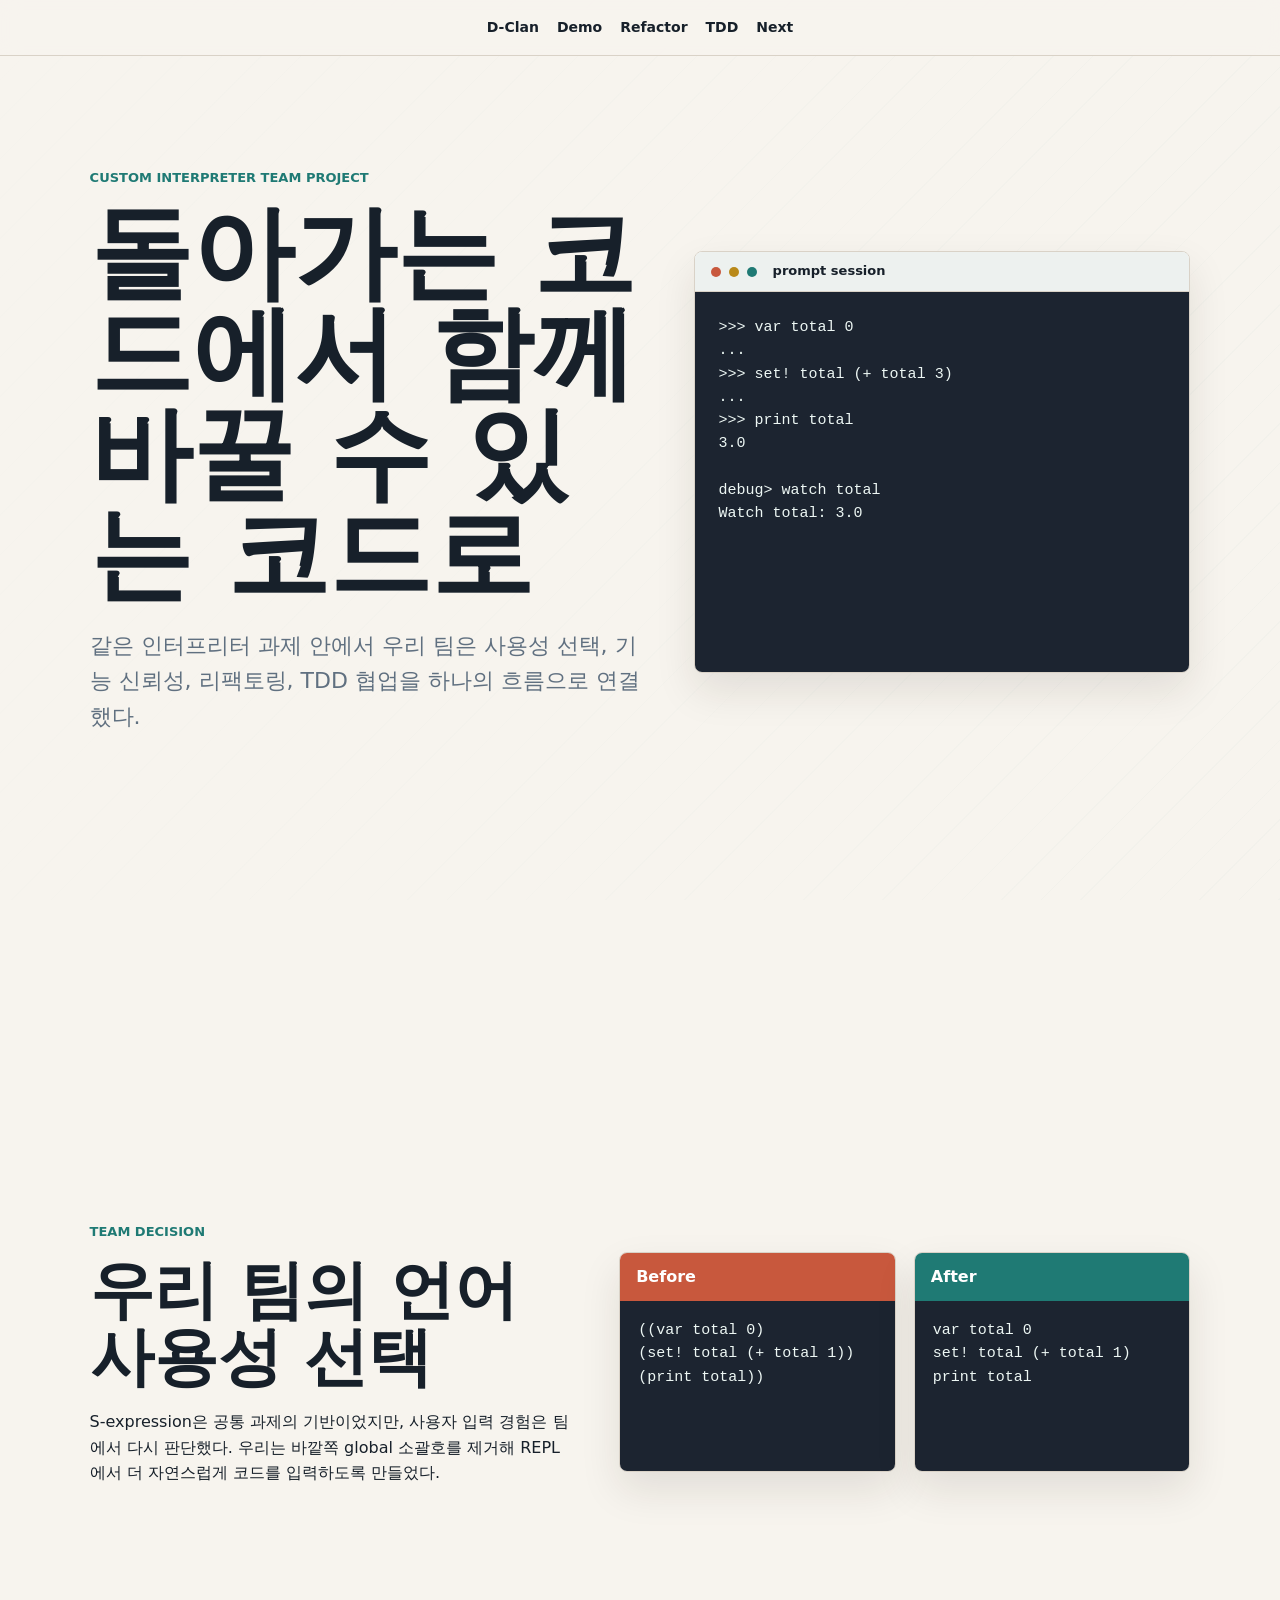
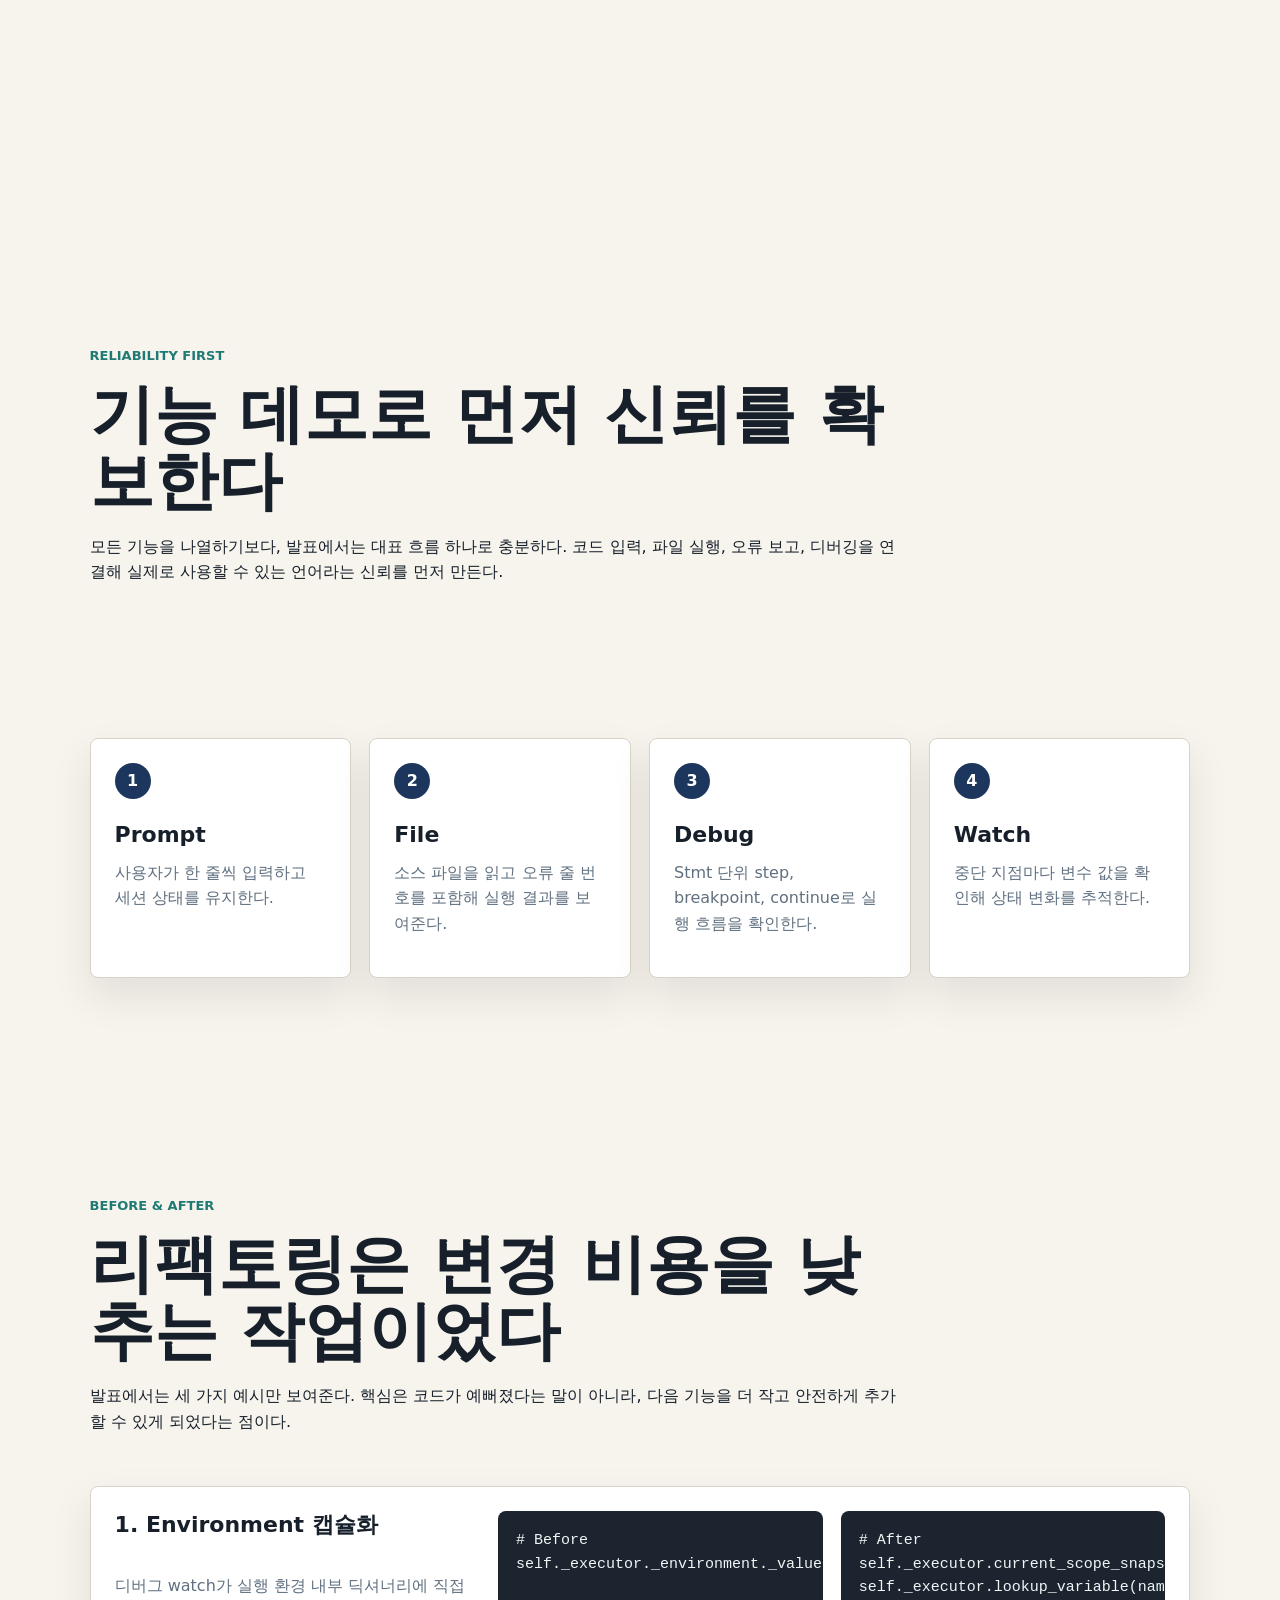
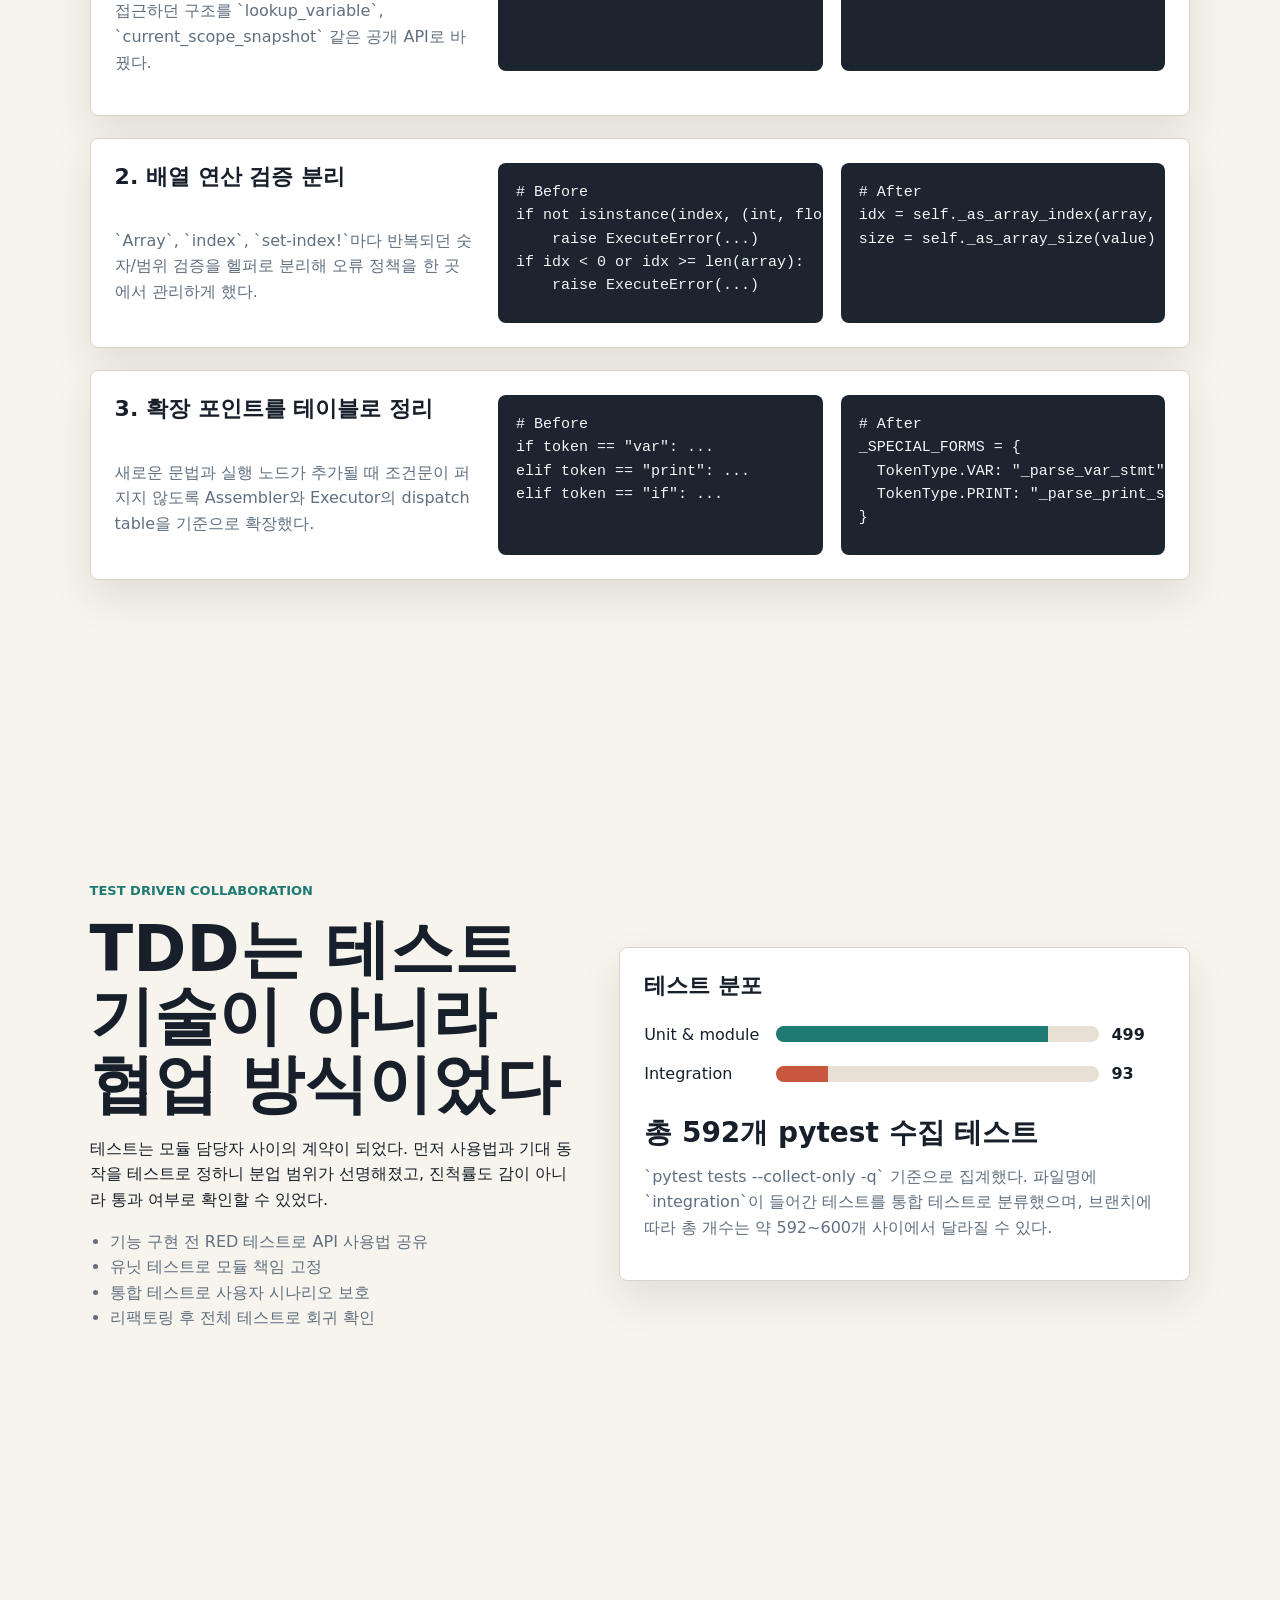
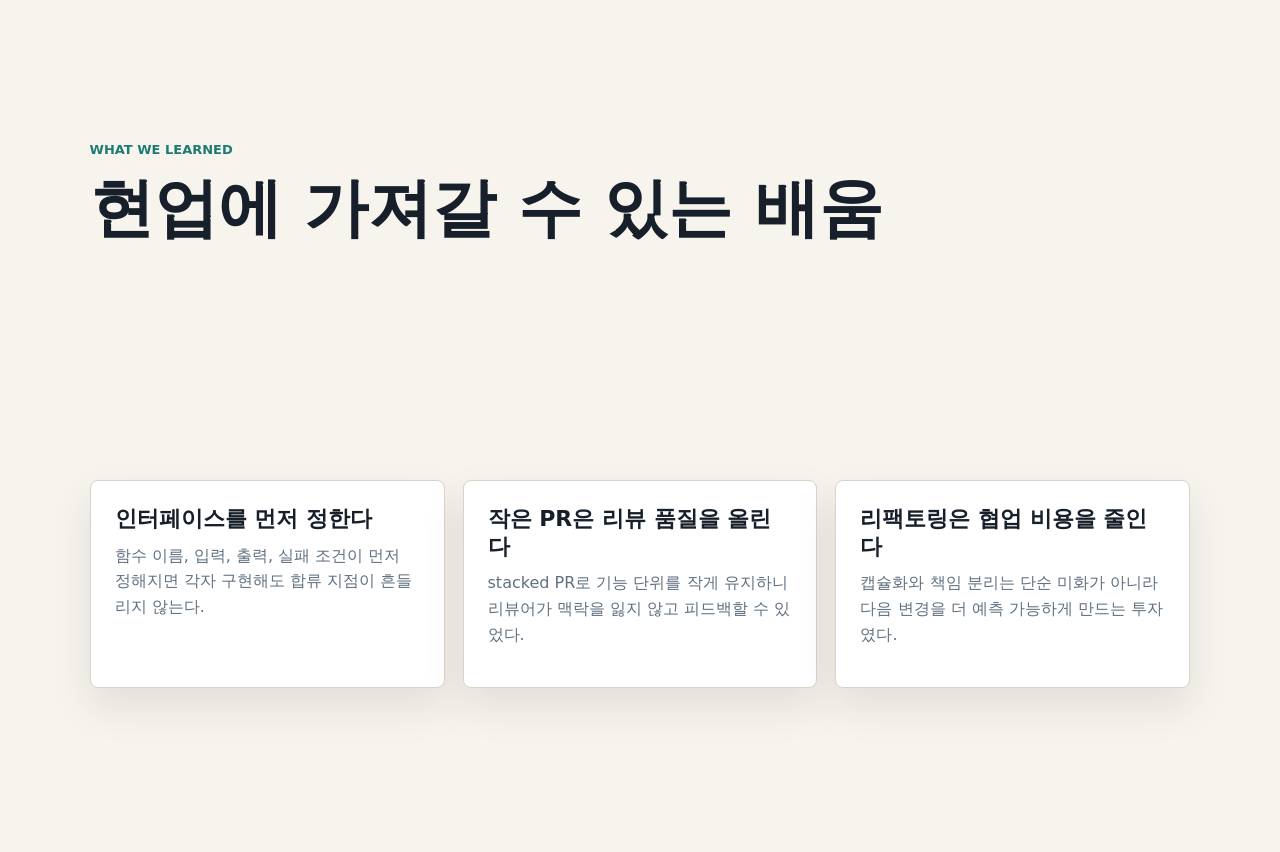
==== docs/presentation/index.html @ 5d94fac9 "프로젝트 발표자료 추가" ====
<!doctype html>
<html lang="ko">
  <head>
    <meta charset="utf-8" />
    <meta name="viewport" content="width=device-width, initial-scale=1" />
    <title>Custom Interpreter D-Clan Presentation</title>
    <link rel="stylesheet" href="./styles.css" />
  </head>
  <body>
    <header class="site-nav" aria-label="presentation navigation">
      <a href="#intro">D-Clan</a>
      <a href="#demo">Demo</a>
      <a href="#refactor">Refactor</a>
      <a href="#tdd">TDD</a>
      <a href="#future">Next</a>
    </header>

    <main>
      <section class="hero section" id="intro">
        <div class="hero-copy">
          <p class="eyebrow">Custom Interpreter Team Project</p>
          <h1>돌아가는 코드에서 함께 바꿀 수 있는 코드로</h1>
          <p class="lead">
            같은 인터프리터 과제 안에서 우리 팀은 사용성 선택, 기능 신뢰성,
            리팩토링, TDD 협업을 하나의 흐름으로 연결했다.
          </p>
        </div>
        <div class="code-stage" aria-label="S-expression code demo">
          <div class="code-window">
            <div class="window-bar">
              <span></span>
              <span></span>
              <span></span>
              <strong>prompt session</strong>
            </div>
            <pre><code>&gt;&gt;&gt; var total 0
... 
&gt;&gt;&gt; set! total (+ total 3)
... 
&gt;&gt;&gt; print total
3.0

debug&gt; watch total
Watch total: 3.0</code></pre>
          </div>
        </div>
      </section>

      <section class="section split" id="choice">
        <div>
          <p class="eyebrow">Team Decision</p>
          <h2>우리 팀의 언어 사용성 선택</h2>
          <p>
            S-expression은 공통 과제의 기반이었지만, 사용자 입력 경험은 팀에서
            다시 판단했다. 우리는 바깥쪽 global 소괄호를 제거해 REPL에서 더
            자연스럽게 코드를 입력하도록 만들었다.
          </p>
        </div>
        <div class="comparison">
          <article class="snippet before">
            <h3>Before</h3>
            <pre><code>((var total 0)
(set! total (+ total 1))
(print total))</code></pre>
          </article>
          <article class="snippet after">
            <h3>After</h3>
            <pre><code>var total 0
set! total (+ total 1)
print total</code></pre>
          </article>
        </div>
      </section>

      <section class="section" id="demo">
        <div class="section-heading">
          <p class="eyebrow">Reliability First</p>
          <h2>기능 데모로 먼저 신뢰를 확보한다</h2>
          <p>
            모든 기능을 나열하기보다, 발표에서는 대표 흐름 하나로 충분하다.
            코드 입력, 파일 실행, 오류 보고, 디버깅을 연결해 실제로 사용할 수
            있는 언어라는 신뢰를 먼저 만든다.
          </p>
        </div>
        <div class="demo-flow" aria-label="feature demo flow">
          <div>
            <span>1</span>
            <strong>Prompt</strong>
            <p>사용자가 한 줄씩 입력하고 세션 상태를 유지한다.</p>
          </div>
          <div>
            <span>2</span>
            <strong>File</strong>
            <p>소스 파일을 읽고 오류 줄 번호를 포함해 실행 결과를 보여준다.</p>
          </div>
          <div>
            <span>3</span>
            <strong>Debug</strong>
            <p>Stmt 단위 step, breakpoint, continue로 실행 흐름을 확인한다.</p>
          </div>
          <div>
            <span>4</span>
            <strong>Watch</strong>
            <p>중단 지점마다 변수 값을 확인해 상태 변화를 추적한다.</p>
          </div>
        </div>
      </section>

      <section class="section" id="refactor">
        <div class="section-heading">
          <p class="eyebrow">Before &amp; After</p>
          <h2>리팩토링은 변경 비용을 낮추는 작업이었다</h2>
          <p>
            발표에서는 세 가지 예시만 보여준다. 핵심은 코드가 예뻐졌다는 말이
            아니라, 다음 기능을 더 작고 안전하게 추가할 수 있게 되었다는 점이다.
          </p>
        </div>

        <div class="refactor-grid">
          <article class="refactor-item">
            <h3>1. Environment 캡슐화</h3>
            <p>
              디버그 watch가 실행 환경 내부 딕셔너리에 직접 접근하던 구조를
              `lookup_variable`, `current_scope_snapshot` 같은 공개 API로 바꿨다.
            </p>
            <div class="comparison compact">
              <pre><code># Before
self._executor._environment._values</code></pre>
              <pre><code># After
self._executor.current_scope_snapshot()
self._executor.lookup_variable(name)</code></pre>
            </div>
          </article>

          <article class="refactor-item">
            <h3>2. 배열 연산 검증 분리</h3>
            <p>
              `Array`, `index`, `set-index!`마다 반복되던 숫자/범위 검증을
              헬퍼로 분리해 오류 정책을 한 곳에서 관리하게 했다.
            </p>
            <div class="comparison compact">
              <pre><code># Before
if not isinstance(index, (int, float)):
    raise ExecuteError(...)
if idx &lt; 0 or idx &gt;= len(array):
    raise ExecuteError(...)</code></pre>
              <pre><code># After
idx = self._as_array_index(array, value)
size = self._as_array_size(value)</code></pre>
            </div>
          </article>

          <article class="refactor-item">
            <h3>3. 확장 포인트를 테이블로 정리</h3>
            <p>
              새로운 문법과 실행 노드가 추가될 때 조건문이 퍼지지 않도록
              Assembler와 Executor의 dispatch table을 기준으로 확장했다.
            </p>
            <div class="comparison compact">
              <pre><code># Before
if token == "var": ...
elif token == "print": ...
elif token == "if": ...</code></pre>
              <pre><code># After
_SPECIAL_FORMS = {
  TokenType.VAR: "_parse_var_stmt",
  TokenType.PRINT: "_parse_print_stmt",
}</code></pre>
            </div>
          </article>
        </div>
      </section>

      <section class="section split" id="tdd">
        <div>
          <p class="eyebrow">Test Driven Collaboration</p>
          <h2>TDD는 테스트 기술이 아니라 협업 방식이었다</h2>
          <p>
            테스트는 모듈 담당자 사이의 계약이 되었다. 먼저 사용법과 기대
            동작을 테스트로 정하니 분업 범위가 선명해졌고, 진척률도 감이 아니라
            통과 여부로 확인할 수 있었다.
          </p>
          <ul class="plain-list">
            <li>기능 구현 전 RED 테스트로 API 사용법 공유</li>
            <li>유닛 테스트로 모듈 책임 고정</li>
            <li>통합 테스트로 사용자 시나리오 보호</li>
            <li>리팩토링 후 전체 테스트로 회귀 확인</li>
          </ul>
        </div>
        <div class="test-panel">
          <h3>테스트 분포</h3>
          <div class="bar-row">
            <span>Unit & module</span>
            <div class="bar"><i style="width: 84%"></i></div>
            <strong>499</strong>
          </div>
          <div class="bar-row">
            <span>Integration</span>
            <div class="bar"><i style="width: 16%"></i></div>
            <strong>93</strong>
          </div>
          <p class="metric">총 592개 pytest 수집 테스트</p>
          <p class="note">
            `pytest tests --collect-only -q` 기준으로 집계했다. 파일명에
            `integration`이 들어간 테스트를 통합 테스트로 분류했으며, 브랜치에
            따라 총 개수는 약 592~600개 사이에서 달라질 수 있다.
          </p>
        </div>
      </section>

      <section class="section" id="future">
        <div class="section-heading">
          <p class="eyebrow">What We Learned</p>
          <h2>현업에 가져갈 수 있는 배움</h2>
        </div>
        <div class="lesson-grid">
          <article>
            <h3>인터페이스를 먼저 정한다</h3>
            <p>함수 이름, 입력, 출력, 실패 조건이 먼저 정해지면 각자 구현해도 합류 지점이 흔들리지 않는다.</p>
          </article>
          <article>
            <h3>작은 PR은 리뷰 품질을 올린다</h3>
            <p>stacked PR로 기능 단위를 작게 유지하니 리뷰어가 맥락을 잃지 않고 피드백할 수 있었다.</p>
          </article>
          <article>
            <h3>리팩토링은 협업 비용을 줄인다</h3>
            <p>캡슐화와 책임 분리는 단순 미화가 아니라 다음 변경을 더 예측 가능하게 만드는 투자였다.</p>
          </article>
        </div>
      </section>
    </main>
  </body>
</html>
---- docs/presentation/styles.css ----
:root {
  color-scheme: light;
  --ink: #17202a;
  --muted: #607080;
  --paper: #f7f4ee;
  --surface: #ffffff;
  --line: #d9d2c7;
  --teal: #1f7a74;
  --coral: #c8583d;
  --gold: #b98919;
  --navy: #1d365d;
  --code: #1c2430;
}

* {
  box-sizing: border-box;
}

html {
  scroll-behavior: smooth;
}

body {
  margin: 0;
  color: var(--ink);
  background: var(--paper);
  font-family: Inter, ui-sans-serif, system-ui, -apple-system, BlinkMacSystemFont, "Segoe UI", sans-serif;
  line-height: 1.6;
}

.site-nav {
  position: fixed;
  top: 0;
  left: 0;
  right: 0;
  z-index: 10;
  display: flex;
  gap: 18px;
  align-items: center;
  justify-content: center;
  min-height: 56px;
  padding: 10px 18px;
  background: rgba(247, 244, 238, 0.92);
  border-bottom: 1px solid var(--line);
  backdrop-filter: blur(10px);
}

.site-nav a {
  color: var(--ink);
  font-size: 14px;
  font-weight: 700;
  text-decoration: none;
}

.section {
  min-height: 100vh;
  padding: 96px max(28px, 7vw) 72px;
  display: grid;
  align-items: center;
}

.hero {
  grid-template-columns: minmax(0, 1fr) minmax(320px, 0.9fr);
  gap: 52px;
  background:
    linear-gradient(90deg, rgba(247, 244, 238, 0.94), rgba(247, 244, 238, 0.82)),
    repeating-linear-gradient(135deg, rgba(31, 122, 116, 0.12) 0 1px, transparent 1px 28px);
}

.hero-copy {
  max-width: 760px;
}

.eyebrow {
  margin: 0 0 14px;
  color: var(--teal);
  font-size: 13px;
  font-weight: 800;
  letter-spacing: 0;
  text-transform: uppercase;
}

h1,
h2,
h3,
p {
  margin-top: 0;
}

h1 {
  max-width: 820px;
  margin-bottom: 24px;
  font-size: clamp(48px, 8vw, 104px);
  line-height: 0.98;
  letter-spacing: 0;
}

h2 {
  margin-bottom: 18px;
  font-size: clamp(34px, 5vw, 64px);
  line-height: 1.05;
  letter-spacing: 0;
}

h3 {
  margin-bottom: 10px;
  font-size: 22px;
  line-height: 1.25;
}

.lead {
  max-width: 720px;
  color: var(--muted);
  font-size: 22px;
}

.code-stage {
  min-width: 0;
}

.code-window,
.snippet,
.refactor-item,
.test-panel,
.lesson-grid article,
.demo-flow div {
  background: var(--surface);
  border: 1px solid var(--line);
  border-radius: 8px;
  box-shadow: 0 18px 40px rgba(41, 33, 24, 0.1);
}

.code-window {
  overflow: hidden;
}

.window-bar {
  display: flex;
  gap: 8px;
  align-items: center;
  min-height: 40px;
  padding: 0 16px;
  background: #edf1ef;
  border-bottom: 1px solid var(--line);
}

.window-bar span {
  width: 10px;
  height: 10px;
  border-radius: 50%;
  background: var(--coral);
}

.window-bar span:nth-child(2) {
  background: var(--gold);
}

.window-bar span:nth-child(3) {
  background: var(--teal);
}

.window-bar strong {
  margin-left: 8px;
  font-size: 13px;
}

pre {
  margin: 0;
  overflow-x: auto;
  background: var(--code);
  color: #edf7f4;
  font-size: 15px;
  line-height: 1.55;
}

code {
  font-family: "SFMono-Regular", Consolas, "Liberation Mono", monospace;
}

.code-window pre {
  min-height: 380px;
  padding: 24px;
}

.split {
  grid-template-columns: minmax(0, 0.85fr) minmax(360px, 1fr);
  gap: 44px;
}

.split > div:first-child,
.section-heading {
  max-width: 820px;
}

.comparison {
  display: grid;
  grid-template-columns: 1fr 1fr;
  gap: 18px;
  min-width: 0;
}

.snippet {
  overflow: hidden;
}

.snippet h3 {
  margin: 0;
  padding: 14px 16px;
  color: #fff;
  font-size: 16px;
}

.snippet.before h3 {
  background: var(--coral);
}

.snippet.after h3 {
  background: var(--teal);
}

.snippet pre {
  min-height: 170px;
  padding: 18px;
}

.section-heading {
  margin-bottom: 36px;
}

.demo-flow,
.lesson-grid {
  display: grid;
  grid-template-columns: repeat(4, minmax(0, 1fr));
  gap: 18px;
}

.demo-flow div,
.lesson-grid article,
.refactor-item,
.test-panel {
  padding: 24px;
}

.demo-flow span {
  display: inline-grid;
  place-items: center;
  width: 36px;
  height: 36px;
  margin-bottom: 18px;
  color: #fff;
  background: var(--navy);
  border-radius: 50%;
  font-weight: 800;
}

.demo-flow strong {
  display: block;
  margin-bottom: 8px;
  font-size: 22px;
}

.refactor-grid {
  display: grid;
  gap: 22px;
}

.refactor-item {
  display: grid;
  grid-template-columns: minmax(260px, 0.7fr) minmax(360px, 1.3fr);
  gap: 24px;
  align-items: start;
}

.refactor-item h3,
.refactor-item p {
  grid-column: 1;
}

.refactor-item .comparison {
  grid-column: 2;
  grid-row: 1 / span 2;
}

.comparison.compact pre {
  min-height: 160px;
  padding: 18px;
  border-radius: 8px;
}

.plain-list {
  padding-left: 20px;
  color: var(--muted);
}

.test-panel h3 {
  margin-bottom: 22px;
}

.bar-row {
  display: grid;
  grid-template-columns: 120px 1fr 54px;
  gap: 12px;
  align-items: center;
  margin-bottom: 14px;
}

.bar {
  height: 16px;
  overflow: hidden;
  background: #e7e0d5;
  border-radius: 999px;
}

.bar i {
  display: block;
  height: 100%;
  background: var(--teal);
}

.bar-row:nth-of-type(2) .bar i {
  background: var(--coral);
}

.metric {
  margin: 24px 0 8px;
  font-size: 28px;
  font-weight: 800;
}

.note,
.demo-flow p,
.lesson-grid p,
.refactor-item p {
  color: var(--muted);
}

.lesson-grid {
  grid-template-columns: repeat(3, minmax(0, 1fr));
}

@media (max-width: 980px) {
  .hero,
  .split,
  .refactor-item {
    grid-template-columns: 1fr;
  }

  .refactor-item h3,
  .refactor-item p,
  .refactor-item .comparison {
    grid-column: auto;
    grid-row: auto;
  }

  .demo-flow,
  .lesson-grid {
    grid-template-columns: repeat(2, minmax(0, 1fr));
  }
}

@media (max-width: 680px) {
  .site-nav {
    justify-content: flex-start;
    overflow-x: auto;
  }

  .section {
    padding: 84px 18px 54px;
  }

  .comparison,
  .demo-flow,
  .lesson-grid {
    grid-template-columns: 1fr;
  }

  .bar-row {
    grid-template-columns: 1fr;
  }
}
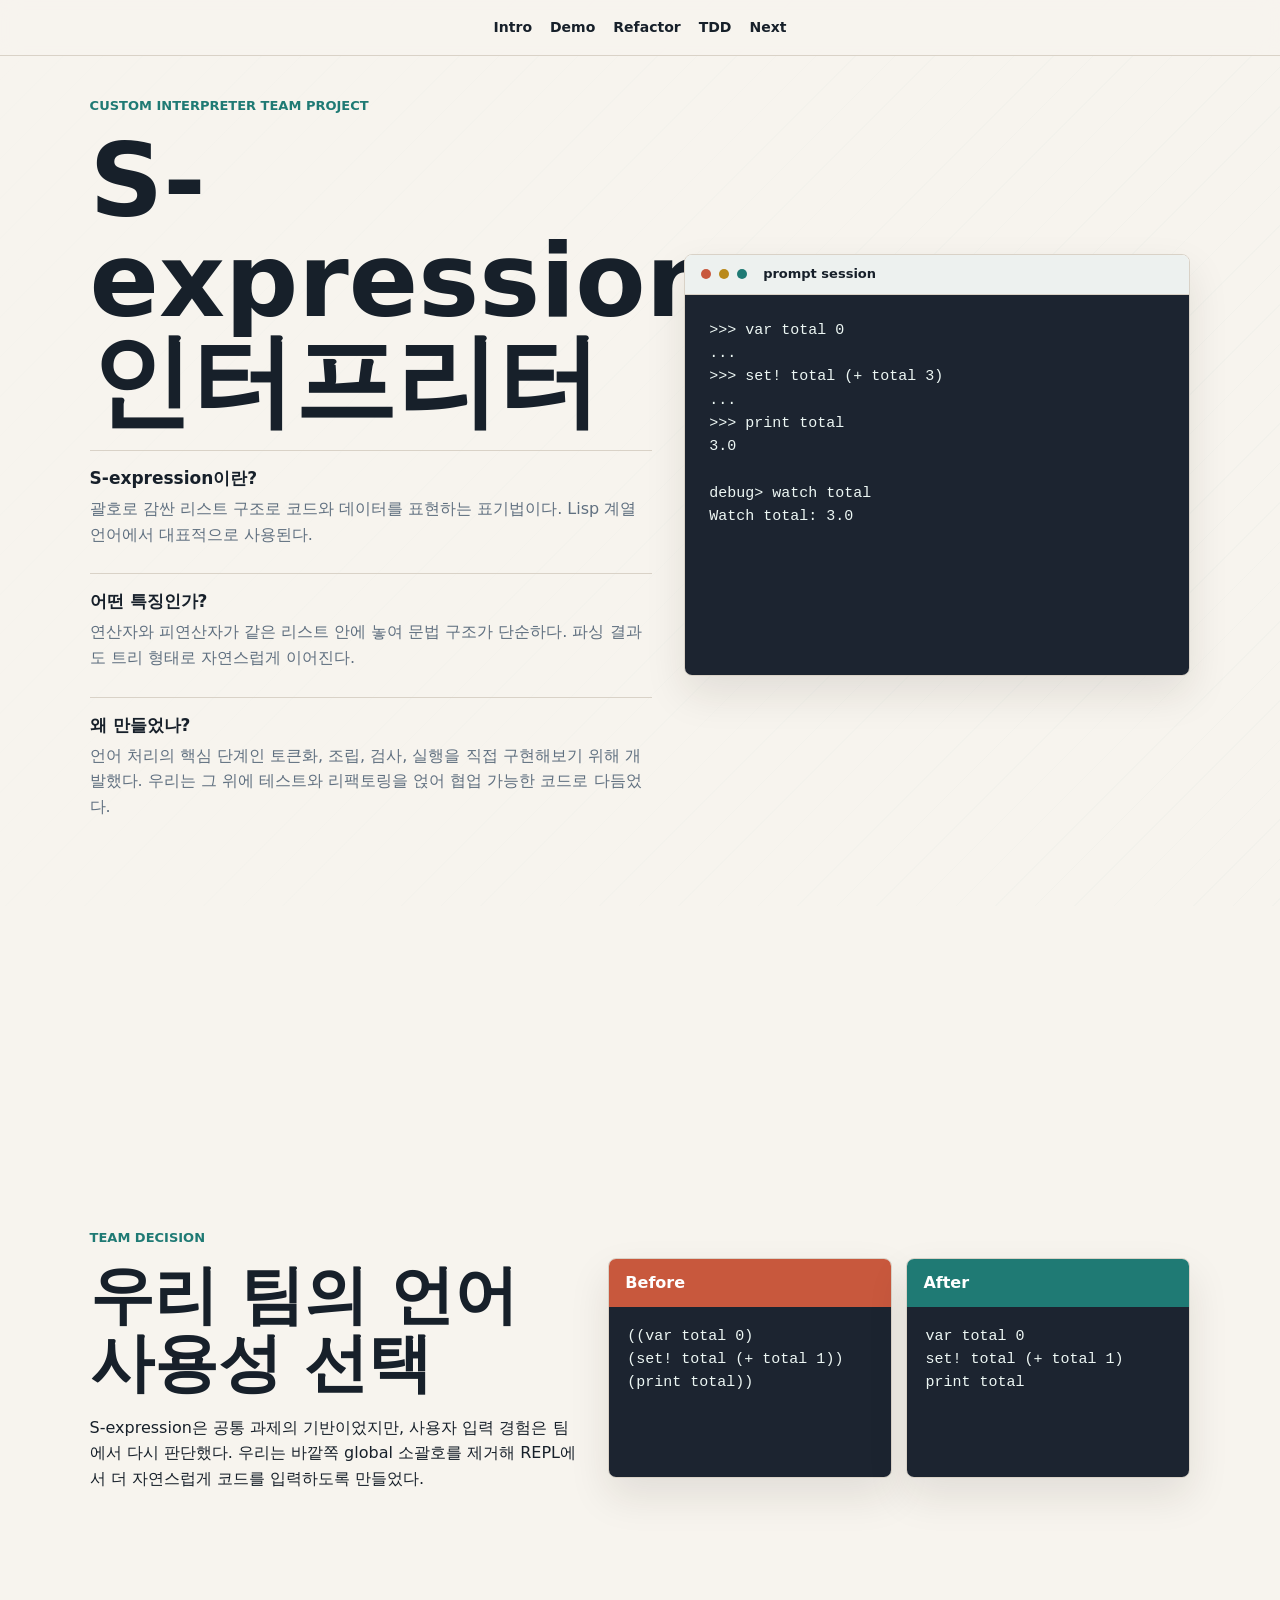
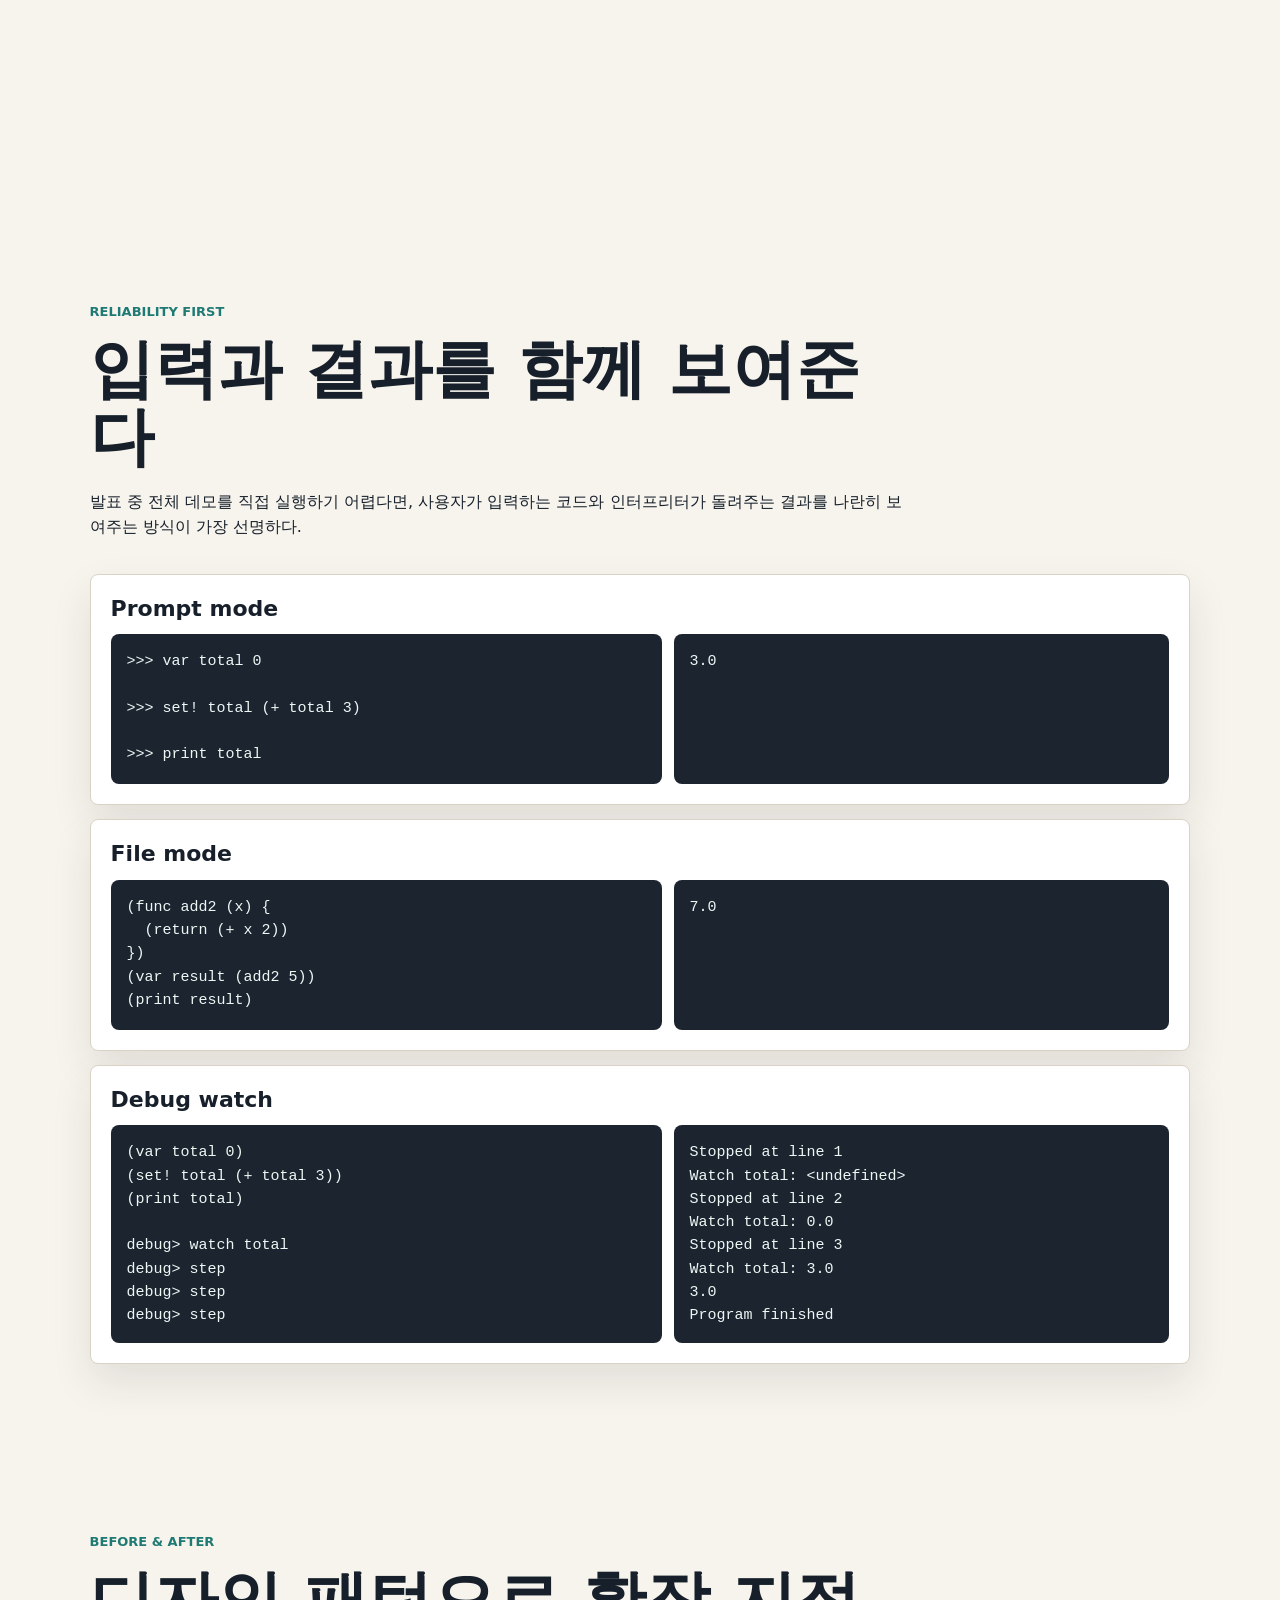
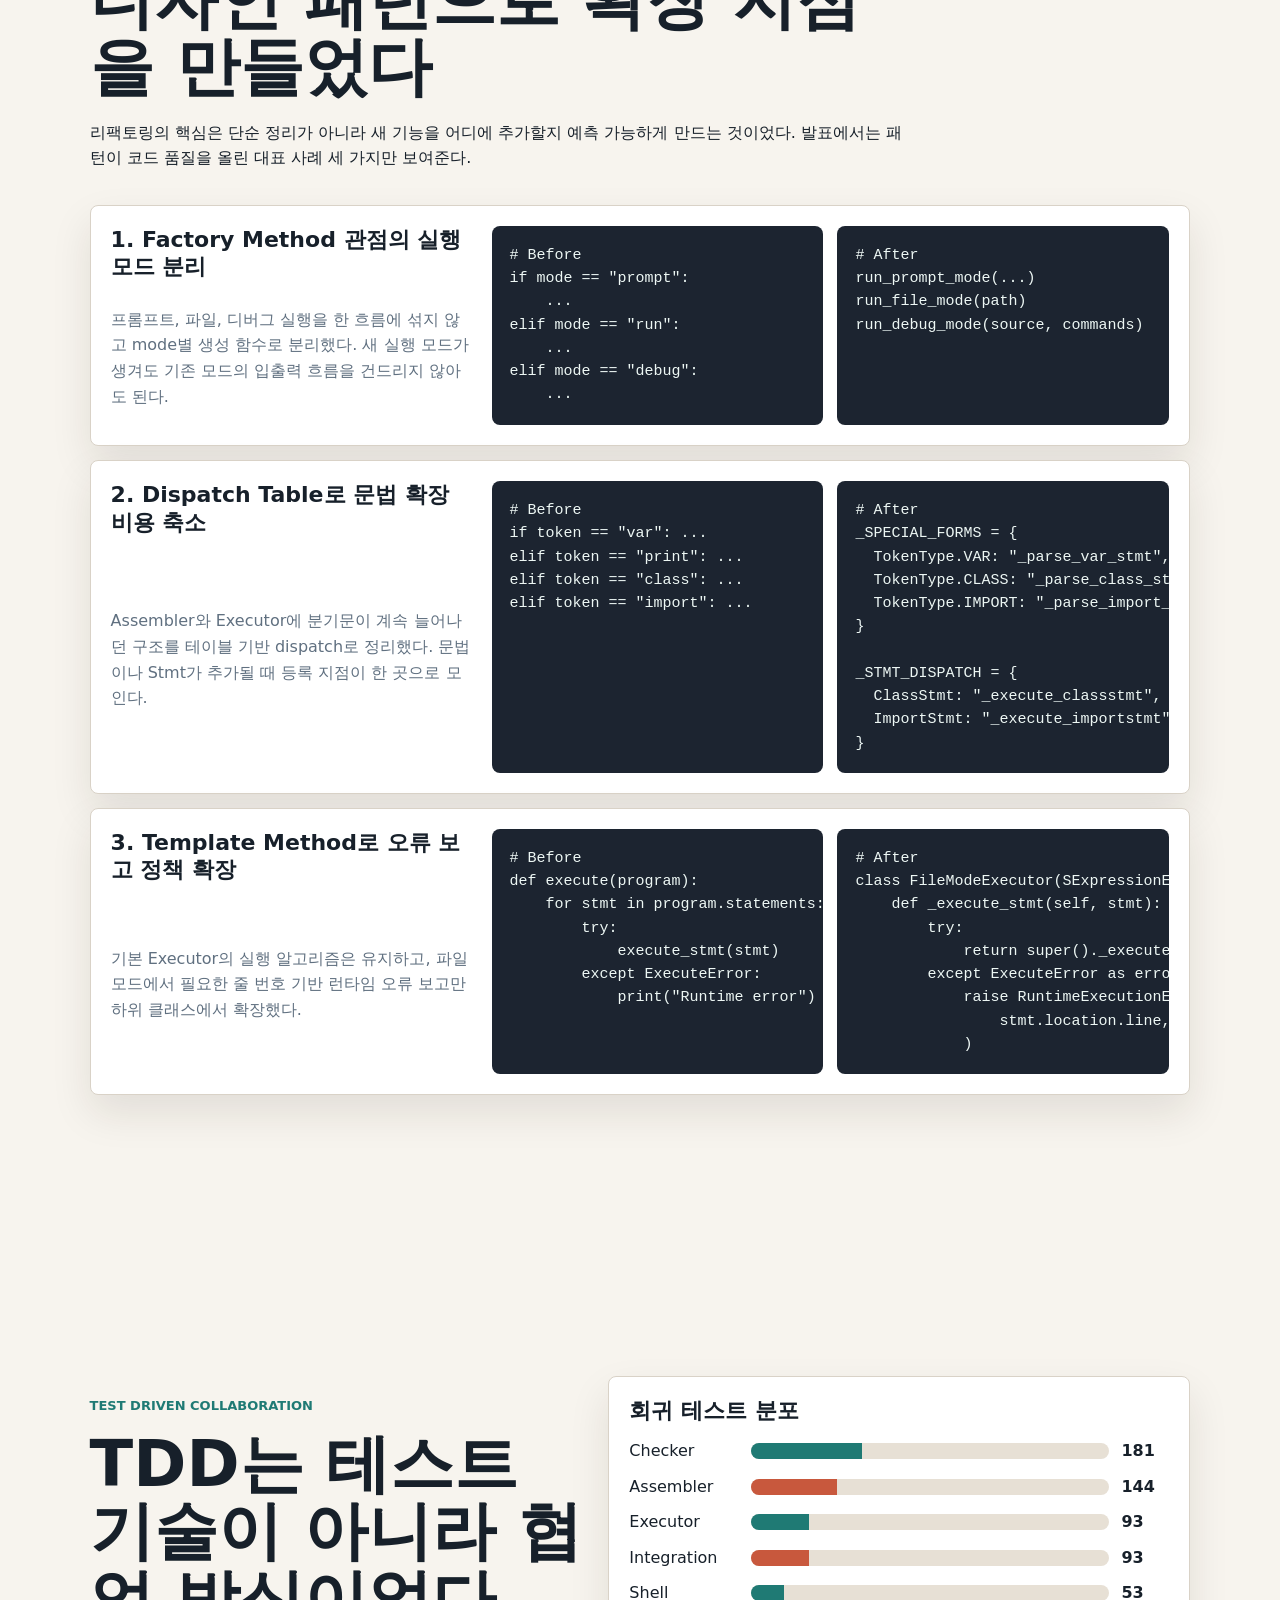
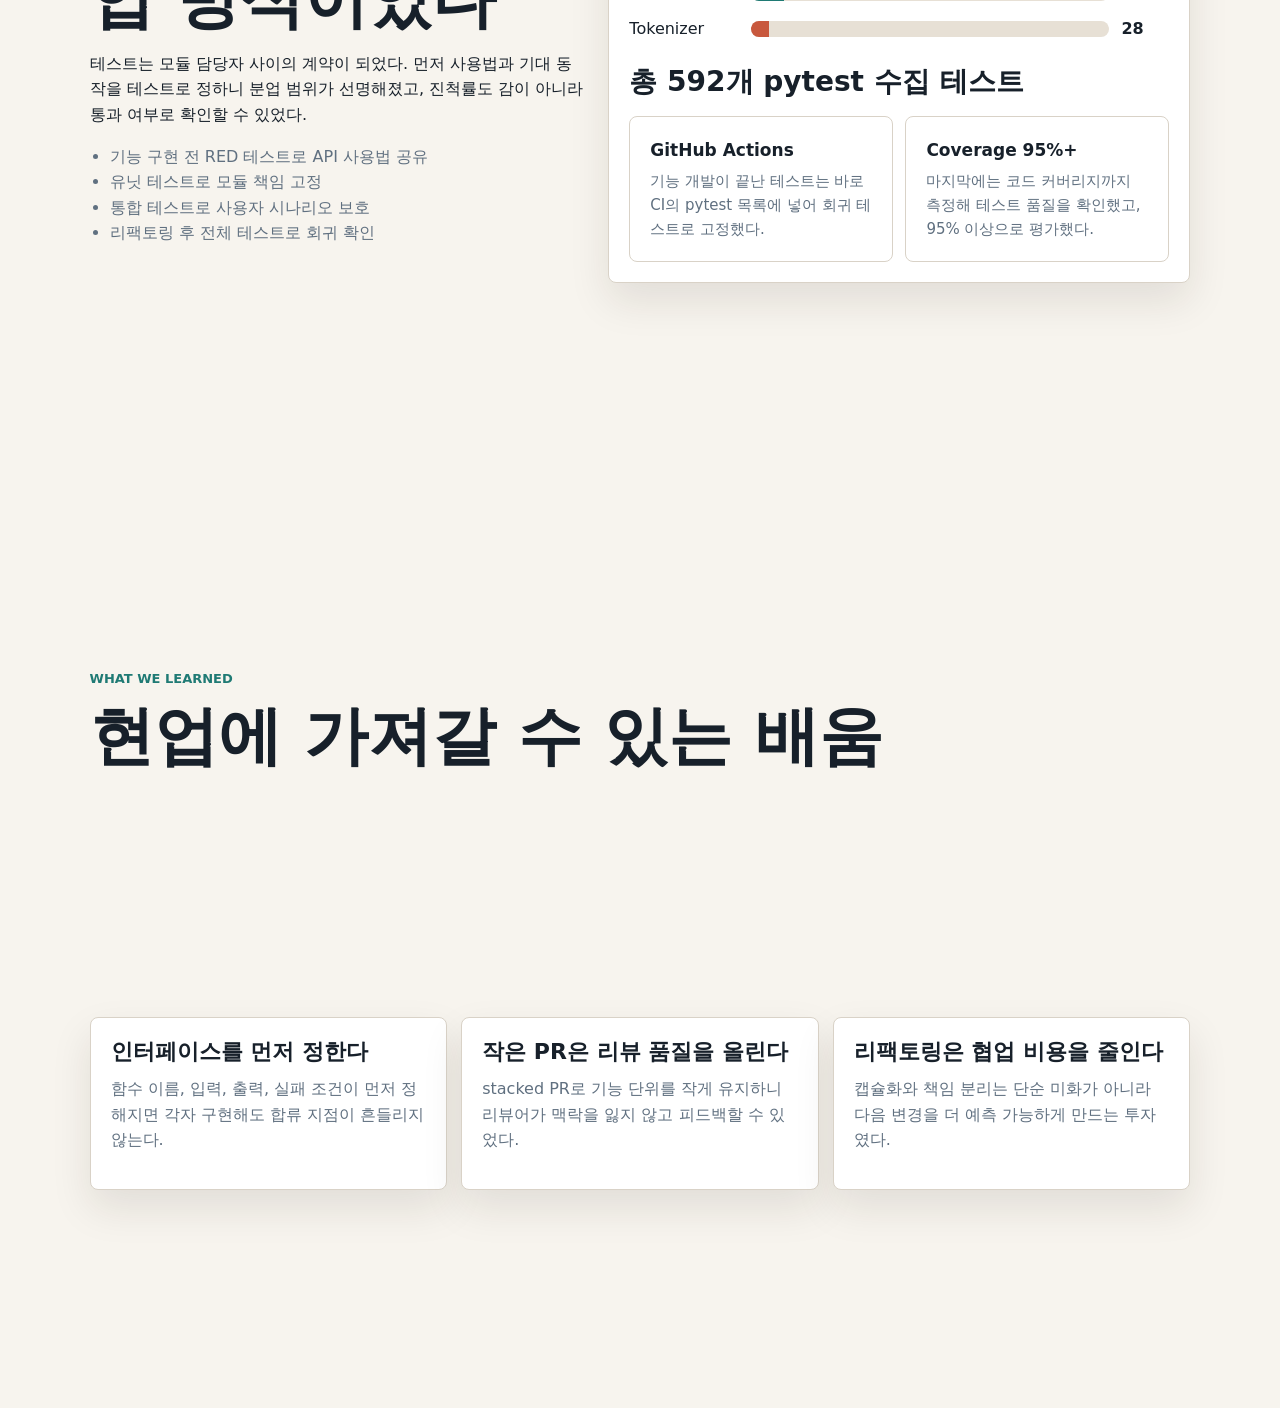
==== commit ab0cc6b2: "내용 버전업" ====
--- a/docs/presentation/index.html
+++ b/docs/presentation/index.html
@@ -3,12 +3,12 @@
   <head>
     <meta charset="utf-8" />
     <meta name="viewport" content="width=device-width, initial-scale=1" />
-    <title>Custom Interpreter D-Clan Presentation</title>
+    <title>S-expression 인터프리터</title>
     <link rel="stylesheet" href="./styles.css" />
   </head>
   <body>
     <header class="site-nav" aria-label="presentation navigation">
-      <a href="#intro">D-Clan</a>
+      <a href="#intro">Intro</a>
       <a href="#demo">Demo</a>
       <a href="#refactor">Refactor</a>
       <a href="#tdd">TDD</a>
@@ -19,11 +19,21 @@
       <section class="hero section" id="intro">
         <div class="hero-copy">
           <p class="eyebrow">Custom Interpreter Team Project</p>
-          <h1>돌아가는 코드에서 함께 바꿀 수 있는 코드로</h1>
-          <p class="lead">
-            같은 인터프리터 과제 안에서 우리 팀은 사용성 선택, 기능 신뢰성,
-            리팩토링, TDD 협업을 하나의 흐름으로 연결했다.
-          </p>
+          <h1>S-expression 인터프리터</h1>
+          <div class="intro-points" aria-label="S-expression introduction">
+            <article>
+              <strong>S-expression이란?</strong>
+              <p>괄호로 감싼 리스트 구조로 코드와 데이터를 표현하는 표기법이다. Lisp 계열 언어에서 대표적으로 사용된다.</p>
+            </article>
+            <article>
+              <strong>어떤 특징인가?</strong>
+              <p>연산자와 피연산자가 같은 리스트 안에 놓여 문법 구조가 단순하다. 파싱 결과도 트리 형태로 자연스럽게 이어진다.</p>
+            </article>
+            <article>
+              <strong>왜 만들었나?</strong>
+              <p>언어 처리의 핵심 단계인 토큰화, 조립, 검사, 실행을 직접 구현해보기 위해 개발했다. 우리는 그 위에 테스트와 리팩토링을 얹어 협업 가능한 코드로 다듬었다.</p>
+            </article>
+          </div>
         </div>
         <div class="code-stage" aria-label="S-expression code demo">
           <div class="code-window">
@@ -75,97 +85,143 @@
       <section class="section" id="demo">
         <div class="section-heading">
           <p class="eyebrow">Reliability First</p>
-          <h2>기능 데모로 먼저 신뢰를 확보한다</h2>
+          <h2>입력과 결과를 함께 보여준다</h2>
           <p>
-            모든 기능을 나열하기보다, 발표에서는 대표 흐름 하나로 충분하다.
-            코드 입력, 파일 실행, 오류 보고, 디버깅을 연결해 실제로 사용할 수
-            있는 언어라는 신뢰를 먼저 만든다.
+            발표 중 전체 데모를 직접 실행하기 어렵다면, 사용자가 입력하는 코드와
+            인터프리터가 돌려주는 결과를 나란히 보여주는 방식이 가장 선명하다.
           </p>
         </div>
-        <div class="demo-flow" aria-label="feature demo flow">
-          <div>
-            <span>1</span>
-            <strong>Prompt</strong>
-            <p>사용자가 한 줄씩 입력하고 세션 상태를 유지한다.</p>
-          </div>
-          <div>
-            <span>2</span>
-            <strong>File</strong>
-            <p>소스 파일을 읽고 오류 줄 번호를 포함해 실행 결과를 보여준다.</p>
-          </div>
-          <div>
-            <span>3</span>
-            <strong>Debug</strong>
-            <p>Stmt 단위 step, breakpoint, continue로 실행 흐름을 확인한다.</p>
-          </div>
-          <div>
-            <span>4</span>
-            <strong>Watch</strong>
-            <p>중단 지점마다 변수 값을 확인해 상태 변화를 추적한다.</p>
-          </div>
+        <div class="demo-pairs" aria-label="demo input and output pairs">
+          <article>
+            <h3>Prompt mode</h3>
+            <div class="io-pair">
+              <pre><code>&gt;&gt;&gt; var total 0
+
+&gt;&gt;&gt; set! total (+ total 3)
+
+&gt;&gt;&gt; print total</code></pre>
+              <pre><code>3.0</code></pre>
+            </div>
+          </article>
+          <article>
+            <h3>File mode</h3>
+            <div class="io-pair">
+              <pre><code>(func add2 (x) {
+  (return (+ x 2))
+})
+(var result (add2 5))
+(print result)</code></pre>
+              <pre><code>7.0</code></pre>
+            </div>
+          </article>
+          <article>
+            <h3>Debug watch</h3>
+            <div class="io-pair">
+              <pre><code>(var total 0)
+(set! total (+ total 3))
+(print total)
+
+debug&gt; watch total
+debug&gt; step
+debug&gt; step
+debug&gt; step</code></pre>
+              <pre><code>Stopped at line 1
+Watch total: &lt;undefined&gt;
+Stopped at line 2
+Watch total: 0.0
+Stopped at line 3
+Watch total: 3.0
+3.0
+Program finished</code></pre>
+            </div>
+          </article>
         </div>
       </section>
 
       <section class="section" id="refactor">
         <div class="section-heading">
           <p class="eyebrow">Before &amp; After</p>
-          <h2>리팩토링은 변경 비용을 낮추는 작업이었다</h2>
+          <h2>디자인 패턴으로 확장 지점을 만들었다</h2>
           <p>
-            발표에서는 세 가지 예시만 보여준다. 핵심은 코드가 예뻐졌다는 말이
-            아니라, 다음 기능을 더 작고 안전하게 추가할 수 있게 되었다는 점이다.
+            리팩토링의 핵심은 단순 정리가 아니라 새 기능을 어디에 추가할지
+            예측 가능하게 만드는 것이었다. 발표에서는 패턴이 코드 품질을 올린
+            대표 사례 세 가지만 보여준다.
           </p>
         </div>
 
         <div class="refactor-grid">
           <article class="refactor-item">
-            <h3>1. Environment 캡슐화</h3>
+            <h3>1. Factory Method 관점의 실행 모드 분리</h3>
             <p>
-              디버그 watch가 실행 환경 내부 딕셔너리에 직접 접근하던 구조를
-              `lookup_variable`, `current_scope_snapshot` 같은 공개 API로 바꿨다.
+              프롬프트, 파일, 디버그 실행을 한 흐름에 섞지 않고 mode별 생성
+              함수로 분리했다. 새 실행 모드가 생겨도 기존 모드의 입출력 흐름을
+              건드리지 않아도 된다.
             </p>
             <div class="comparison compact">
               <pre><code># Before
-self._executor._environment._values</code></pre>
+if mode == "prompt":
+    ...
+elif mode == "run":
+    ...
+elif mode == "debug":
+    ...</code></pre>
               <pre><code># After
-self._executor.current_scope_snapshot()
-self._executor.lookup_variable(name)</code></pre>
+run_prompt_mode(...)
+run_file_mode(path)
+run_debug_mode(source, commands)</code></pre>
             </div>
           </article>
 
           <article class="refactor-item">
-            <h3>2. 배열 연산 검증 분리</h3>
+            <h3>2. Dispatch Table로 문법 확장 비용 축소</h3>
             <p>
-              `Array`, `index`, `set-index!`마다 반복되던 숫자/범위 검증을
-              헬퍼로 분리해 오류 정책을 한 곳에서 관리하게 했다.
-            </p>
-            <div class="comparison compact">
-              <pre><code># Before
-if not isinstance(index, (int, float)):
-    raise ExecuteError(...)
-if idx &lt; 0 or idx &gt;= len(array):
-    raise ExecuteError(...)</code></pre>
-              <pre><code># After
-idx = self._as_array_index(array, value)
-size = self._as_array_size(value)</code></pre>
-            </div>
-          </article>
-
-          <article class="refactor-item">
-            <h3>3. 확장 포인트를 테이블로 정리</h3>
-            <p>
-              새로운 문법과 실행 노드가 추가될 때 조건문이 퍼지지 않도록
-              Assembler와 Executor의 dispatch table을 기준으로 확장했다.
+              Assembler와 Executor에 분기문이 계속 늘어나던 구조를 테이블 기반
+              dispatch로 정리했다. 문법이나 Stmt가 추가될 때 등록 지점이 한 곳으로
+              모인다.
             </p>
             <div class="comparison compact">
               <pre><code># Before
 if token == "var": ...
 elif token == "print": ...
-elif token == "if": ...</code></pre>
+elif token == "class": ...
+elif token == "import": ...</code></pre>
               <pre><code># After
 _SPECIAL_FORMS = {
   TokenType.VAR: "_parse_var_stmt",
-  TokenType.PRINT: "_parse_print_stmt",
+  TokenType.CLASS: "_parse_class_stmt",
+  TokenType.IMPORT: "_parse_import_stmt",
+}
+
+_STMT_DISPATCH = {
+  ClassStmt: "_execute_classstmt",
+  ImportStmt: "_execute_importstmt",
 }</code></pre>
+            </div>
+          </article>
+
+          <article class="refactor-item">
+            <h3>3. Template Method로 오류 보고 정책 확장</h3>
+            <p>
+              기본 Executor의 실행 알고리즘은 유지하고, 파일 모드에서 필요한
+              줄 번호 기반 런타임 오류 보고만 하위 클래스에서 확장했다.
+            </p>
+            <div class="comparison compact">
+              <pre><code># Before
+def execute(program):
+    for stmt in program.statements:
+        try:
+            execute_stmt(stmt)
+        except ExecuteError:
+            print("Runtime error")</code></pre>
+              <pre><code># After
+class FileModeExecutor(SExpressionExecutor):
+    def _execute_stmt(self, stmt):
+        try:
+            return super()._execute_stmt(stmt)
+        except ExecuteError as error:
+            raise RuntimeExecutionError(
+                stmt.location.line, error
+            )</code></pre>
             </div>
           </article>
         </div>
@@ -188,23 +244,48 @@
           </ul>
         </div>
         <div class="test-panel">
-          <h3>테스트 분포</h3>
-          <div class="bar-row">
-            <span>Unit & module</span>
-            <div class="bar"><i style="width: 84%"></i></div>
-            <strong>499</strong>
+          <h3>회귀 테스트 분포</h3>
+          <div class="bar-row">
+            <span>Checker</span>
+            <div class="bar"><i style="width: 31%"></i></div>
+            <strong>181</strong>
+          </div>
+          <div class="bar-row">
+            <span>Assembler</span>
+            <div class="bar"><i style="width: 24%"></i></div>
+            <strong>144</strong>
+          </div>
+          <div class="bar-row">
+            <span>Executor</span>
+            <div class="bar"><i style="width: 16%"></i></div>
+            <strong>93</strong>
           </div>
           <div class="bar-row">
             <span>Integration</span>
             <div class="bar"><i style="width: 16%"></i></div>
             <strong>93</strong>
           </div>
+          <div class="bar-row">
+            <span>Shell</span>
+            <div class="bar"><i style="width: 9%"></i></div>
+            <strong>53</strong>
+          </div>
+          <div class="bar-row">
+            <span>Tokenizer</span>
+            <div class="bar"><i style="width: 5%"></i></div>
+            <strong>28</strong>
+          </div>
           <p class="metric">총 592개 pytest 수집 테스트</p>
-          <p class="note">
-            `pytest tests --collect-only -q` 기준으로 집계했다. 파일명에
-            `integration`이 들어간 테스트를 통합 테스트로 분류했으며, 브랜치에
-            따라 총 개수는 약 592~600개 사이에서 달라질 수 있다.
-          </p>
+          <div class="quality-grid">
+            <article>
+              <strong>GitHub Actions</strong>
+              <p>기능 개발이 끝난 테스트는 바로 CI의 pytest 목록에 넣어 회귀 테스트로 고정했다.</p>
+            </article>
+            <article>
+              <strong>Coverage 95%+</strong>
+              <p>마지막에는 코드 커버리지까지 측정해 테스트 품질을 확인했고, 95% 이상으로 평가했다.</p>
+            </article>
+          </div>
         </div>
       </section>
 
--- a/docs/presentation/styles.css
+++ b/docs/presentation/styles.css
@@ -61,7 +61,7 @@
 
 .hero {
   grid-template-columns: minmax(0, 1fr) minmax(320px, 0.9fr);
-  gap: 52px;
+  gap: 32px;
   background:
     linear-gradient(90deg, rgba(247, 244, 238, 0.94), rgba(247, 244, 238, 0.82)),
     repeating-linear-gradient(135deg, rgba(31, 122, 116, 0.12) 0 1px, transparent 1px 28px);
@@ -89,7 +89,7 @@
 
 h1 {
   max-width: 820px;
-  margin-bottom: 24px;
+  margin-bottom: 18px;
   font-size: clamp(48px, 8vw, 104px);
   line-height: 0.98;
   letter-spacing: 0;
@@ -114,6 +114,28 @@
   font-size: 22px;
 }
 
+.intro-points {
+  display: grid;
+  gap: 12px;
+}
+
+.intro-points article {
+  padding: 14px 0;
+  border-top: 1px solid var(--line);
+}
+
+.intro-points strong,
+.quality-grid strong {
+  display: block;
+  margin-bottom: 4px;
+  font-size: 17px;
+}
+
+.intro-points p {
+  margin-bottom: 0;
+  color: var(--muted);
+}
+
 .code-stage {
   min-width: 0;
 }
@@ -123,7 +145,9 @@
 .refactor-item,
 .test-panel,
 .lesson-grid article,
-.demo-flow div {
+.demo-flow div,
+.demo-pairs article,
+.quality-grid article {
   background: var(--surface);
   border: 1px solid var(--line);
   border-radius: 8px;
@@ -184,7 +208,7 @@
 
 .split {
   grid-template-columns: minmax(0, 0.85fr) minmax(360px, 1fr);
-  gap: 44px;
+  gap: 24px;
 }
 
 .split > div:first-child,
@@ -195,7 +219,7 @@
 .comparison {
   display: grid;
   grid-template-columns: 1fr 1fr;
-  gap: 18px;
+  gap: 14px;
   min-width: 0;
 }
 
@@ -224,21 +248,23 @@
 }
 
 .section-heading {
-  margin-bottom: 36px;
+  margin-bottom: 18px;
 }
 
 .demo-flow,
 .lesson-grid {
   display: grid;
   grid-template-columns: repeat(4, minmax(0, 1fr));
-  gap: 18px;
+  gap: 14px;
 }
 
 .demo-flow div,
 .lesson-grid article,
 .refactor-item,
-.test-panel {
-  padding: 24px;
+.test-panel,
+.demo-pairs article,
+.quality-grid article {
+  padding: 20px;
 }
 
 .demo-flow span {
@@ -259,15 +285,36 @@
   font-size: 22px;
 }
 
+.demo-pairs {
+  display: grid;
+  gap: 14px;
+}
+
+.demo-pairs h3 {
+  margin-bottom: 12px;
+}
+
+.io-pair {
+  display: grid;
+  grid-template-columns: minmax(0, 1fr) minmax(0, 0.9fr);
+  gap: 12px;
+}
+
+.io-pair pre {
+  min-height: 150px;
+  padding: 16px;
+  border-radius: 8px;
+}
+
 .refactor-grid {
   display: grid;
-  gap: 22px;
+  gap: 14px;
 }
 
 .refactor-item {
   display: grid;
   grid-template-columns: minmax(260px, 0.7fr) minmax(360px, 1.3fr);
-  gap: 24px;
+  gap: 16px;
   align-items: start;
 }
 
@@ -293,15 +340,15 @@
 }
 
 .test-panel h3 {
-  margin-bottom: 22px;
+  margin-bottom: 14px;
 }
 
 .bar-row {
   display: grid;
-  grid-template-columns: 120px 1fr 54px;
+  grid-template-columns: 110px 1fr 48px;
   gap: 12px;
   align-items: center;
-  margin-bottom: 14px;
+  margin-bottom: 10px;
 }
 
 .bar {
@@ -317,12 +364,12 @@
   background: var(--teal);
 }
 
-.bar-row:nth-of-type(2) .bar i {
+.bar-row:nth-of-type(2n) .bar i {
   background: var(--coral);
 }
 
 .metric {
-  margin: 24px 0 8px;
+  margin: 18px 0 12px;
   font-size: 28px;
   font-weight: 800;
 }
@@ -330,8 +377,24 @@
 .note,
 .demo-flow p,
 .lesson-grid p,
-.refactor-item p {
+.refactor-item p,
+.quality-grid p {
   color: var(--muted);
+}
+
+.quality-grid {
+  display: grid;
+  grid-template-columns: 1fr 1fr;
+  gap: 12px;
+}
+
+.quality-grid article {
+  box-shadow: none;
+}
+
+.quality-grid p {
+  margin-bottom: 0;
+  font-size: 15px;
 }
 
 .lesson-grid {
@@ -353,7 +416,8 @@
   }
 
   .demo-flow,
-  .lesson-grid {
+  .lesson-grid,
+  .quality-grid {
     grid-template-columns: repeat(2, minmax(0, 1fr));
   }
 }
@@ -370,7 +434,9 @@
 
   .comparison,
   .demo-flow,
-  .lesson-grid {
+  .lesson-grid,
+  .io-pair,
+  .quality-grid {
     grid-template-columns: 1fr;
   }
 
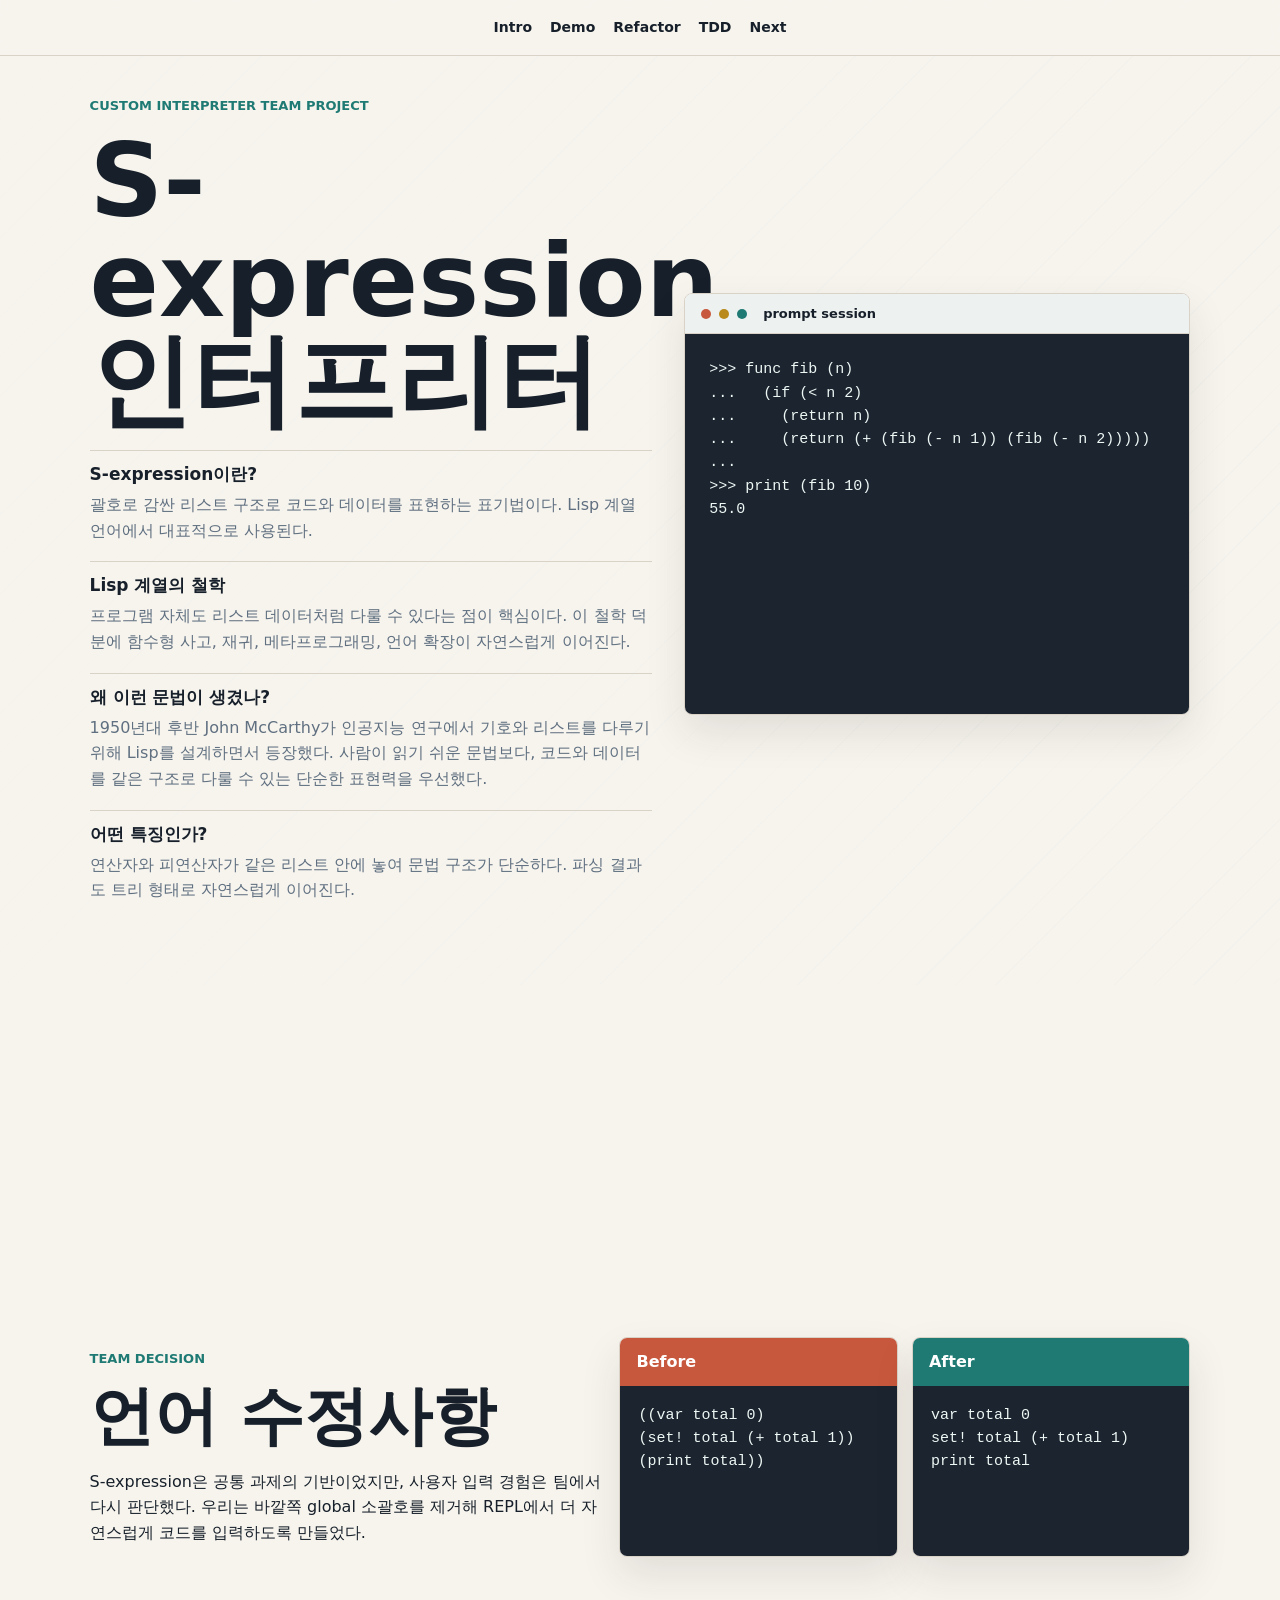
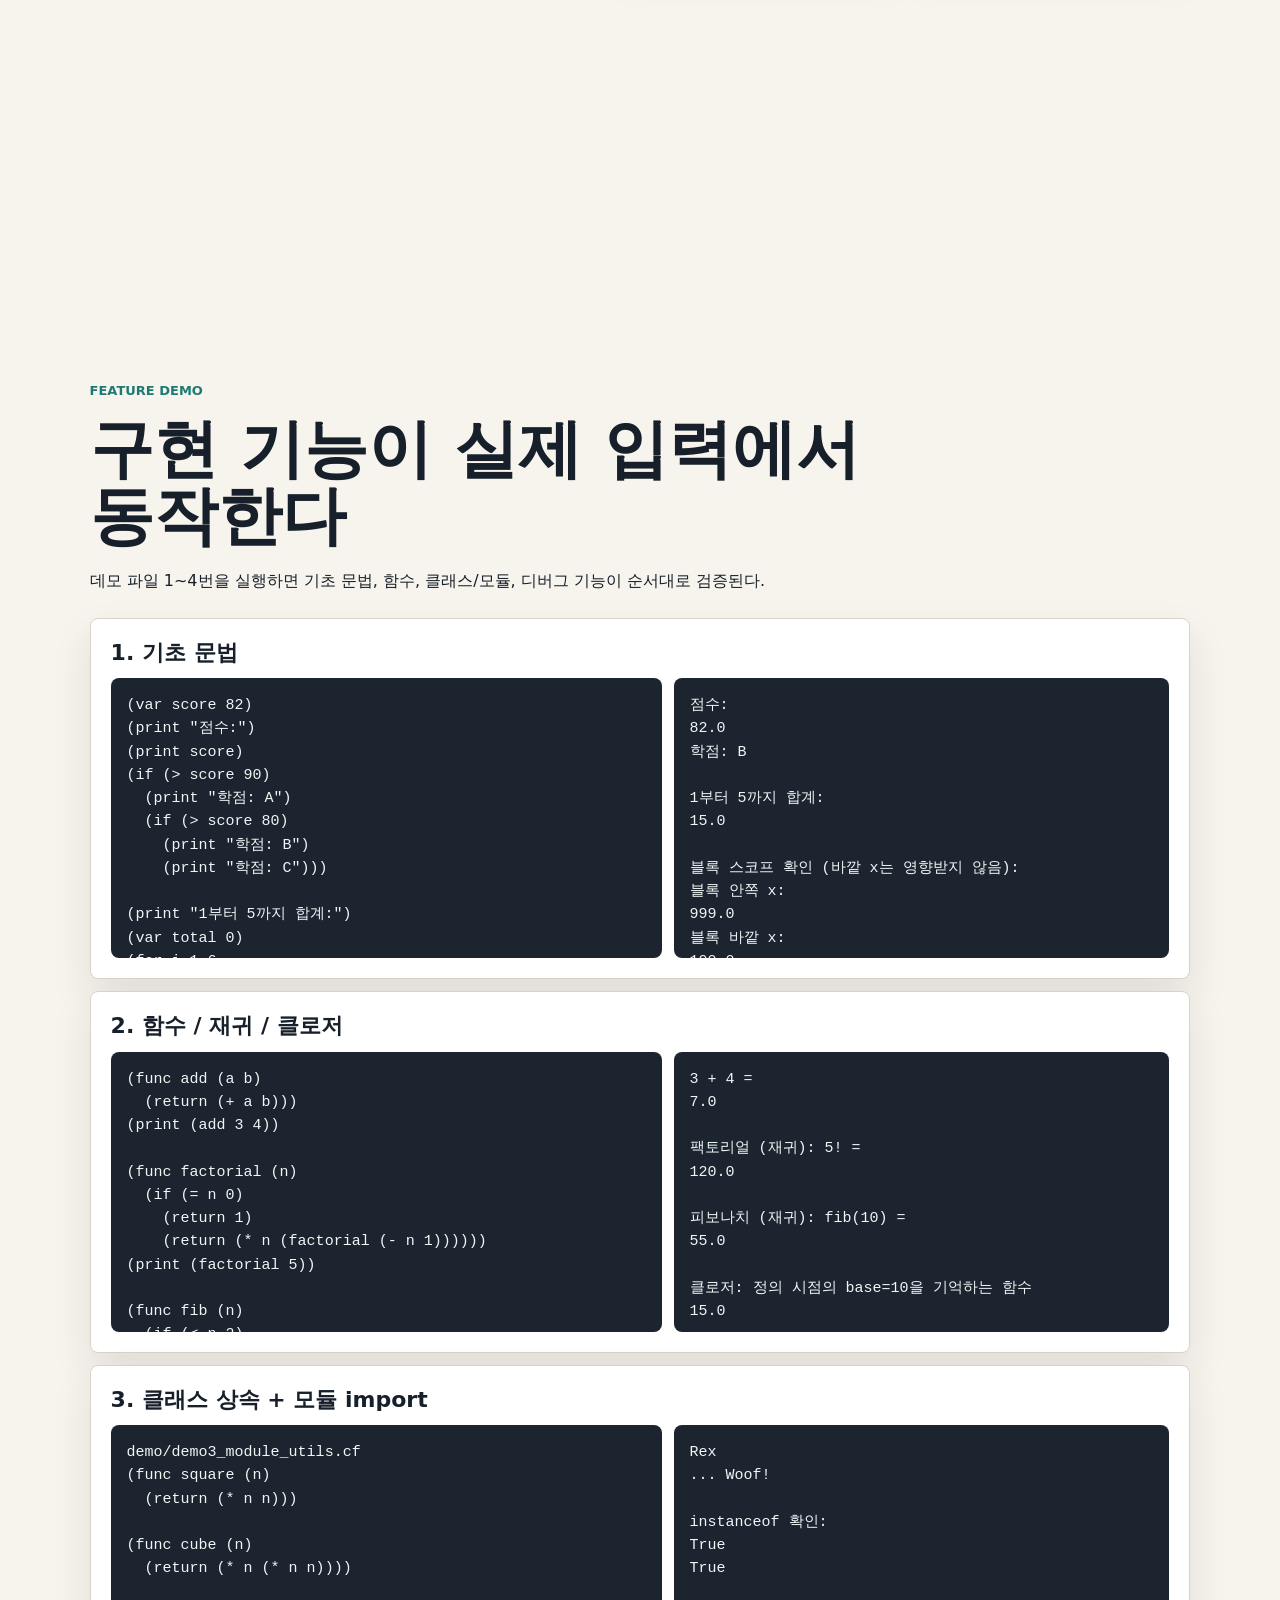
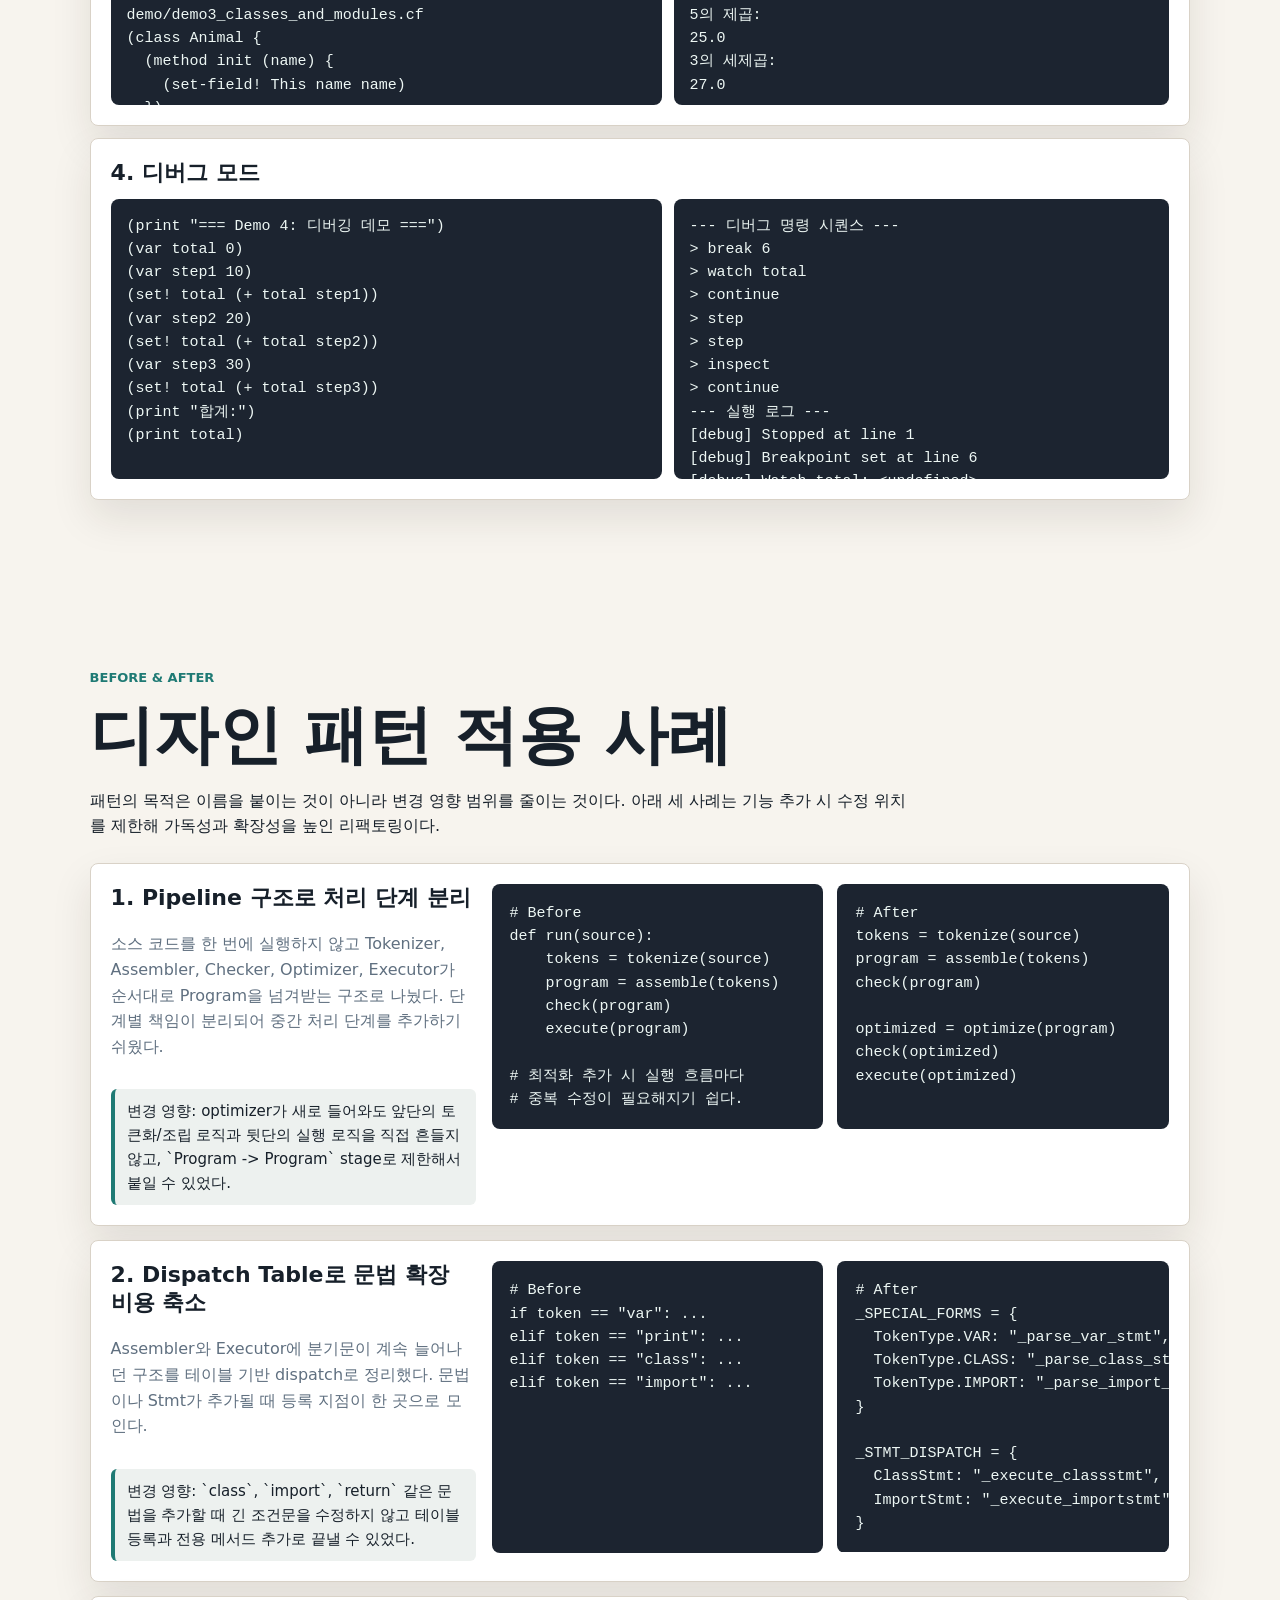
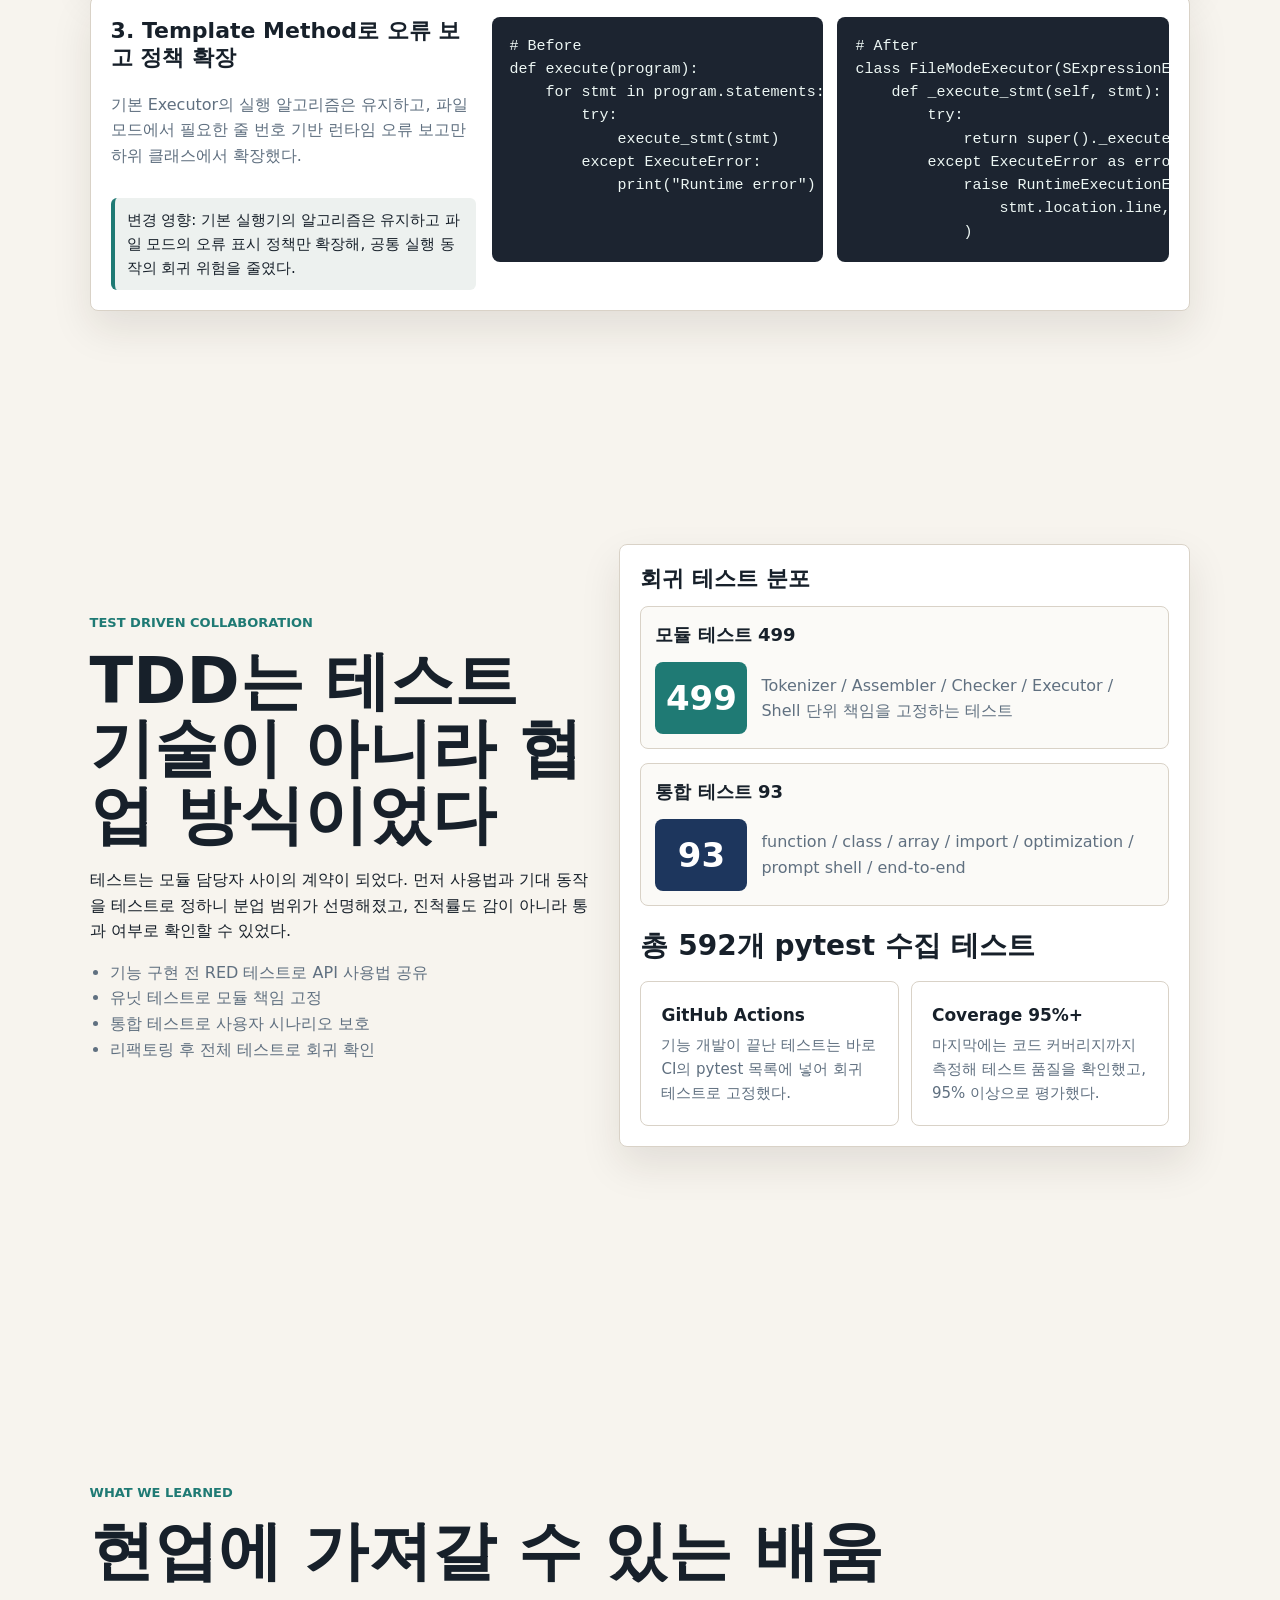
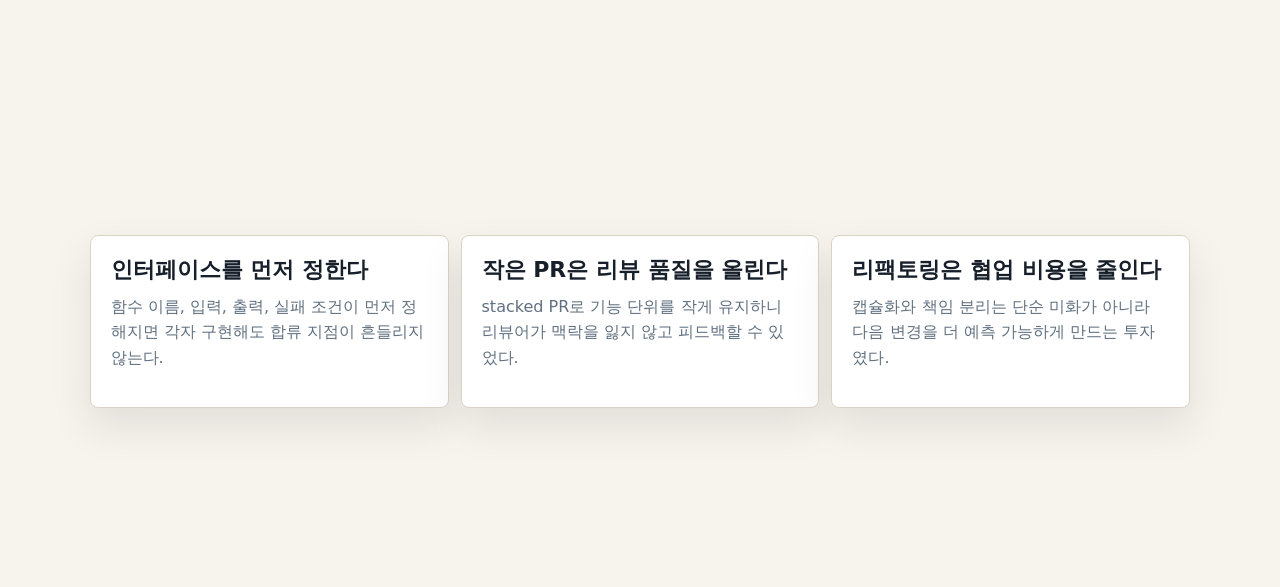
==== commit 5674d89a: "내용 업데이트" ====
--- a/docs/presentation/index.html
+++ b/docs/presentation/index.html
@@ -26,12 +26,16 @@
               <p>괄호로 감싼 리스트 구조로 코드와 데이터를 표현하는 표기법이다. Lisp 계열 언어에서 대표적으로 사용된다.</p>
             </article>
             <article>
+              <strong>Lisp 계열의 철학</strong>
+              <p>프로그램 자체도 리스트 데이터처럼 다룰 수 있다는 점이 핵심이다. 이 철학 덕분에 함수형 사고, 재귀, 메타프로그래밍, 언어 확장이 자연스럽게 이어진다.</p>
+            </article>
+            <article>
+              <strong>왜 이런 문법이 생겼나?</strong>
+              <p>1950년대 후반 John McCarthy가 인공지능 연구에서 기호와 리스트를 다루기 위해 Lisp를 설계하면서 등장했다. 사람이 읽기 쉬운 문법보다, 코드와 데이터를 같은 구조로 다룰 수 있는 단순한 표현력을 우선했다.</p>
+            </article>
+            <article>
               <strong>어떤 특징인가?</strong>
               <p>연산자와 피연산자가 같은 리스트 안에 놓여 문법 구조가 단순하다. 파싱 결과도 트리 형태로 자연스럽게 이어진다.</p>
-            </article>
-            <article>
-              <strong>왜 만들었나?</strong>
-              <p>언어 처리의 핵심 단계인 토큰화, 조립, 검사, 실행을 직접 구현해보기 위해 개발했다. 우리는 그 위에 테스트와 리팩토링을 얹어 협업 가능한 코드로 다듬었다.</p>
             </article>
           </div>
         </div>
@@ -43,15 +47,13 @@
               <span></span>
               <strong>prompt session</strong>
             </div>
-            <pre><code>&gt;&gt;&gt; var total 0
-... 
-&gt;&gt;&gt; set! total (+ total 3)
-... 
-&gt;&gt;&gt; print total
-3.0
-
-debug&gt; watch total
-Watch total: 3.0</code></pre>
+            <pre><code>&gt;&gt;&gt; func fib (n)
+...   (if (&lt; n 2)
+...     (return n)
+...     (return (+ (fib (- n 1)) (fib (- n 2)))))
+...
+&gt;&gt;&gt; print (fib 10)
+55.0</code></pre>
           </div>
         </div>
       </section>
@@ -59,7 +61,7 @@
       <section class="section split" id="choice">
         <div>
           <p class="eyebrow">Team Decision</p>
-          <h2>우리 팀의 언어 사용성 선택</h2>
+          <h2>언어 수정사항</h2>
           <p>
             S-expression은 공통 과제의 기반이었지만, 사용자 입력 경험은 팀에서
             다시 판단했다. 우리는 바깥쪽 global 소괄호를 제거해 REPL에서 더
@@ -84,55 +86,194 @@
 
       <section class="section" id="demo">
         <div class="section-heading">
-          <p class="eyebrow">Reliability First</p>
-          <h2>입력과 결과를 함께 보여준다</h2>
-          <p>
-            발표 중 전체 데모를 직접 실행하기 어렵다면, 사용자가 입력하는 코드와
-            인터프리터가 돌려주는 결과를 나란히 보여주는 방식이 가장 선명하다.
-          </p>
+          <p class="eyebrow">Feature Demo</p>
+          <h2>구현 기능이 실제 입력에서 동작한다</h2>
+          <p>데모 파일 1~4번을 실행하면 기초 문법, 함수, 클래스/모듈, 디버그 기능이 순서대로 검증된다.</p>
         </div>
         <div class="demo-pairs" aria-label="demo input and output pairs">
           <article>
-            <h3>Prompt mode</h3>
+            <h3>1. 기초 문법</h3>
             <div class="io-pair">
-              <pre><code>&gt;&gt;&gt; var total 0
-
-&gt;&gt;&gt; set! total (+ total 3)
-
-&gt;&gt;&gt; print total</code></pre>
-              <pre><code>3.0</code></pre>
-            </div>
-          </article>
-          <article>
-            <h3>File mode</h3>
+              <pre><code>(var score 82)
+(print "점수:")
+(print score)
+(if (&gt; score 90)
+  (print "학점: A")
+  (if (&gt; score 80)
+    (print "학점: B")
+    (print "학점: C")))
+
+(print "1부터 5까지 합계:")
+(var total 0)
+(for i 1 6
+  (set! total (+ total i)))
+(print total)
+
+(var x 100)
+{
+  (var x 999)
+  (print "블록 안쪽 x:")
+  (print x)
+}
+(print "블록 바깥 x:")
+(print x)
+
+(var scores [5])
+(set-index! scores 0 90)
+(set-index! scores 1 85)
+(set-index! scores 2 78)
+(set-index! scores 3 92)
+(set-index! scores 4 88)
+
+(var sum 0)
+(for i 0 5
+  (set! sum (+ sum scores[i])))
+(print (/ sum 5))</code></pre>
+              <pre><code>점수:
+82.0
+학점: B
+
+1부터 5까지 합계:
+15.0
+
+블록 스코프 확인 (바깥 x는 영향받지 않음):
+블록 안쪽 x:
+999.0
+블록 바깥 x:
+100.0
+
+배열: 점수 5개의 평균
+86.6</code></pre>
+            </div>
+          </article>
+          <article>
+            <h3>2. 함수 / 재귀 / 클로저</h3>
             <div class="io-pair">
-              <pre><code>(func add2 (x) {
-  (return (+ x 2))
+              <pre><code>(func add (a b)
+  (return (+ a b)))
+(print (add 3 4))
+
+(func factorial (n)
+  (if (= n 0)
+    (return 1)
+    (return (* n (factorial (- n 1))))))
+(print (factorial 5))
+
+(func fib (n)
+  (if (&lt; n 2)
+    (return n)
+    (return (+ (fib (- n 1)) (fib (- n 2))))))
+(print (fib 10))
+
+(var base 10)
+(func addBase (x)
+  (return (+ base x)))
+(print (addBase 5))</code></pre>
+              <pre><code>3 + 4 =
+7.0
+
+팩토리얼 (재귀): 5! =
+120.0
+
+피보나치 (재귀): fib(10) =
+55.0
+
+클로저: 정의 시점의 base=10을 기억하는 함수
+15.0</code></pre>
+            </div>
+          </article>
+          <article>
+            <h3>3. 클래스 상속 + 모듈 import</h3>
+            <div class="io-pair">
+              <pre><code>demo/demo3_module_utils.cf
+(func square (n)
+  (return (* n n)))
+
+(func cube (n)
+  (return (* n (* n n))))
+
+demo/demo3_classes_and_modules.cf
+(class Animal {
+  (method init (name) {
+    (set-field! This name name)
+  })
+  (method speak () {
+    (return "...")
+  })
+  (method describe () {
+    (print (get-field This name))
+    (print (This.speak))
+  })
 })
-(var result (add2 5))
-(print result)</code></pre>
-              <pre><code>7.0</code></pre>
-            </div>
-          </article>
-          <article>
-            <h3>Debug watch</h3>
+
+(class Dog : Animal {
+  (method speak () {
+    (return (+ (Super.speak) " Woof!"))
+  })
+})
+
+(var d (Dog "Rex"))
+(d.describe)
+
+(print (instanceof d Dog))
+(print (instanceof d Animal))
+
+(import "demo/demo3_module_utils.cf" alias util)
+(print (util.square 5))
+(print (util.cube 3))</code></pre>
+              <pre><code>Rex
+... Woof!
+
+instanceof 확인:
+True
+True
+
+5의 제곱:
+25.0
+3의 세제곱:
+27.0</code></pre>
+            </div>
+          </article>
+          <article>
+            <h3>4. 디버그 모드</h3>
             <div class="io-pair">
-              <pre><code>(var total 0)
-(set! total (+ total 3))
-(print total)
-
-debug&gt; watch total
-debug&gt; step
-debug&gt; step
-debug&gt; step</code></pre>
-              <pre><code>Stopped at line 1
-Watch total: &lt;undefined&gt;
-Stopped at line 2
-Watch total: 0.0
-Stopped at line 3
-Watch total: 3.0
-3.0
-Program finished</code></pre>
+              <pre><code>(print "=== Demo 4: 디버깅 데모 ===")
+(var total 0)
+(var step1 10)
+(set! total (+ total step1))
+(var step2 20)
+(set! total (+ total step2))
+(var step3 30)
+(set! total (+ total step3))
+(print "합계:")
+(print total)</code></pre>
+              <pre><code>--- 디버그 명령 시퀀스 ---
+&gt; break 6
+&gt; watch total
+&gt; continue
+&gt; step
+&gt; step
+&gt; inspect
+&gt; continue
+--- 실행 로그 ---
+[debug] Stopped at line 1
+[debug] Breakpoint set at line 6
+[debug] Watch total: &lt;undefined&gt;
+[debug] === Demo 4: 디버깅 데모 ===
+[debug] Stopped at line 7
+[debug] Watch total: 30.0
+[debug] Stopped at line 8
+[debug] Watch total: 30.0
+[debug] Stopped at line 9
+[debug] Watch total: 60.0
+[debug] step1 = 10.0
+[debug] step2 = 20.0
+[debug] step3 = 30.0
+[debug] total = 60.0
+[debug] 합계:
+[debug] 60.0
+[debug] Program finished
+[debug] Watch total: 60.0</code></pre>
             </div>
           </article>
         </div>
@@ -141,35 +282,42 @@
       <section class="section" id="refactor">
         <div class="section-heading">
           <p class="eyebrow">Before &amp; After</p>
-          <h2>디자인 패턴으로 확장 지점을 만들었다</h2>
+          <h2>디자인 패턴 적용 사례</h2>
           <p>
-            리팩토링의 핵심은 단순 정리가 아니라 새 기능을 어디에 추가할지
-            예측 가능하게 만드는 것이었다. 발표에서는 패턴이 코드 품질을 올린
-            대표 사례 세 가지만 보여준다.
+            패턴의 목적은 이름을 붙이는 것이 아니라 변경 영향 범위를 줄이는
+            것이다. 아래 세 사례는 기능 추가 시 수정 위치를 제한해 가독성과
+            확장성을 높인 리팩토링이다.
           </p>
         </div>
 
         <div class="refactor-grid">
           <article class="refactor-item">
-            <h3>1. Factory Method 관점의 실행 모드 분리</h3>
+            <h3>1. Pipeline 구조로 처리 단계 분리</h3>
             <p>
-              프롬프트, 파일, 디버그 실행을 한 흐름에 섞지 않고 mode별 생성
-              함수로 분리했다. 새 실행 모드가 생겨도 기존 모드의 입출력 흐름을
-              건드리지 않아도 된다.
+              소스 코드를 한 번에 실행하지 않고 Tokenizer, Assembler, Checker,
+              Optimizer, Executor가 순서대로 Program을 넘겨받는 구조로 나눴다.
+              단계별 책임이 분리되어 중간 처리 단계를 추가하기 쉬웠다.
             </p>
             <div class="comparison compact">
               <pre><code># Before
-if mode == "prompt":
-    ...
-elif mode == "run":
-    ...
-elif mode == "debug":
-    ...</code></pre>
+def run(source):
+    tokens = tokenize(source)
+    program = assemble(tokens)
+    check(program)
+    execute(program)
+
+# 최적화 추가 시 실행 흐름마다
+# 중복 수정이 필요해지기 쉽다.</code></pre>
               <pre><code># After
-run_prompt_mode(...)
-run_file_mode(path)
-run_debug_mode(source, commands)</code></pre>
-            </div>
+tokens = tokenize(source)
+program = assemble(tokens)
+check(program)
+
+optimized = optimize(program)
+check(optimized)
+execute(optimized)</code></pre>
+            </div>
+            <p class="impact">변경 영향: optimizer가 새로 들어와도 앞단의 토큰화/조립 로직과 뒷단의 실행 로직을 직접 흔들지 않고, `Program -> Program` stage로 제한해서 붙일 수 있었다.</p>
           </article>
 
           <article class="refactor-item">
@@ -197,6 +345,7 @@
   ImportStmt: "_execute_importstmt",
 }</code></pre>
             </div>
+            <p class="impact">변경 영향: `class`, `import`, `return` 같은 문법을 추가할 때 긴 조건문을 수정하지 않고 테이블 등록과 전용 메서드 추가로 끝낼 수 있었다.</p>
           </article>
 
           <article class="refactor-item">
@@ -223,6 +372,7 @@
                 stmt.location.line, error
             )</code></pre>
             </div>
+            <p class="impact">변경 영향: 기본 실행기의 알고리즘은 유지하고 파일 모드의 오류 표시 정책만 확장해, 공통 실행 동작의 회귀 위험을 줄였다.</p>
           </article>
         </div>
       </section>
@@ -245,35 +395,21 @@
         </div>
         <div class="test-panel">
           <h3>회귀 테스트 분포</h3>
-          <div class="bar-row">
-            <span>Checker</span>
-            <div class="bar"><i style="width: 31%"></i></div>
-            <strong>181</strong>
-          </div>
-          <div class="bar-row">
-            <span>Assembler</span>
-            <div class="bar"><i style="width: 24%"></i></div>
-            <strong>144</strong>
-          </div>
-          <div class="bar-row">
-            <span>Executor</span>
-            <div class="bar"><i style="width: 16%"></i></div>
-            <strong>93</strong>
-          </div>
-          <div class="bar-row">
-            <span>Integration</span>
-            <div class="bar"><i style="width: 16%"></i></div>
-            <strong>93</strong>
-          </div>
-          <div class="bar-row">
-            <span>Shell</span>
-            <div class="bar"><i style="width: 9%"></i></div>
-            <strong>53</strong>
-          </div>
-          <div class="bar-row">
-            <span>Tokenizer</span>
-            <div class="bar"><i style="width: 5%"></i></div>
-            <strong>28</strong>
+          <div class="test-groups">
+            <section>
+              <h4>모듈 테스트 499</h4>
+              <div class="summary-total module-total">
+                <strong>499</strong>
+                <span>Tokenizer / Assembler / Checker / Executor / Shell 단위 책임을 고정하는 테스트</span>
+              </div>
+            </section>
+            <section>
+              <h4>통합 테스트 93</h4>
+              <div class="summary-total integration-total">
+                <strong>93</strong>
+                <span>function / class / array / import / optimization / prompt shell / end-to-end</span>
+              </div>
+            </section>
           </div>
           <p class="metric">총 592개 pytest 수집 테스트</p>
           <div class="quality-grid">
--- a/docs/presentation/styles.css
+++ b/docs/presentation/styles.css
@@ -57,6 +57,7 @@
   padding: 96px max(28px, 7vw) 72px;
   display: grid;
   align-items: center;
+  row-gap: 14px;
 }
 
 .hero {
@@ -116,11 +117,11 @@
 
 .intro-points {
   display: grid;
-  gap: 12px;
+  gap: 8px;
 }
 
 .intro-points article {
-  padding: 14px 0;
+  padding: 10px 0;
   border-top: 1px solid var(--line);
 }
 
@@ -207,13 +208,18 @@
 }
 
 .split {
-  grid-template-columns: minmax(0, 0.85fr) minmax(360px, 1fr);
-  gap: 24px;
+  grid-template-columns: minmax(0, 0.9fr) minmax(360px, 1fr);
+  gap: 16px;
 }
 
 .split > div:first-child,
 .section-heading {
   max-width: 820px;
+}
+
+.split > div:first-child p:last-child,
+.section-heading p:last-child {
+  margin-bottom: 0;
 }
 
 .comparison {
@@ -248,7 +254,7 @@
 }
 
 .section-heading {
-  margin-bottom: 18px;
+  margin-bottom: 10px;
 }
 
 .demo-flow,
@@ -287,7 +293,7 @@
 
 .demo-pairs {
   display: grid;
-  gap: 14px;
+  gap: 12px;
 }
 
 .demo-pairs h3 {
@@ -301,7 +307,8 @@
 }
 
 .io-pair pre {
-  min-height: 150px;
+  min-height: 168px;
+  max-height: 280px;
   padding: 16px;
   border-radius: 8px;
 }
@@ -314,18 +321,29 @@
 .refactor-item {
   display: grid;
   grid-template-columns: minmax(260px, 0.7fr) minmax(360px, 1.3fr);
-  gap: 16px;
+  gap: 10px 16px;
   align-items: start;
 }
 
 .refactor-item h3,
-.refactor-item p {
+.refactor-item p:not(.impact) {
   grid-column: 1;
 }
 
 .refactor-item .comparison {
   grid-column: 2;
-  grid-row: 1 / span 2;
+  grid-row: 1 / span 3;
+}
+
+.impact {
+  grid-column: 1;
+  margin: 4px 0 0;
+  padding: 10px 12px;
+  color: var(--ink);
+  background: #edf1ef;
+  border-left: 4px solid var(--teal);
+  border-radius: 6px;
+  font-size: 15px;
 }
 
 .comparison.compact pre {
@@ -341,6 +359,23 @@
 
 .test-panel h3 {
   margin-bottom: 14px;
+}
+
+.test-groups {
+  display: grid;
+  gap: 14px;
+}
+
+.test-groups section {
+  padding: 14px;
+  background: #fbfaf7;
+  border: 1px solid var(--line);
+  border-radius: 8px;
+}
+
+.test-groups h4 {
+  margin: 0 0 12px;
+  font-size: 18px;
 }
 
 .bar-row {
@@ -368,6 +403,34 @@
   background: var(--coral);
 }
 
+.summary-total {
+  display: grid;
+  grid-template-columns: 92px 1fr;
+  gap: 14px;
+  align-items: center;
+}
+
+.summary-total strong {
+  display: grid;
+  place-items: center;
+  min-height: 72px;
+  color: #fff;
+  border-radius: 8px;
+  font-size: 34px;
+}
+
+.module-total strong {
+  background: var(--teal);
+}
+
+.integration-total strong {
+  background: var(--navy);
+}
+
+.summary-total span {
+  color: var(--muted);
+}
+
 .metric {
   margin: 18px 0 12px;
   font-size: 28px;
@@ -377,7 +440,7 @@
 .note,
 .demo-flow p,
 .lesson-grid p,
-.refactor-item p,
+.refactor-item p:not(.impact),
 .quality-grid p {
   color: var(--muted);
 }
@@ -399,6 +462,7 @@
 
 .lesson-grid {
   grid-template-columns: repeat(3, minmax(0, 1fr));
+  gap: 12px;
 }
 
 @media (max-width: 980px) {
@@ -443,4 +507,8 @@
   .bar-row {
     grid-template-columns: 1fr;
   }
-}
+
+  .summary-total {
+    grid-template-columns: 1fr;
+  }
+}
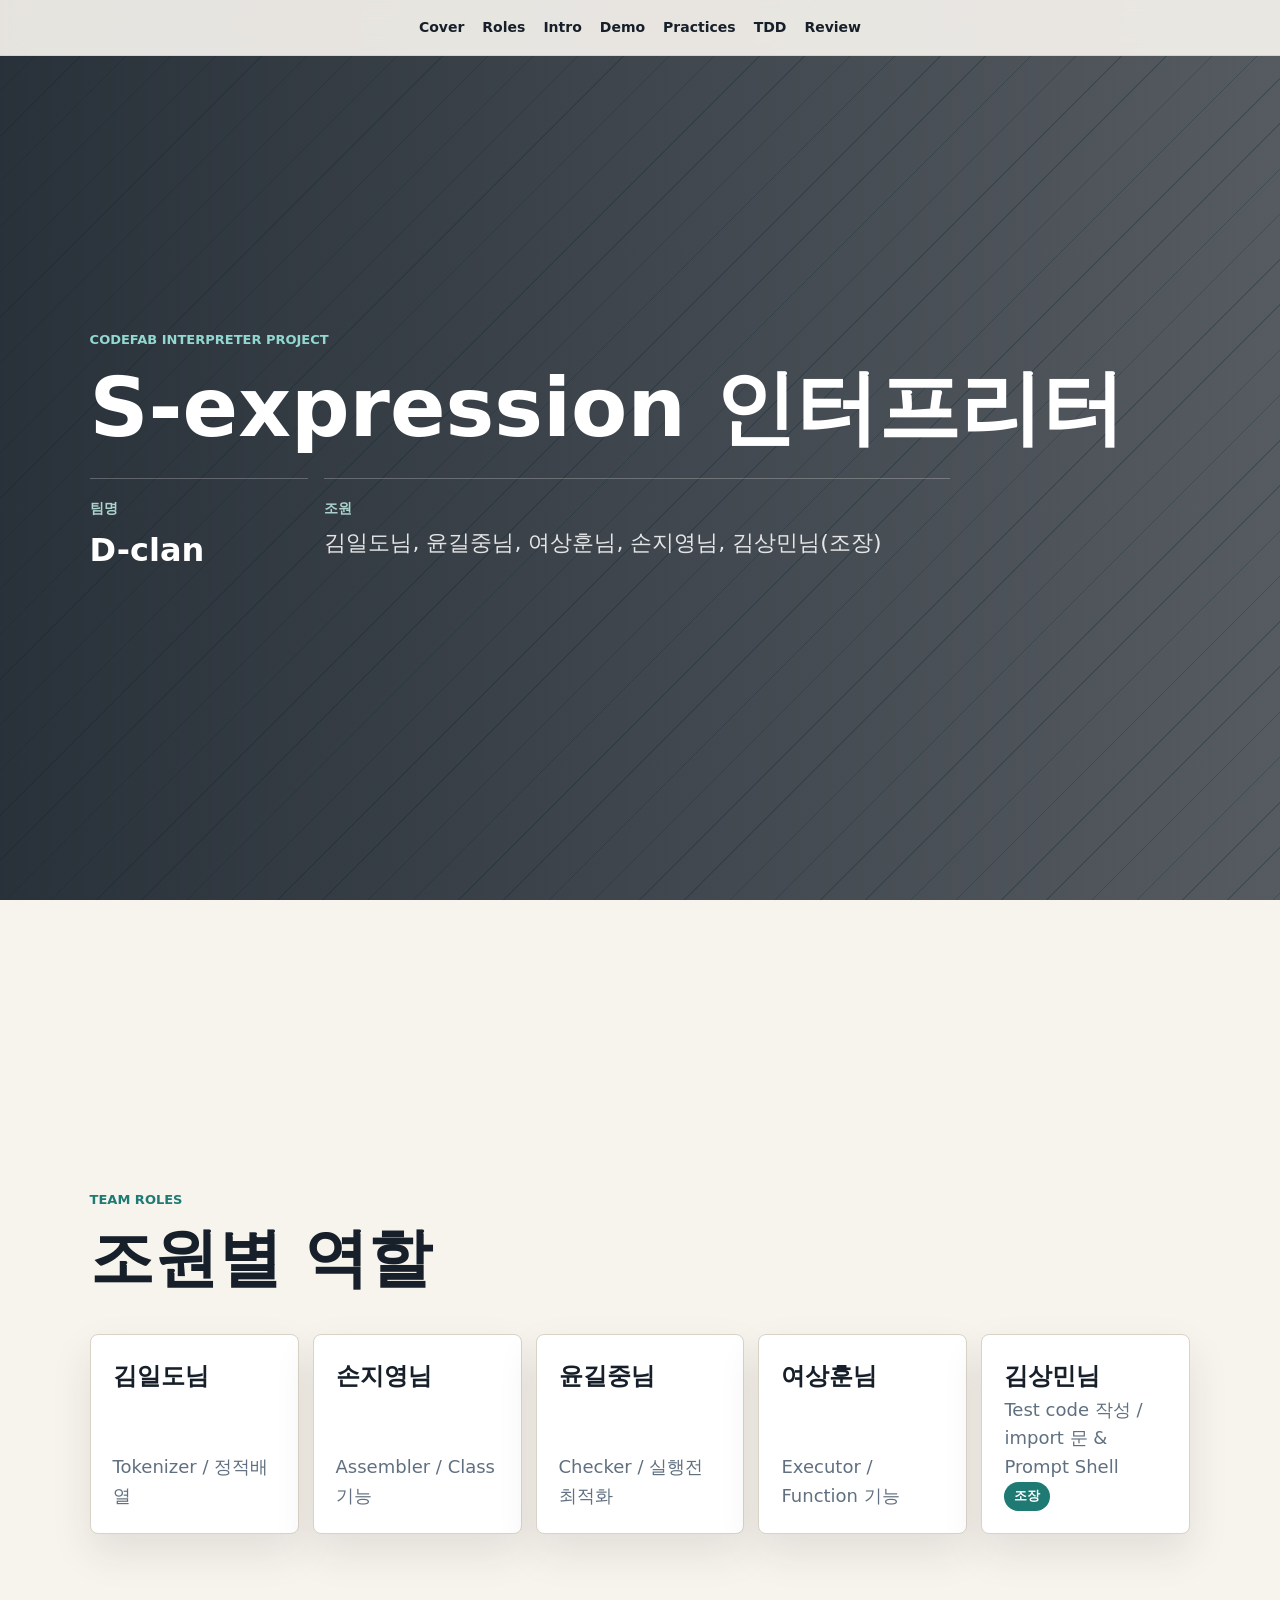
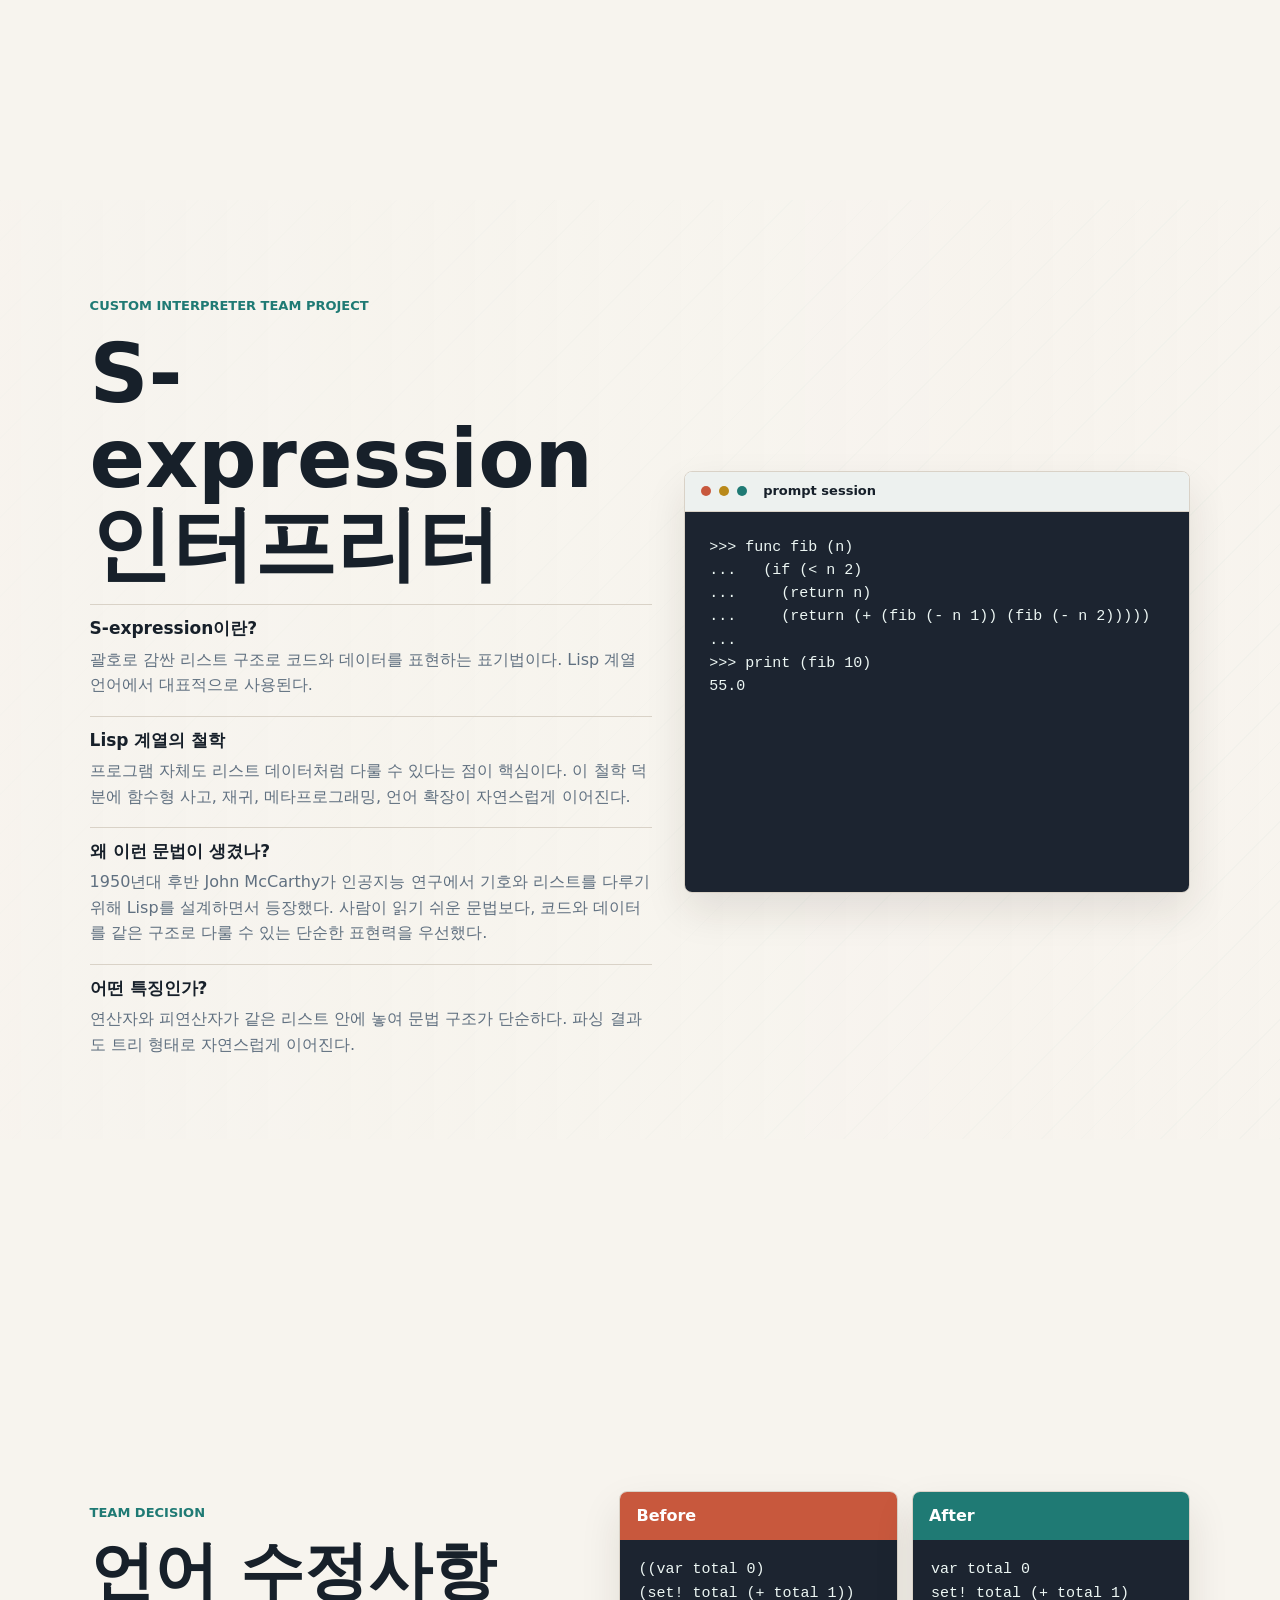
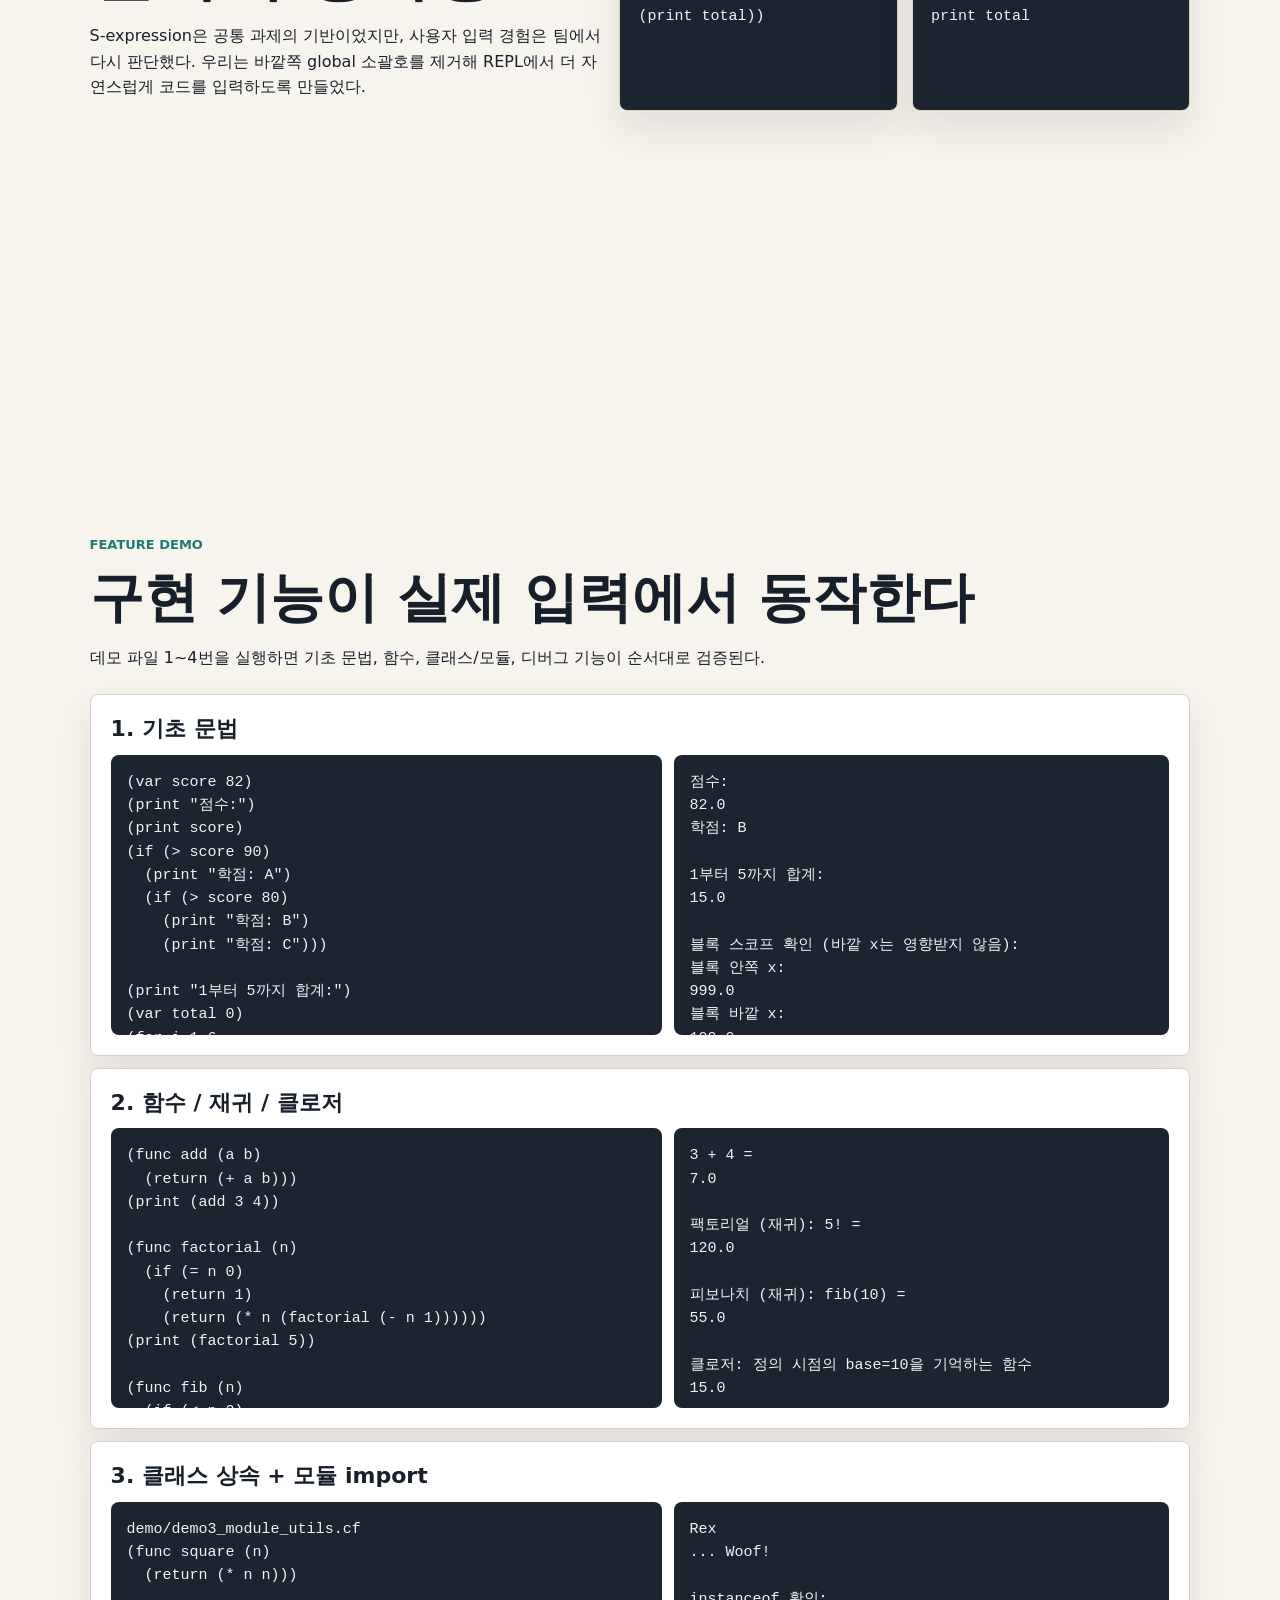
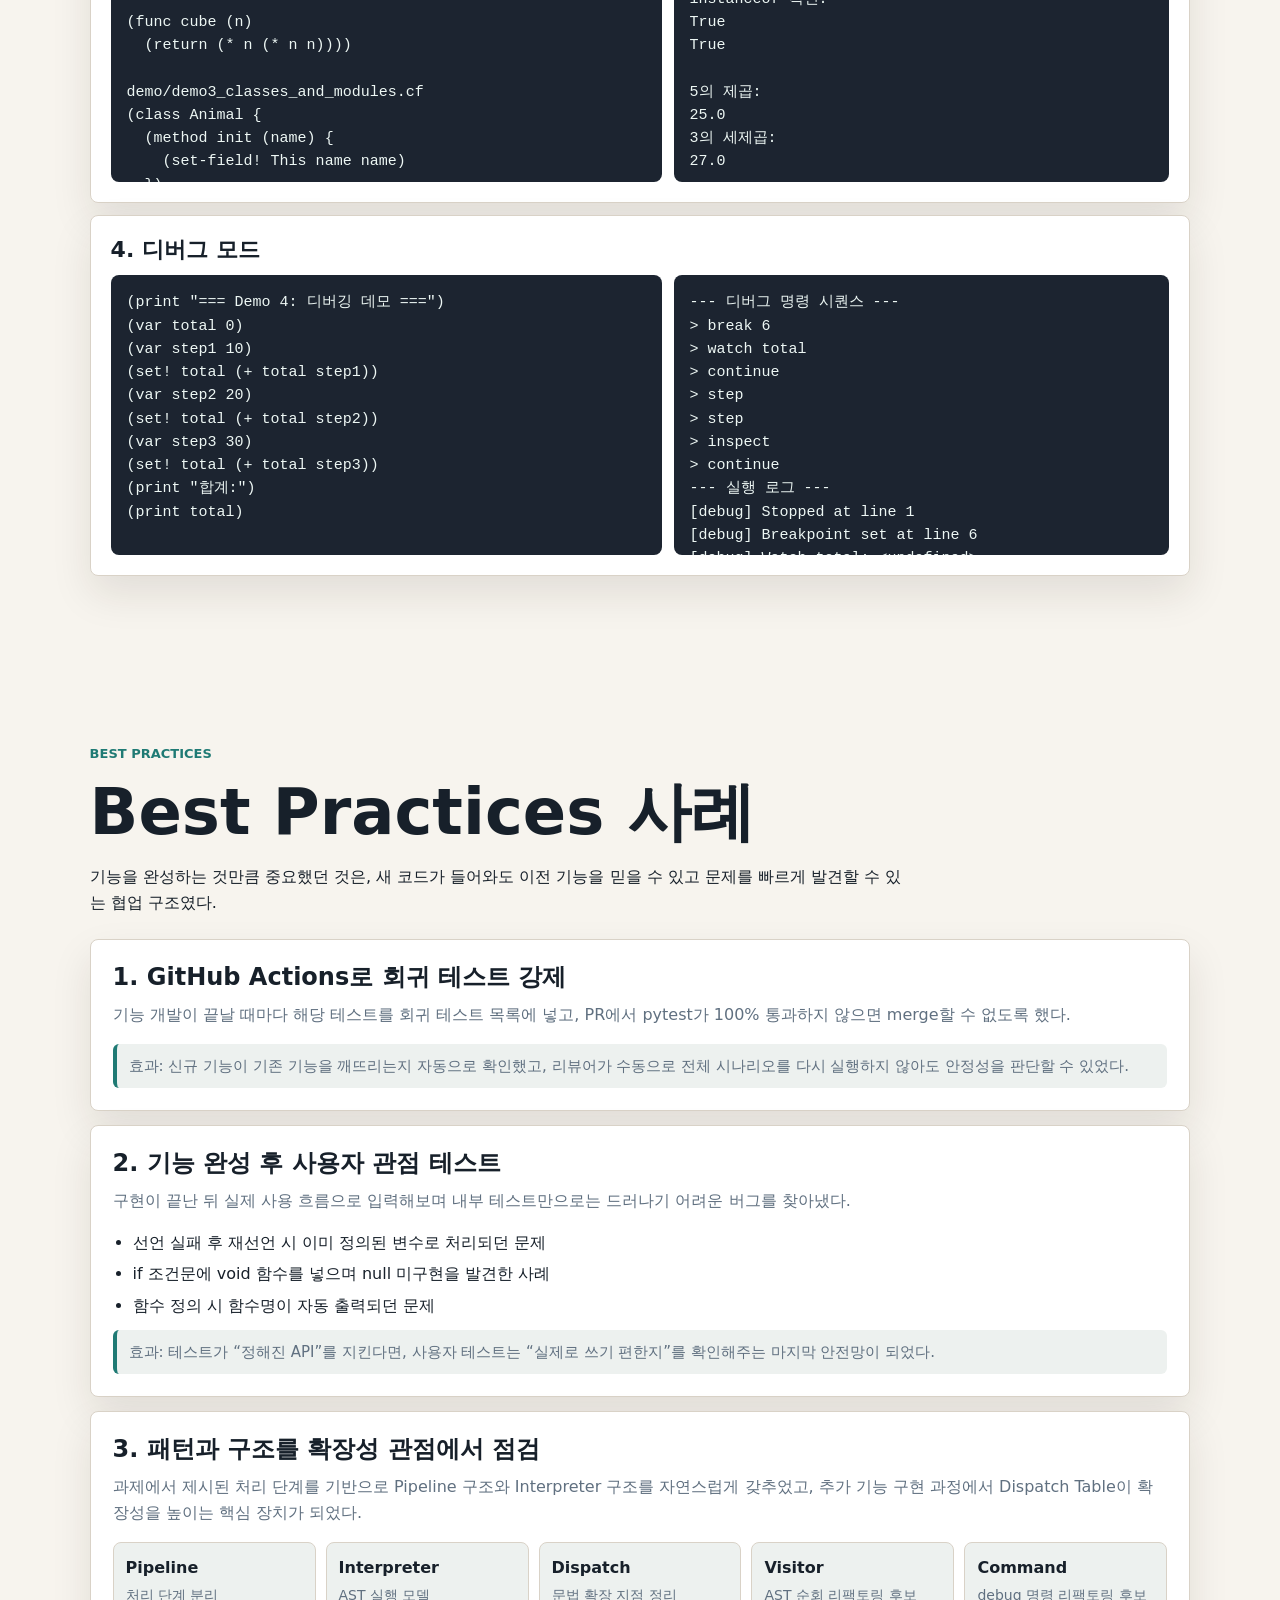
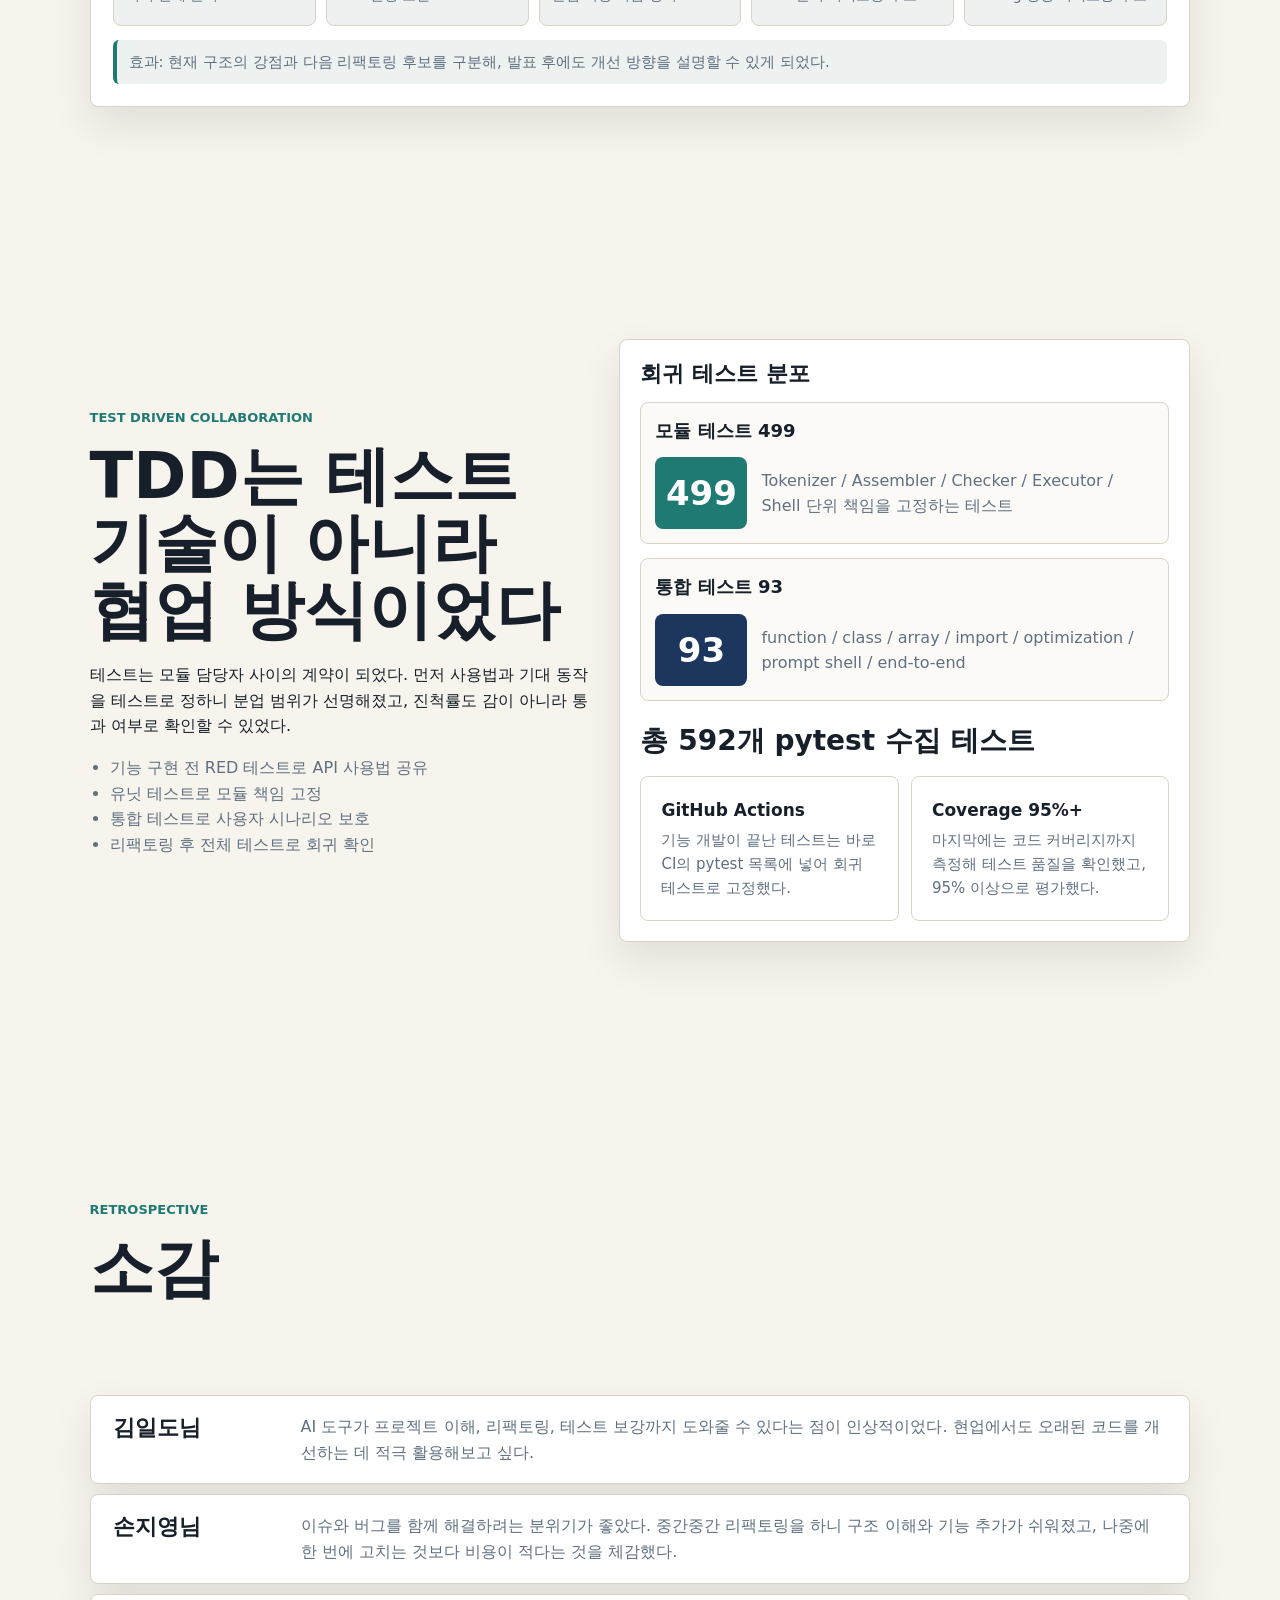
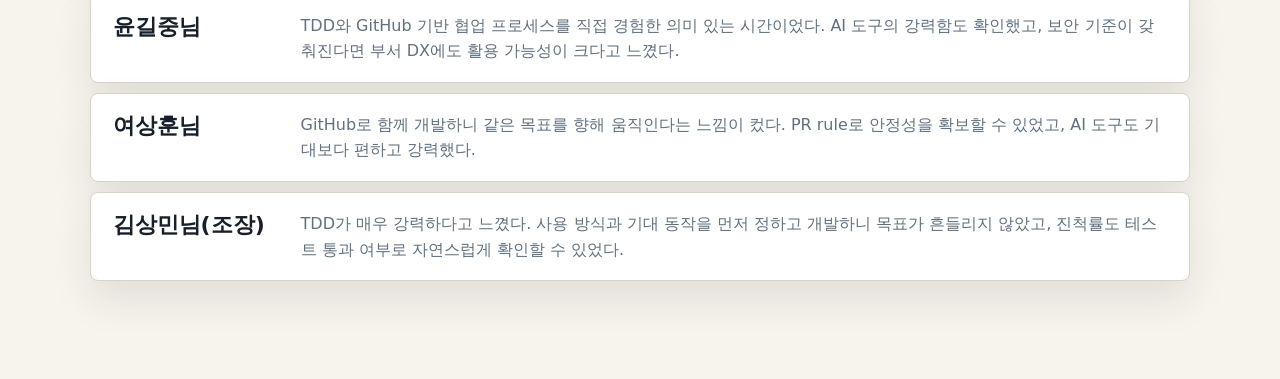
==== commit 3b4b9c22: "버전 업" ====
--- a/docs/presentation/index.html
+++ b/docs/presentation/index.html
@@ -8,14 +8,63 @@
   </head>
   <body>
     <header class="site-nav" aria-label="presentation navigation">
+      <a href="#cover">Cover</a>
+      <a href="#roles">Roles</a>
       <a href="#intro">Intro</a>
       <a href="#demo">Demo</a>
-      <a href="#refactor">Refactor</a>
+      <a href="#refactor">Practices</a>
       <a href="#tdd">TDD</a>
-      <a href="#future">Next</a>
+      <a href="#future">Review</a>
     </header>
 
     <main>
+      <section class="cover section" id="cover">
+        <div class="cover-copy">
+          <p class="eyebrow">CodeFab Interpreter Project</p>
+          <h1>S-expression 인터프리터</h1>
+          <div class="cover-meta" aria-label="team information">
+            <div>
+              <span>팀명</span>
+              <strong>D-clan</strong>
+            </div>
+            <div>
+              <span>조원</span>
+              <p>김일도님, 윤길중님, 여상훈님, 손지영님, 김상민님(조장)</p>
+            </div>
+          </div>
+        </div>
+      </section>
+
+      <section class="section roles-section" id="roles">
+        <div class="section-heading">
+          <p class="eyebrow">Team Roles</p>
+          <h2>조원별 역할</h2>
+        </div>
+        <div class="role-grid" aria-label="team member roles">
+          <article>
+            <strong>김일도님</strong>
+            <p>Tokenizer / 정적배열</p>
+          </article>
+          <article>
+            <strong>손지영님</strong>
+            <p>Assembler / Class 기능</p>
+          </article>
+          <article>
+            <strong>윤길중님</strong>
+            <p>Checker / 실행전 최적화</p>
+          </article>
+          <article>
+            <strong>여상훈님</strong>
+            <p>Executor / Function 기능</p>
+          </article>
+          <article>
+            <strong>김상민님</strong>
+            <p>Test code 작성 / import 문 &amp; Prompt Shell</p>
+            <span>조장</span>
+          </article>
+        </div>
+      </section>
+
       <section class="hero section" id="intro">
         <div class="hero-copy">
           <p class="eyebrow">Custom Interpreter Team Project</p>
@@ -281,98 +330,53 @@
 
       <section class="section" id="refactor">
         <div class="section-heading">
-          <p class="eyebrow">Before &amp; After</p>
-          <h2>디자인 패턴 적용 사례</h2>
+          <p class="eyebrow">Best Practices</p>
+          <h2>Best Practices 사례</h2>
           <p>
-            패턴의 목적은 이름을 붙이는 것이 아니라 변경 영향 범위를 줄이는
-            것이다. 아래 세 사례는 기능 추가 시 수정 위치를 제한해 가독성과
-            확장성을 높인 리팩토링이다.
+            기능을 완성하는 것만큼 중요했던 것은, 새 코드가 들어와도 이전
+            기능을 믿을 수 있고 문제를 빠르게 발견할 수 있는 협업 구조였다.
           </p>
         </div>
 
-        <div class="refactor-grid">
-          <article class="refactor-item">
-            <h3>1. Pipeline 구조로 처리 단계 분리</h3>
+        <div class="practice-grid">
+          <article class="practice-item">
+            <h3>1. GitHub Actions로 회귀 테스트 강제</h3>
             <p>
-              소스 코드를 한 번에 실행하지 않고 Tokenizer, Assembler, Checker,
-              Optimizer, Executor가 순서대로 Program을 넘겨받는 구조로 나눴다.
-              단계별 책임이 분리되어 중간 처리 단계를 추가하기 쉬웠다.
+              기능 개발이 끝날 때마다 해당 테스트를 회귀 테스트 목록에 넣고,
+              PR에서 pytest가 100% 통과하지 않으면 merge할 수 없도록 했다.
             </p>
-            <div class="comparison compact">
-              <pre><code># Before
-def run(source):
-    tokens = tokenize(source)
-    program = assemble(tokens)
-    check(program)
-    execute(program)
-
-# 최적화 추가 시 실행 흐름마다
-# 중복 수정이 필요해지기 쉽다.</code></pre>
-              <pre><code># After
-tokens = tokenize(source)
-program = assemble(tokens)
-check(program)
-
-optimized = optimize(program)
-check(optimized)
-execute(optimized)</code></pre>
-            </div>
-            <p class="impact">변경 영향: optimizer가 새로 들어와도 앞단의 토큰화/조립 로직과 뒷단의 실행 로직을 직접 흔들지 않고, `Program -> Program` stage로 제한해서 붙일 수 있었다.</p>
-          </article>
-
-          <article class="refactor-item">
-            <h3>2. Dispatch Table로 문법 확장 비용 축소</h3>
+            <p class="impact">효과: 신규 기능이 기존 기능을 깨뜨리는지 자동으로 확인했고, 리뷰어가 수동으로 전체 시나리오를 다시 실행하지 않아도 안정성을 판단할 수 있었다.</p>
+          </article>
+
+          <article class="practice-item">
+            <h3>2. 기능 완성 후 사용자 관점 테스트</h3>
             <p>
-              Assembler와 Executor에 분기문이 계속 늘어나던 구조를 테이블 기반
-              dispatch로 정리했다. 문법이나 Stmt가 추가될 때 등록 지점이 한 곳으로
-              모인다.
+              구현이 끝난 뒤 실제 사용 흐름으로 입력해보며 내부 테스트만으로는
+              드러나기 어려운 버그를 찾아냈다.
             </p>
-            <div class="comparison compact">
-              <pre><code># Before
-if token == "var": ...
-elif token == "print": ...
-elif token == "class": ...
-elif token == "import": ...</code></pre>
-              <pre><code># After
-_SPECIAL_FORMS = {
-  TokenType.VAR: "_parse_var_stmt",
-  TokenType.CLASS: "_parse_class_stmt",
-  TokenType.IMPORT: "_parse_import_stmt",
-}
-
-_STMT_DISPATCH = {
-  ClassStmt: "_execute_classstmt",
-  ImportStmt: "_execute_importstmt",
-}</code></pre>
-            </div>
-            <p class="impact">변경 영향: `class`, `import`, `return` 같은 문법을 추가할 때 긴 조건문을 수정하지 않고 테이블 등록과 전용 메서드 추가로 끝낼 수 있었다.</p>
-          </article>
-
-          <article class="refactor-item">
-            <h3>3. Template Method로 오류 보고 정책 확장</h3>
+            <ul class="practice-list">
+              <li>선언 실패 후 재선언 시 이미 정의된 변수로 처리되던 문제</li>
+              <li>if 조건문에 void 함수를 넣으며 null 미구현을 발견한 사례</li>
+              <li>함수 정의 시 함수명이 자동 출력되던 문제</li>
+            </ul>
+            <p class="impact">효과: 테스트가 “정해진 API”를 지킨다면, 사용자 테스트는 “실제로 쓰기 편한지”를 확인해주는 마지막 안전망이 되었다.</p>
+          </article>
+
+          <article class="practice-item">
+            <h3>3. 패턴과 구조를 확장성 관점에서 점검</h3>
             <p>
-              기본 Executor의 실행 알고리즘은 유지하고, 파일 모드에서 필요한
-              줄 번호 기반 런타임 오류 보고만 하위 클래스에서 확장했다.
+              과제에서 제시된 처리 단계를 기반으로 Pipeline 구조와 Interpreter
+              구조를 자연스럽게 갖추었고, 추가 기능 구현 과정에서 Dispatch Table이
+              확장성을 높이는 핵심 장치가 되었다.
             </p>
-            <div class="comparison compact">
-              <pre><code># Before
-def execute(program):
-    for stmt in program.statements:
-        try:
-            execute_stmt(stmt)
-        except ExecuteError:
-            print("Runtime error")</code></pre>
-              <pre><code># After
-class FileModeExecutor(SExpressionExecutor):
-    def _execute_stmt(self, stmt):
-        try:
-            return super()._execute_stmt(stmt)
-        except ExecuteError as error:
-            raise RuntimeExecutionError(
-                stmt.location.line, error
-            )</code></pre>
-            </div>
-            <p class="impact">변경 영향: 기본 실행기의 알고리즘은 유지하고 파일 모드의 오류 표시 정책만 확장해, 공통 실행 동작의 회귀 위험을 줄였다.</p>
+            <div class="pattern-summary">
+              <span><strong>Pipeline</strong> 처리 단계 분리</span>
+              <span><strong>Interpreter</strong> AST 실행 모델</span>
+              <span><strong>Dispatch</strong> 문법 확장 지점 정리</span>
+              <span><strong>Visitor</strong> AST 순회 리팩토링 후보</span>
+              <span><strong>Command</strong> debug 명령 리팩토링 후보</span>
+            </div>
+            <p class="impact">효과: 현재 구조의 강점과 다음 리팩토링 후보를 구분해, 발표 후에도 개선 방향을 설명할 수 있게 되었다.</p>
           </article>
         </div>
       </section>
@@ -427,21 +431,29 @@
 
       <section class="section" id="future">
         <div class="section-heading">
-          <p class="eyebrow">What We Learned</p>
-          <h2>현업에 가져갈 수 있는 배움</h2>
-        </div>
-        <div class="lesson-grid">
-          <article>
-            <h3>인터페이스를 먼저 정한다</h3>
-            <p>함수 이름, 입력, 출력, 실패 조건이 먼저 정해지면 각자 구현해도 합류 지점이 흔들리지 않는다.</p>
-          </article>
-          <article>
-            <h3>작은 PR은 리뷰 품질을 올린다</h3>
-            <p>stacked PR로 기능 단위를 작게 유지하니 리뷰어가 맥락을 잃지 않고 피드백할 수 있었다.</p>
-          </article>
-          <article>
-            <h3>리팩토링은 협업 비용을 줄인다</h3>
-            <p>캡슐화와 책임 분리는 단순 미화가 아니라 다음 변경을 더 예측 가능하게 만드는 투자였다.</p>
+          <p class="eyebrow">Retrospective</p>
+          <h2>소감</h2>
+        </div>
+        <div class="reflection-grid">
+          <article>
+            <h3>김일도님</h3>
+            <p>AI 도구가 프로젝트 이해, 리팩토링, 테스트 보강까지 도와줄 수 있다는 점이 인상적이었다. 현업에서도 오래된 코드를 개선하는 데 적극 활용해보고 싶다.</p>
+          </article>
+          <article>
+            <h3>손지영님</h3>
+            <p>이슈와 버그를 함께 해결하려는 분위기가 좋았다. 중간중간 리팩토링을 하니 구조 이해와 기능 추가가 쉬워졌고, 나중에 한 번에 고치는 것보다 비용이 적다는 것을 체감했다.</p>
+          </article>
+          <article>
+            <h3>윤길중님</h3>
+            <p>TDD와 GitHub 기반 협업 프로세스를 직접 경험한 의미 있는 시간이었다. AI 도구의 강력함도 확인했고, 보안 기준이 갖춰진다면 부서 DX에도 활용 가능성이 크다고 느꼈다.</p>
+          </article>
+          <article>
+            <h3>여상훈님</h3>
+            <p>GitHub로 함께 개발하니 같은 목표를 향해 움직인다는 느낌이 컸다. PR rule로 안정성을 확보할 수 있었고, AI 도구도 기대보다 편하고 강력했다.</p>
+          </article>
+          <article class="lead-reflection">
+            <h3>김상민님(조장)</h3>
+            <p>TDD가 매우 강력하다고 느꼈다. 사용 방식과 기대 동작을 먼저 정하고 개발하니 목표가 흔들리지 않았고, 진척률도 테스트 통과 여부로 자연스럽게 확인할 수 있었다.</p>
           </article>
         </div>
       </section>
--- a/docs/presentation/styles.css
+++ b/docs/presentation/styles.css
@@ -60,6 +60,56 @@
   row-gap: 14px;
 }
 
+.cover {
+  background:
+    linear-gradient(90deg, rgba(23, 32, 42, 0.92), rgba(23, 32, 42, 0.72)),
+    repeating-linear-gradient(135deg, rgba(31, 122, 116, 0.35) 0 1px, transparent 1px 32px);
+  color: #fff;
+}
+
+.cover .eyebrow {
+  color: #92d8d0;
+}
+
+.cover-copy {
+  max-width: 1120px;
+}
+
+.cover h1 {
+  max-width: 1120px;
+  margin-bottom: 28px;
+}
+
+.cover-meta {
+  display: grid;
+  grid-template-columns: minmax(180px, 0.35fr) minmax(320px, 1fr);
+  gap: 16px;
+  max-width: 860px;
+}
+
+.cover-meta div {
+  padding: 18px 0;
+  border-top: 1px solid rgba(255, 255, 255, 0.24);
+}
+
+.cover-meta span {
+  display: block;
+  margin-bottom: 6px;
+  color: #acd4cd;
+  font-size: 14px;
+  font-weight: 800;
+}
+
+.cover-meta strong {
+  font-size: 32px;
+}
+
+.cover-meta p {
+  margin-bottom: 0;
+  color: rgba(255, 255, 255, 0.86);
+  font-size: 22px;
+}
+
 .hero {
   grid-template-columns: minmax(0, 1fr) minmax(320px, 0.9fr);
   gap: 32px;
@@ -91,9 +141,11 @@
 h1 {
   max-width: 820px;
   margin-bottom: 18px;
-  font-size: clamp(48px, 8vw, 104px);
-  line-height: 0.98;
+  font-size: clamp(44px, 6.4vw, 88px);
+  line-height: 1.04;
   letter-spacing: 0;
+  word-break: keep-all;
+  overflow-wrap: normal;
 }
 
 h2 {
@@ -101,6 +153,8 @@
   font-size: clamp(34px, 5vw, 64px);
   line-height: 1.05;
   letter-spacing: 0;
+  word-break: keep-all;
+  overflow-wrap: normal;
 }
 
 h3 {
@@ -146,6 +200,9 @@
 .refactor-item,
 .test-panel,
 .lesson-grid article,
+.practice-item,
+.reflection-grid article,
+.role-grid article,
 .demo-flow div,
 .demo-pairs article,
 .quality-grid article {
@@ -255,6 +312,54 @@
 
 .section-heading {
   margin-bottom: 10px;
+}
+
+#demo .section-heading {
+  max-width: none;
+}
+
+#demo h2 {
+  white-space: nowrap;
+  font-size: clamp(34px, 4.2vw, 58px);
+}
+
+.roles-section {
+  align-content: center;
+}
+
+.role-grid {
+  display: grid;
+  grid-template-columns: repeat(5, minmax(0, 1fr));
+  gap: 14px;
+}
+
+.role-grid article {
+  min-height: 190px;
+  padding: 22px;
+  display: flex;
+  flex-direction: column;
+  justify-content: space-between;
+}
+
+.role-grid strong {
+  display: block;
+  font-size: 24px;
+}
+
+.role-grid p {
+  margin-bottom: 0;
+  color: var(--muted);
+  font-size: 18px;
+}
+
+.role-grid span {
+  align-self: flex-start;
+  padding: 4px 10px;
+  color: #fff;
+  background: var(--teal);
+  border-radius: 999px;
+  font-size: 13px;
+  font-weight: 800;
 }
 
 .demo-flow,
@@ -318,6 +423,57 @@
   gap: 14px;
 }
 
+.practice-grid {
+  display: grid;
+  gap: 14px;
+}
+
+.practice-item {
+  padding: 22px;
+}
+
+.practice-item h3 {
+  font-size: 24px;
+}
+
+.practice-item p {
+  color: var(--muted);
+}
+
+.practice-list {
+  margin: 12px 0;
+  padding-left: 20px;
+  color: var(--ink);
+}
+
+.practice-list li {
+  margin-bottom: 6px;
+}
+
+.pattern-summary {
+  display: grid;
+  grid-template-columns: repeat(5, minmax(0, 1fr));
+  gap: 10px;
+  margin: 14px 0;
+}
+
+.pattern-summary span {
+  min-height: 84px;
+  padding: 12px;
+  background: #edf1ef;
+  border: 1px solid var(--line);
+  border-radius: 8px;
+  color: var(--muted);
+  font-size: 14px;
+}
+
+.pattern-summary strong {
+  display: block;
+  margin-bottom: 4px;
+  color: var(--ink);
+  font-size: 16px;
+}
+
 .refactor-item {
   display: grid;
   grid-template-columns: minmax(260px, 0.7fr) minmax(360px, 1.3fr);
@@ -465,6 +621,40 @@
   gap: 12px;
 }
 
+.reflection-grid {
+  display: grid;
+  grid-template-columns: 1fr;
+  gap: 10px;
+}
+
+.reflection-grid article {
+  min-height: 0;
+  padding: 18px 22px;
+  display: grid;
+  grid-template-columns: 170px 1fr;
+  gap: 18px;
+  align-items: start;
+}
+
+.reflection-grid h3 {
+  margin-bottom: 0;
+}
+
+.reflection-grid p {
+  margin-bottom: 0;
+  color: var(--muted);
+}
+
+.reflection-placeholder {
+  min-height: 120px;
+  border-top: 1px solid var(--line);
+  padding-top: 16px;
+}
+
+.lead-reflection {
+  border-color: rgba(31, 122, 116, 0.55);
+}
+
 @media (max-width: 980px) {
   .hero,
   .split,
@@ -480,8 +670,13 @@
   }
 
   .demo-flow,
+  .role-grid,
   .lesson-grid,
   .quality-grid {
+    grid-template-columns: repeat(2, minmax(0, 1fr));
+  }
+
+  .pattern-summary {
     grid-template-columns: repeat(2, minmax(0, 1fr));
   }
 }
@@ -498,12 +693,23 @@
 
   .comparison,
   .demo-flow,
+  .cover-meta,
+  .role-grid,
   .lesson-grid,
+  .reflection-grid,
   .io-pair,
   .quality-grid {
     grid-template-columns: 1fr;
   }
 
+  #demo h2 {
+    white-space: normal;
+  }
+
+  .pattern-summary {
+    grid-template-columns: 1fr;
+  }
+
   .bar-row {
     grid-template-columns: 1fr;
   }
@@ -511,4 +717,8 @@
   .summary-total {
     grid-template-columns: 1fr;
   }
-}
+
+  .reflection-grid article {
+    grid-template-columns: 1fr;
+  }
+}
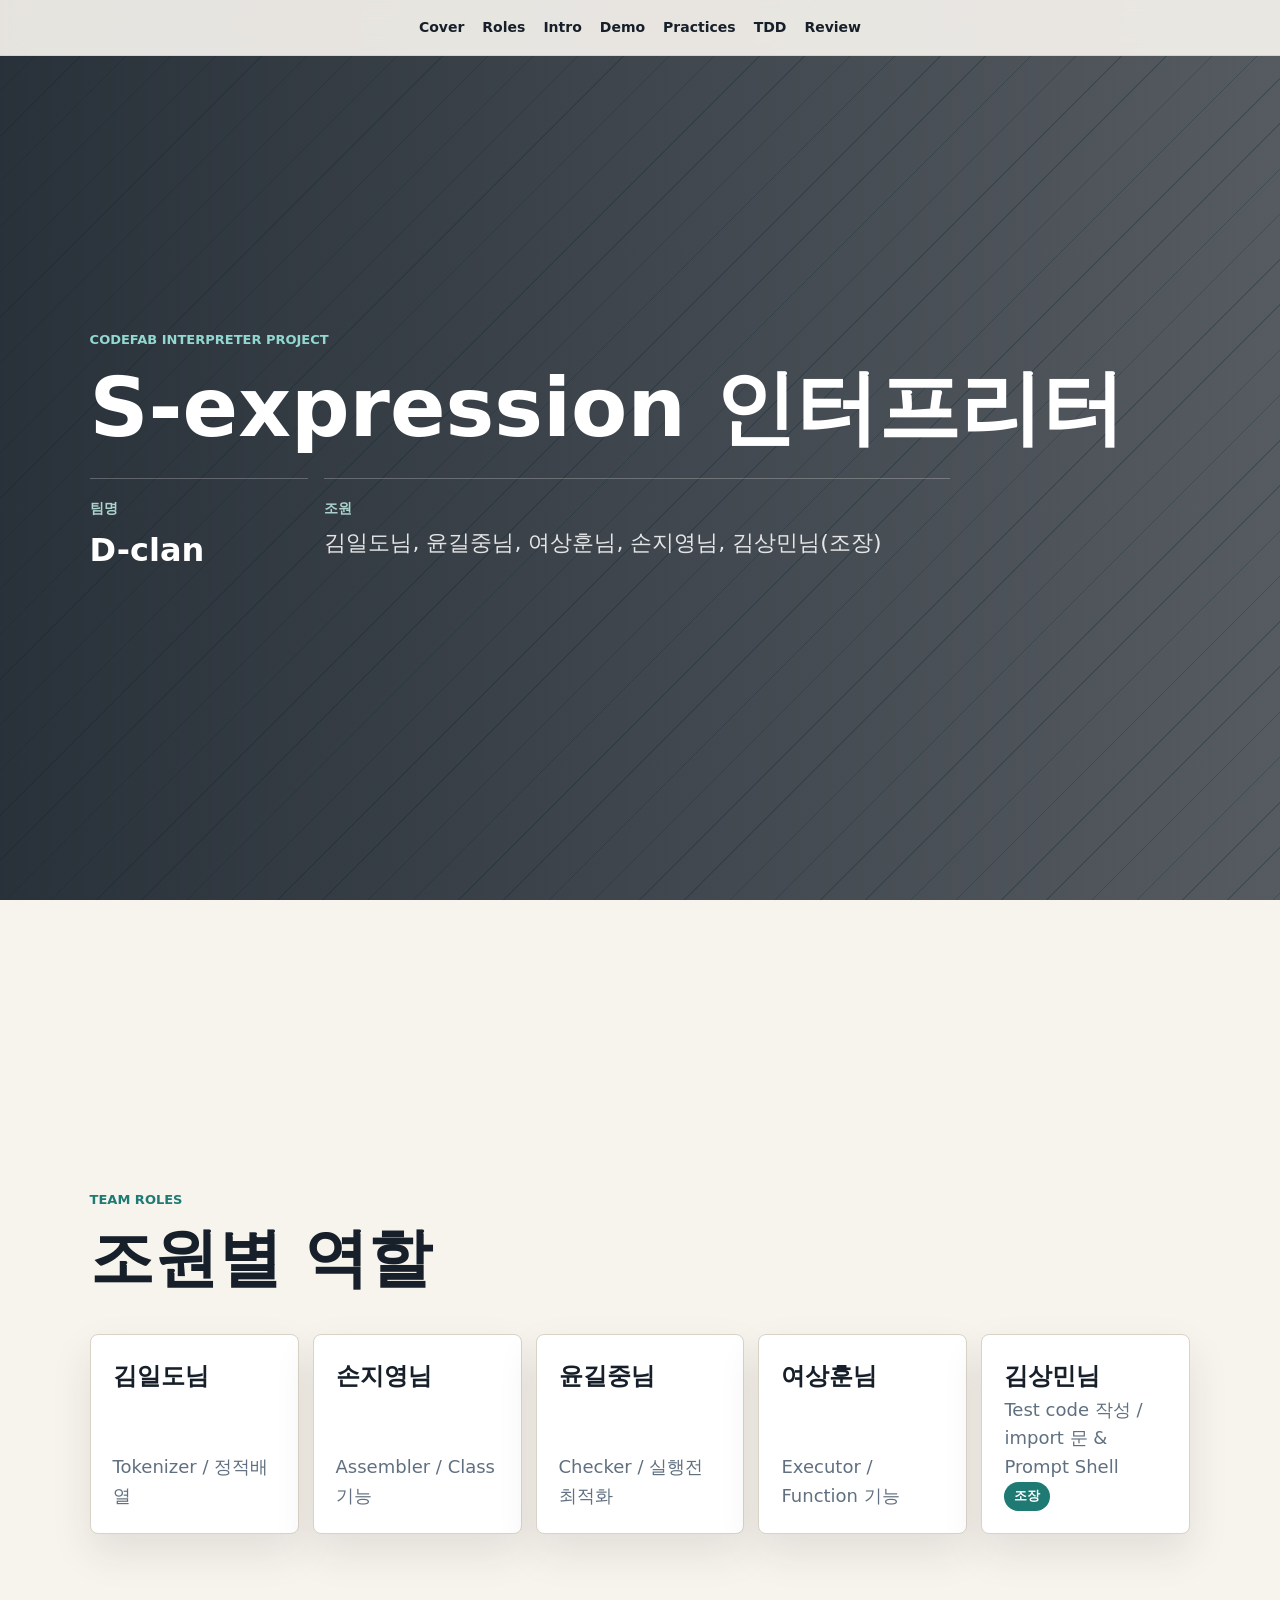
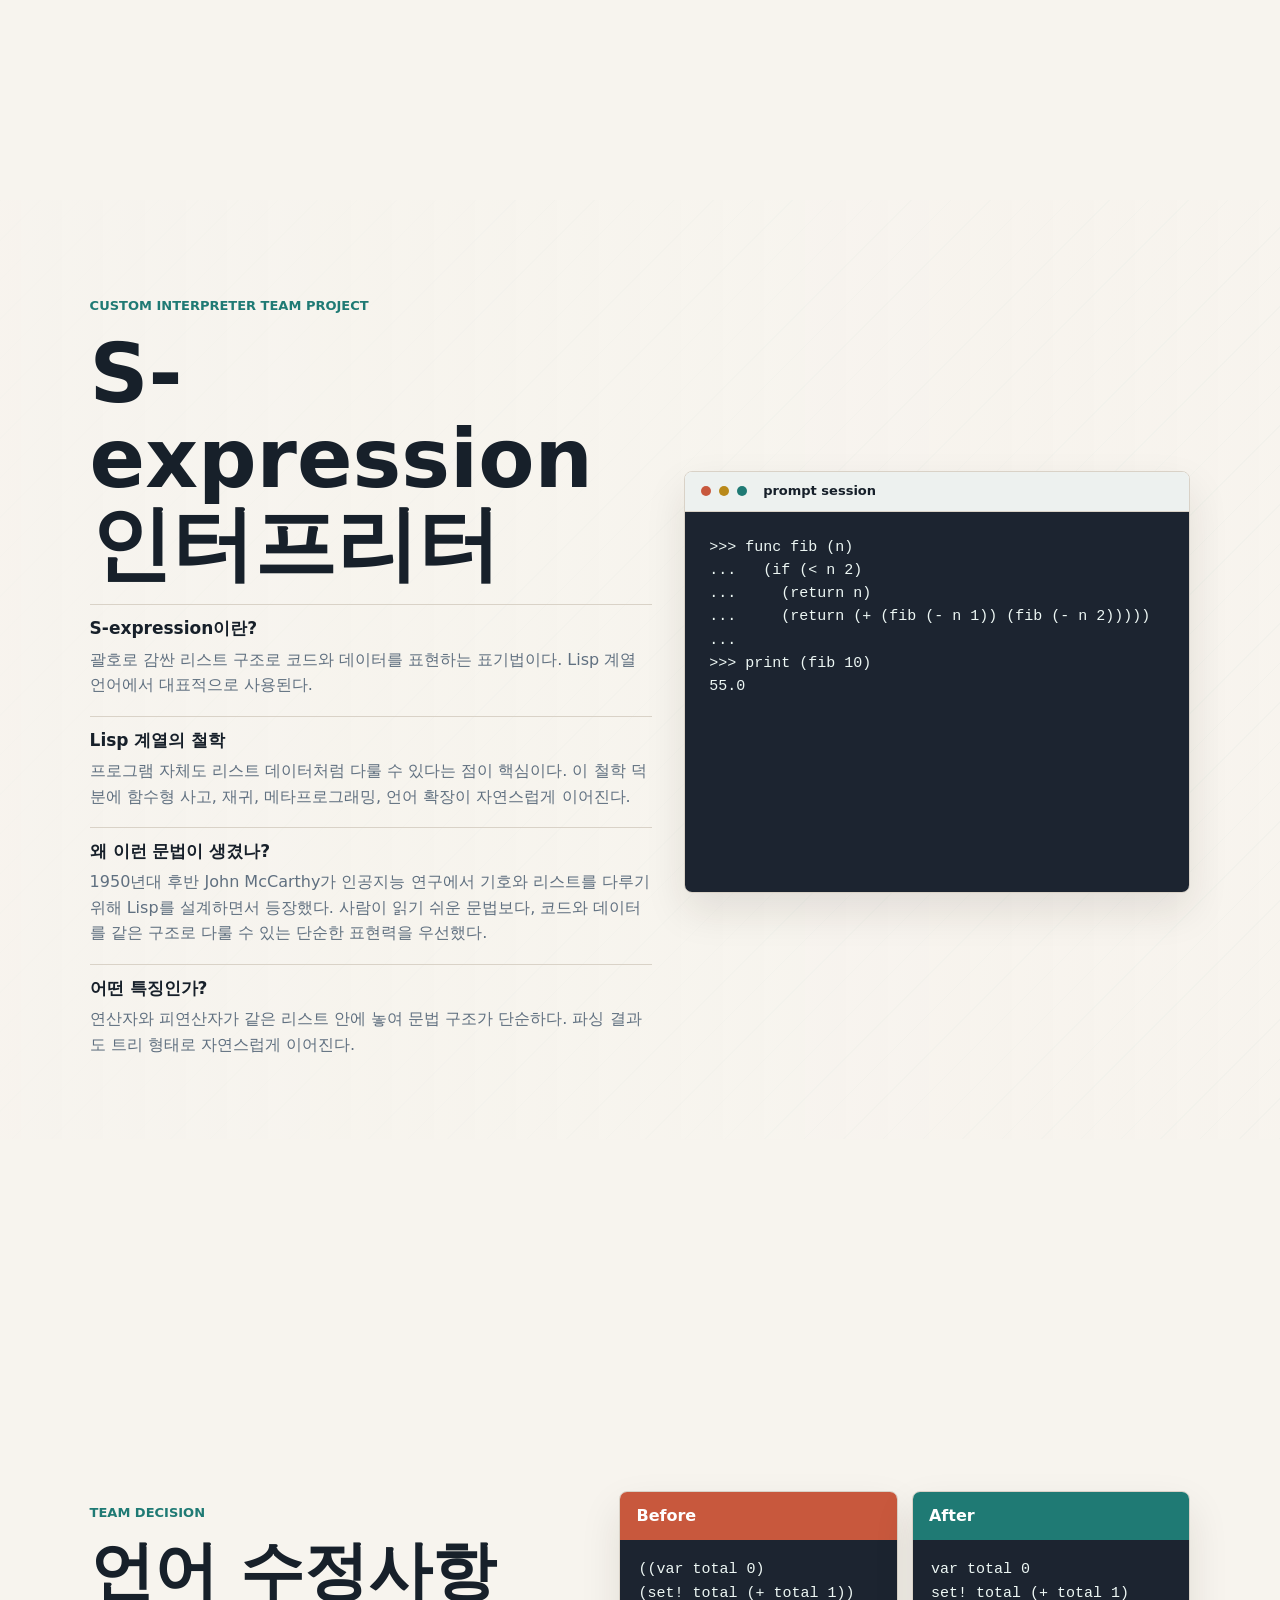
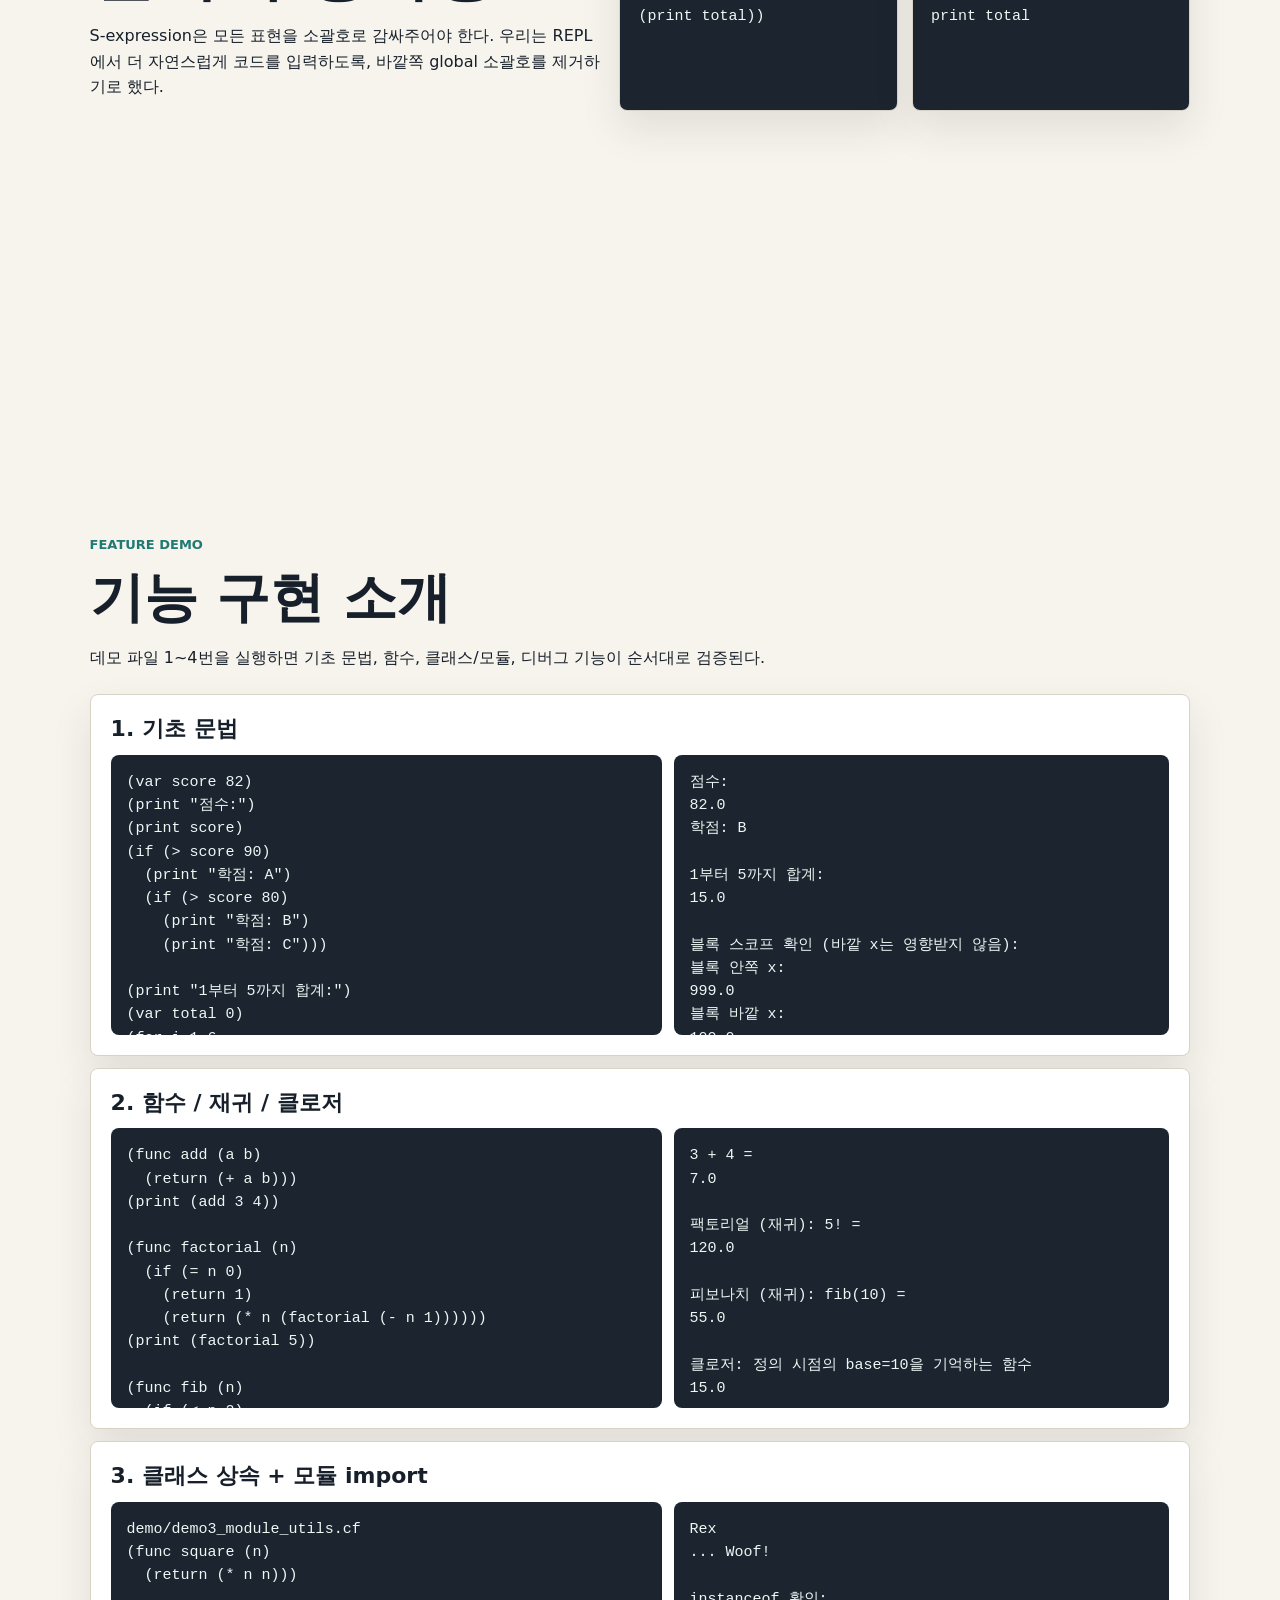
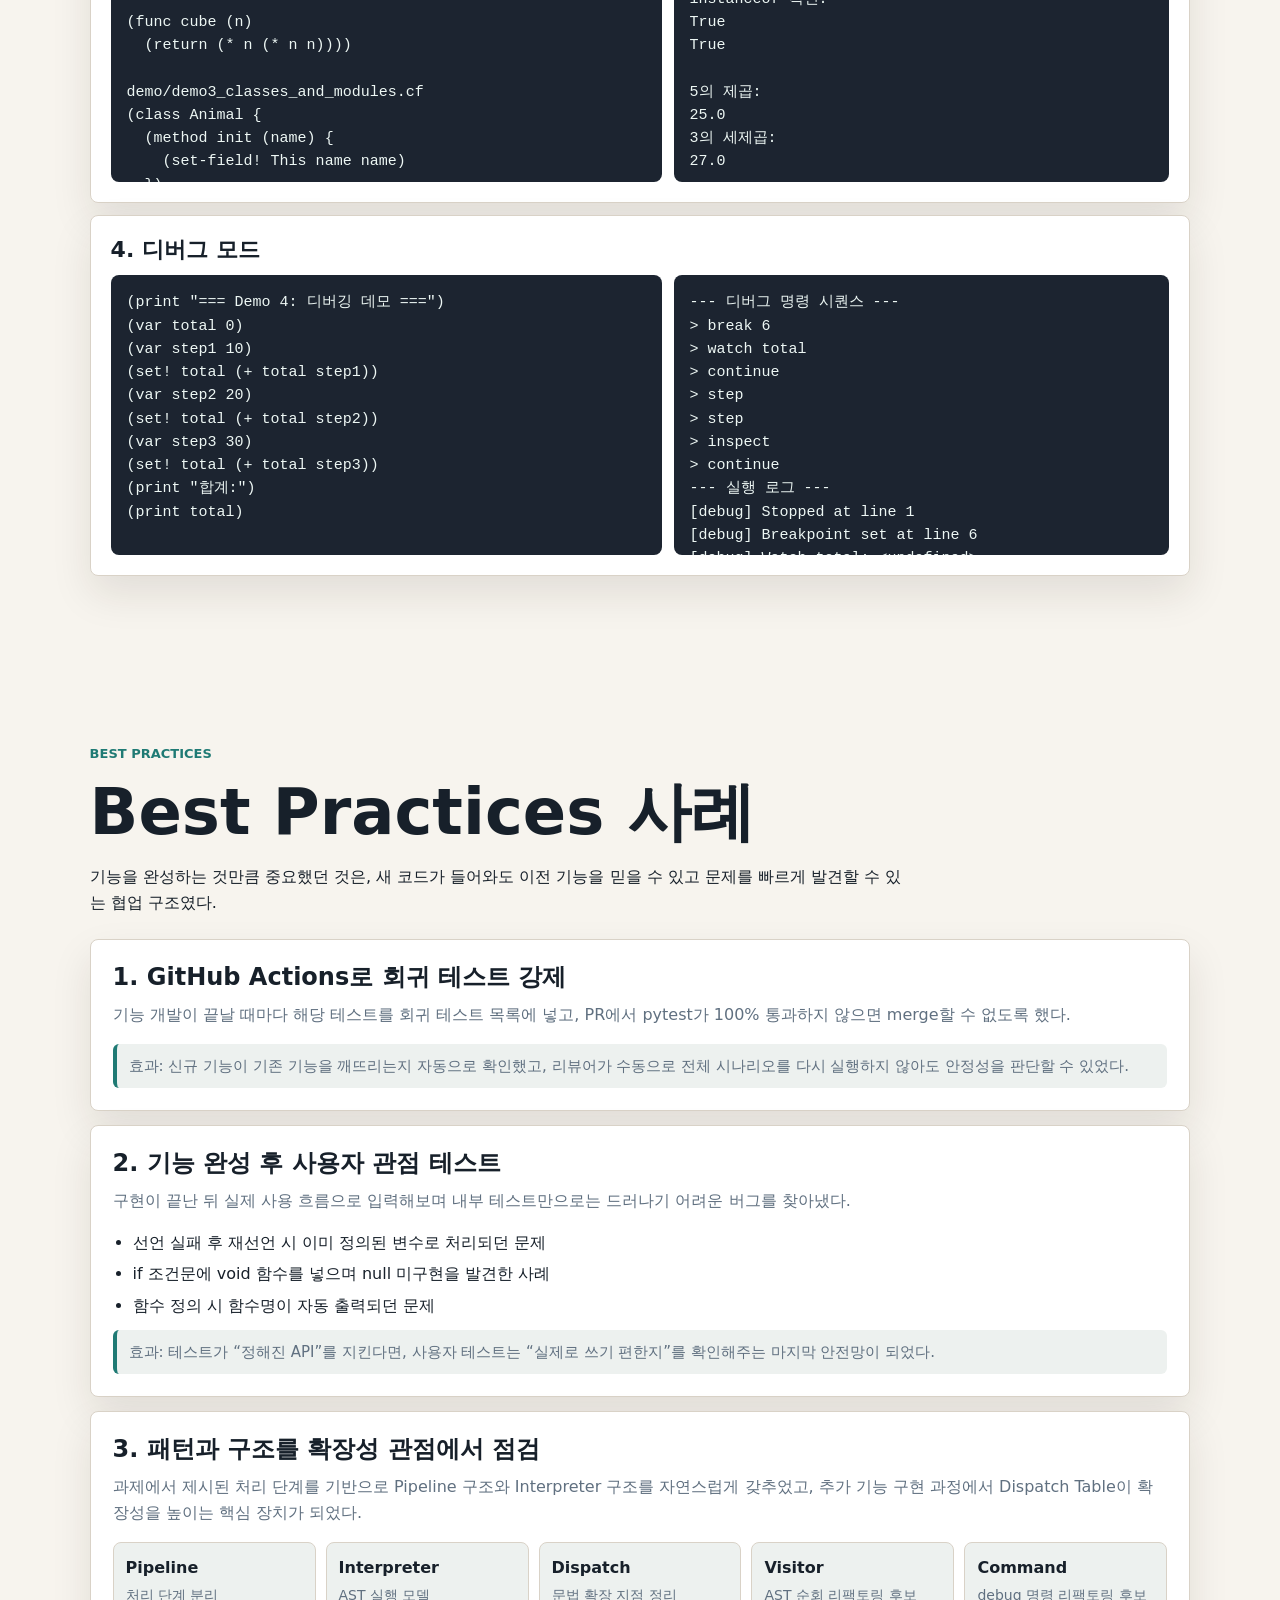
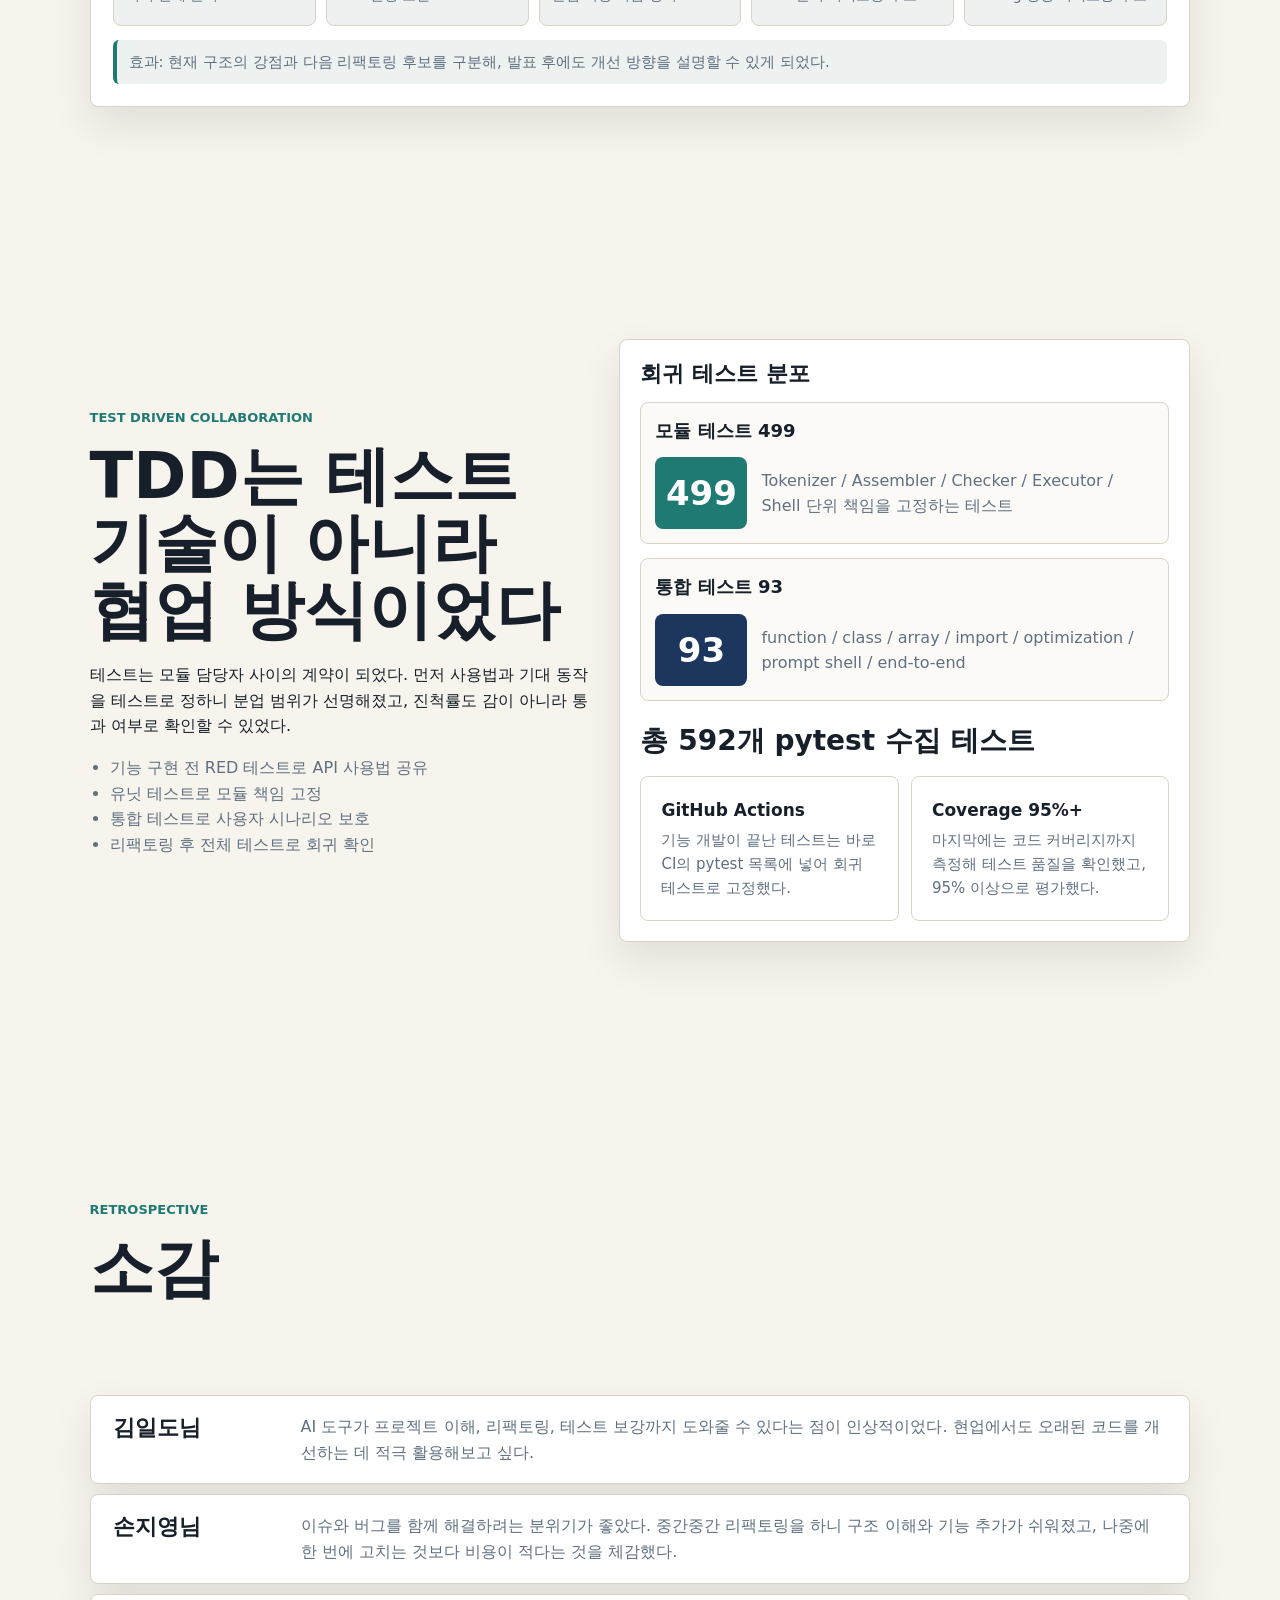
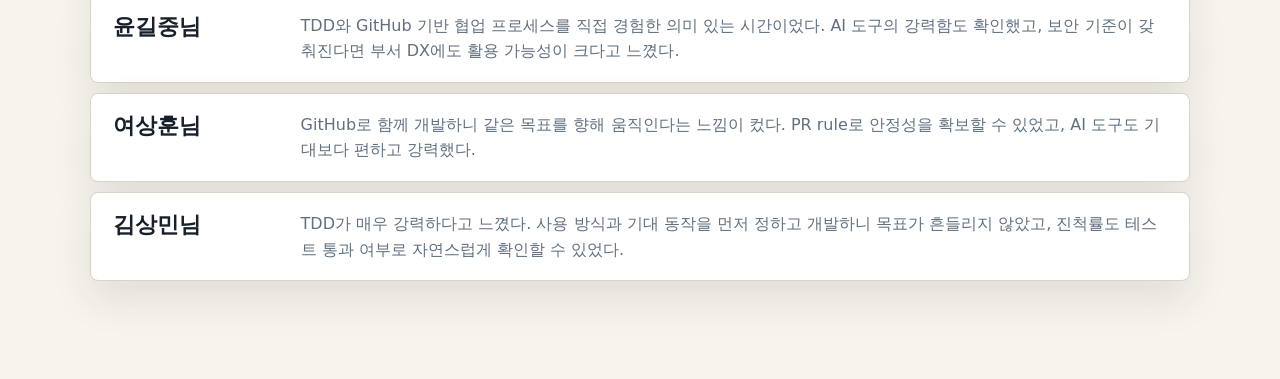
==== commit b8d21d4d: "버전 업. 남은 일: BP 사례 구체적으로 작성, 말 다듬기" ====
--- a/docs/presentation/index.html
+++ b/docs/presentation/index.html
@@ -112,9 +112,8 @@
           <p class="eyebrow">Team Decision</p>
           <h2>언어 수정사항</h2>
           <p>
-            S-expression은 공통 과제의 기반이었지만, 사용자 입력 경험은 팀에서
-            다시 판단했다. 우리는 바깥쪽 global 소괄호를 제거해 REPL에서 더
-            자연스럽게 코드를 입력하도록 만들었다.
+            S-expression은 모든 표현을 소괄호로 감싸주어야 한다.
+            우리는 REPL에서 더 자연스럽게 코드를 입력하도록, 바깥쪽 global 소괄호를 제거하기로 했다.
           </p>
         </div>
         <div class="comparison">
@@ -136,7 +135,7 @@
       <section class="section" id="demo">
         <div class="section-heading">
           <p class="eyebrow">Feature Demo</p>
-          <h2>구현 기능이 실제 입력에서 동작한다</h2>
+          <h2>기능 구현 소개</h2>
           <p>데모 파일 1~4번을 실행하면 기초 문법, 함수, 클래스/모듈, 디버그 기능이 순서대로 검증된다.</p>
         </div>
         <div class="demo-pairs" aria-label="demo input and output pairs">
@@ -452,7 +451,7 @@
             <p>GitHub로 함께 개발하니 같은 목표를 향해 움직인다는 느낌이 컸다. PR rule로 안정성을 확보할 수 있었고, AI 도구도 기대보다 편하고 강력했다.</p>
           </article>
           <article class="lead-reflection">
-            <h3>김상민님(조장)</h3>
+            <h3>김상민님</h3>
             <p>TDD가 매우 강력하다고 느꼈다. 사용 방식과 기대 동작을 먼저 정하고 개발하니 목표가 흔들리지 않았고, 진척률도 테스트 통과 여부로 자연스럽게 확인할 수 있었다.</p>
           </article>
         </div>
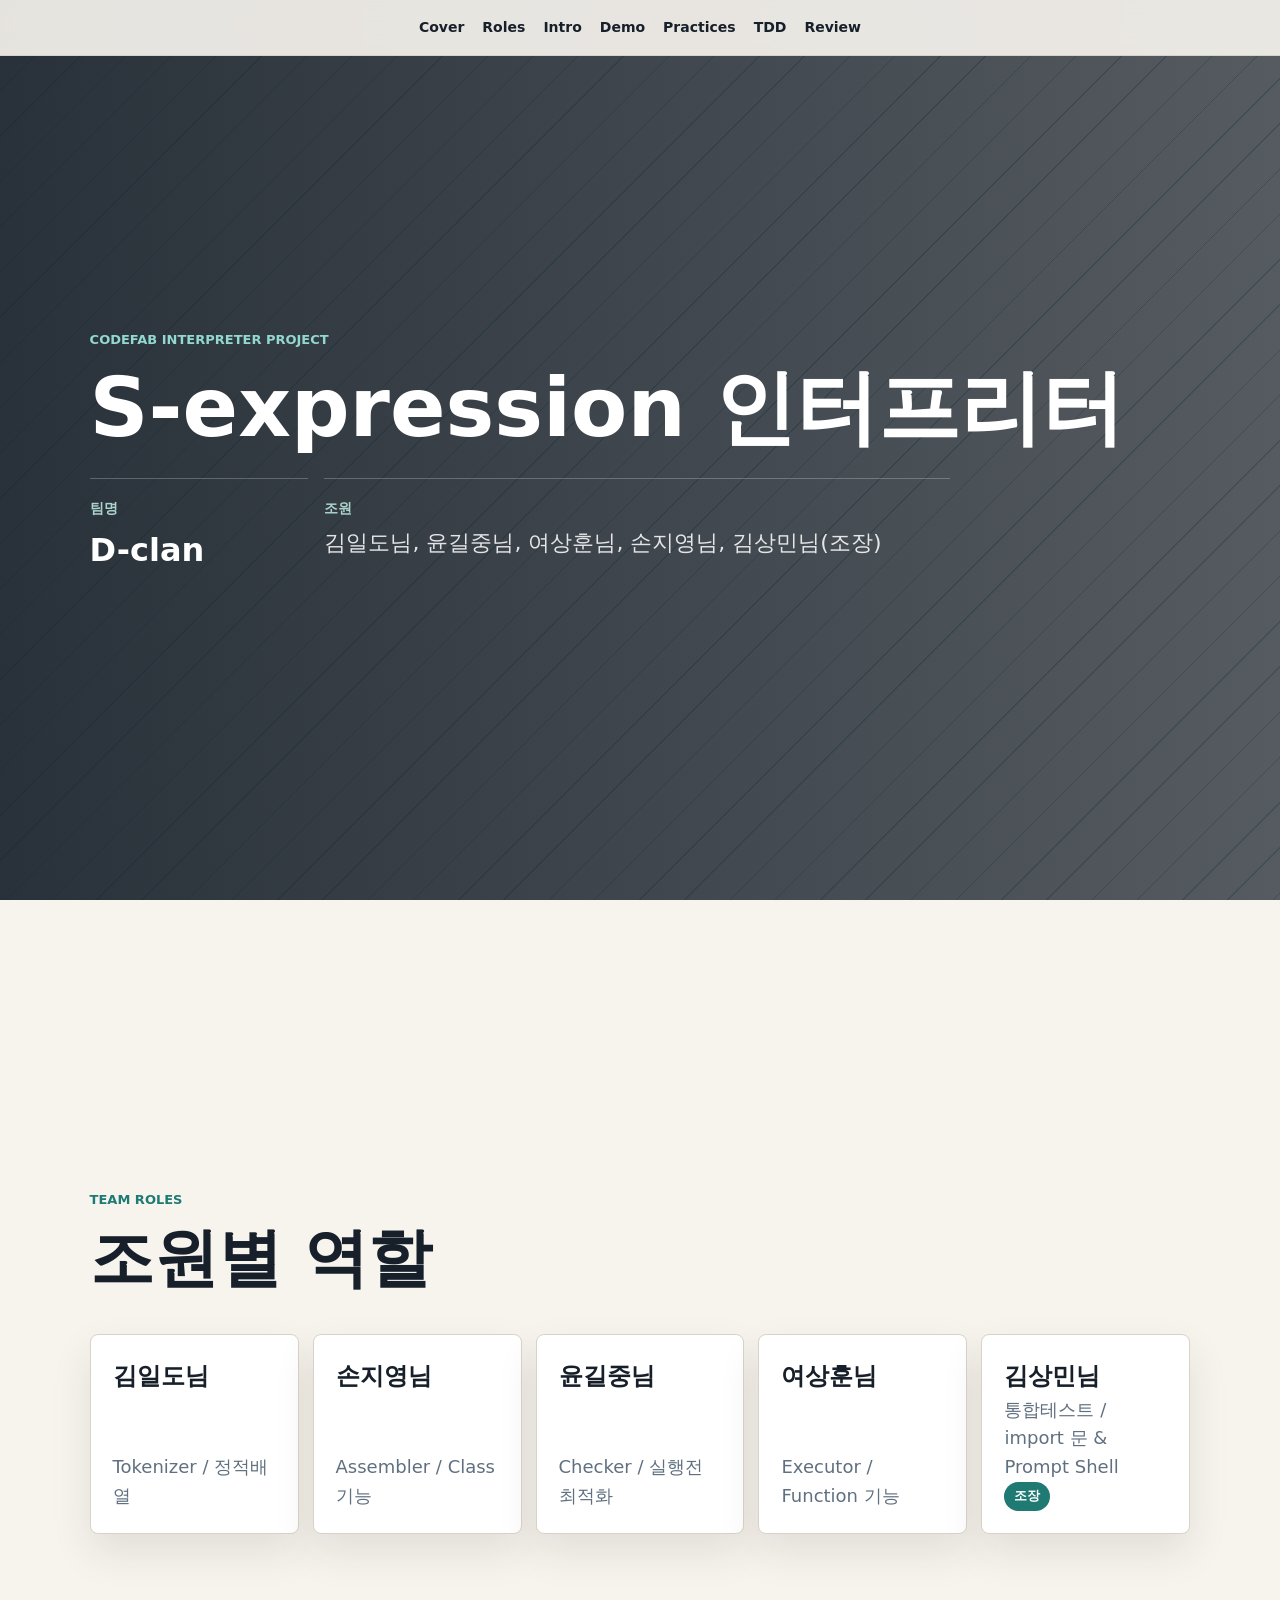
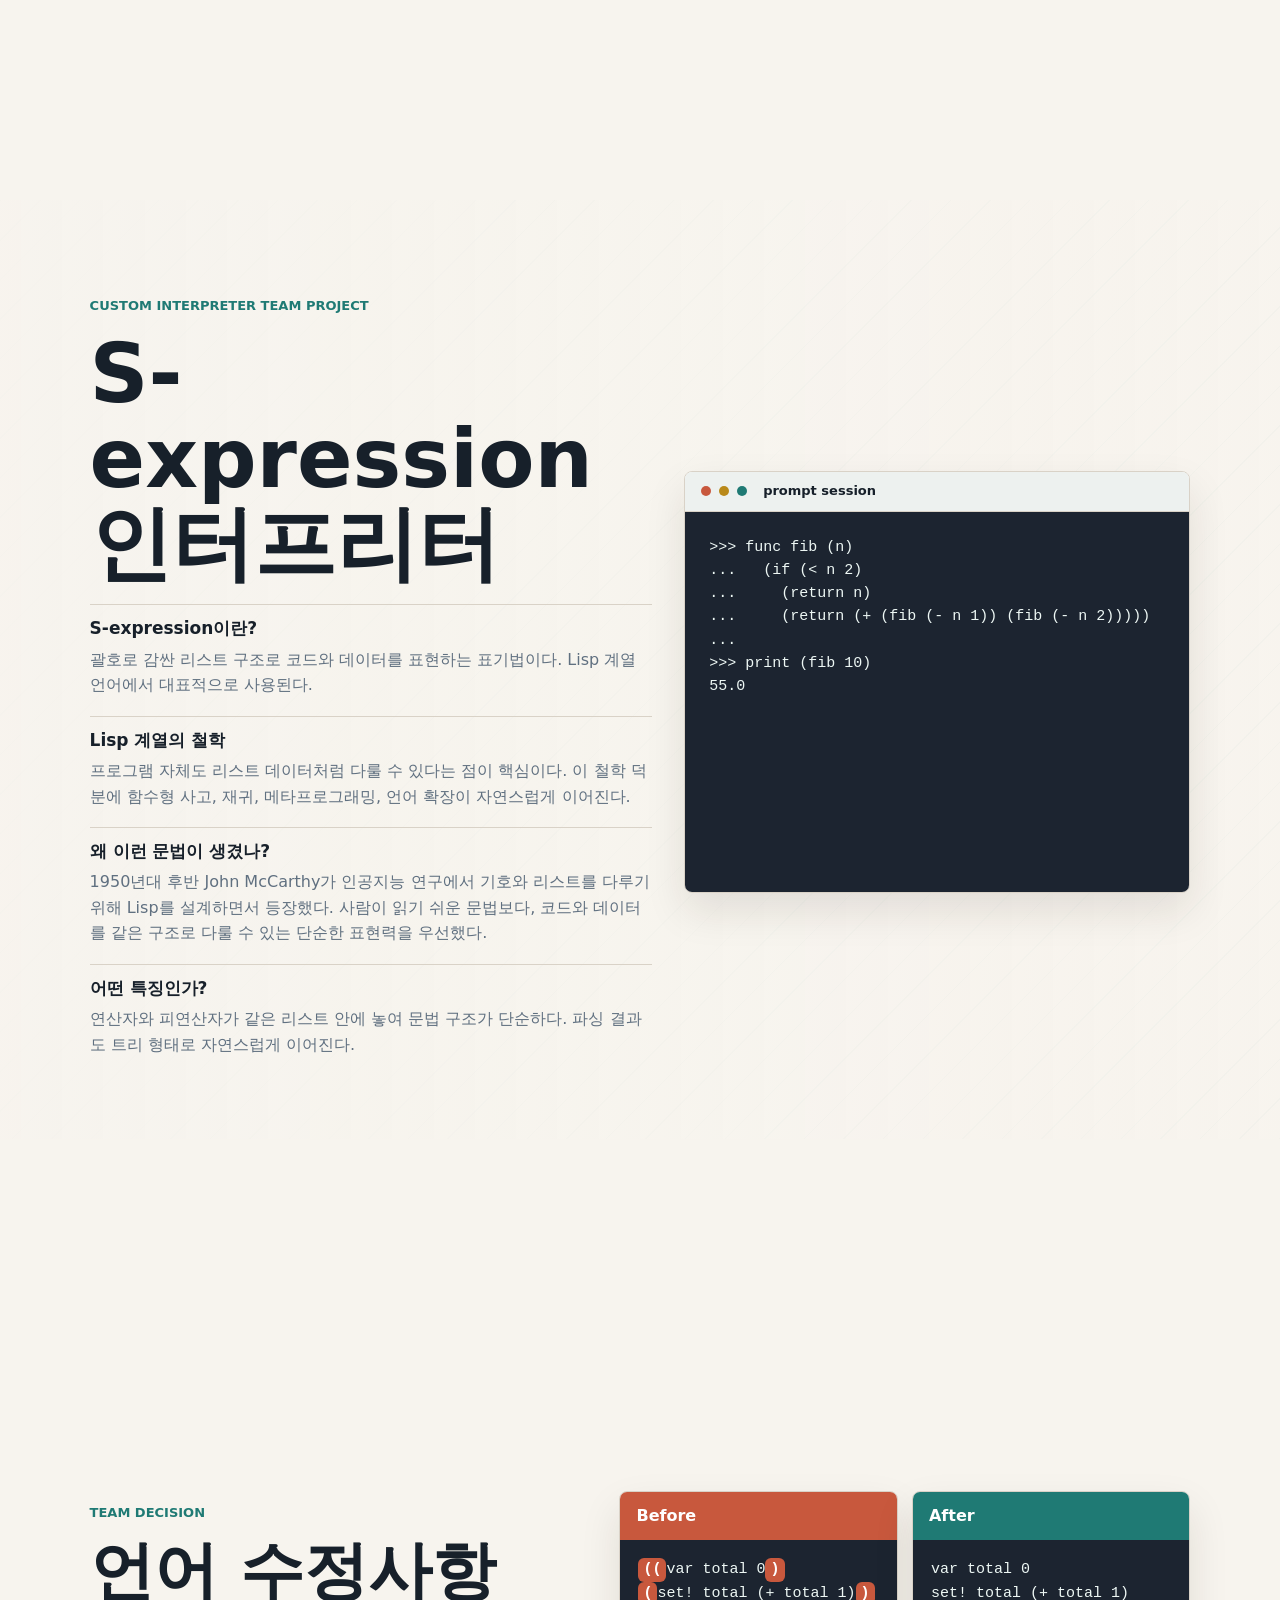
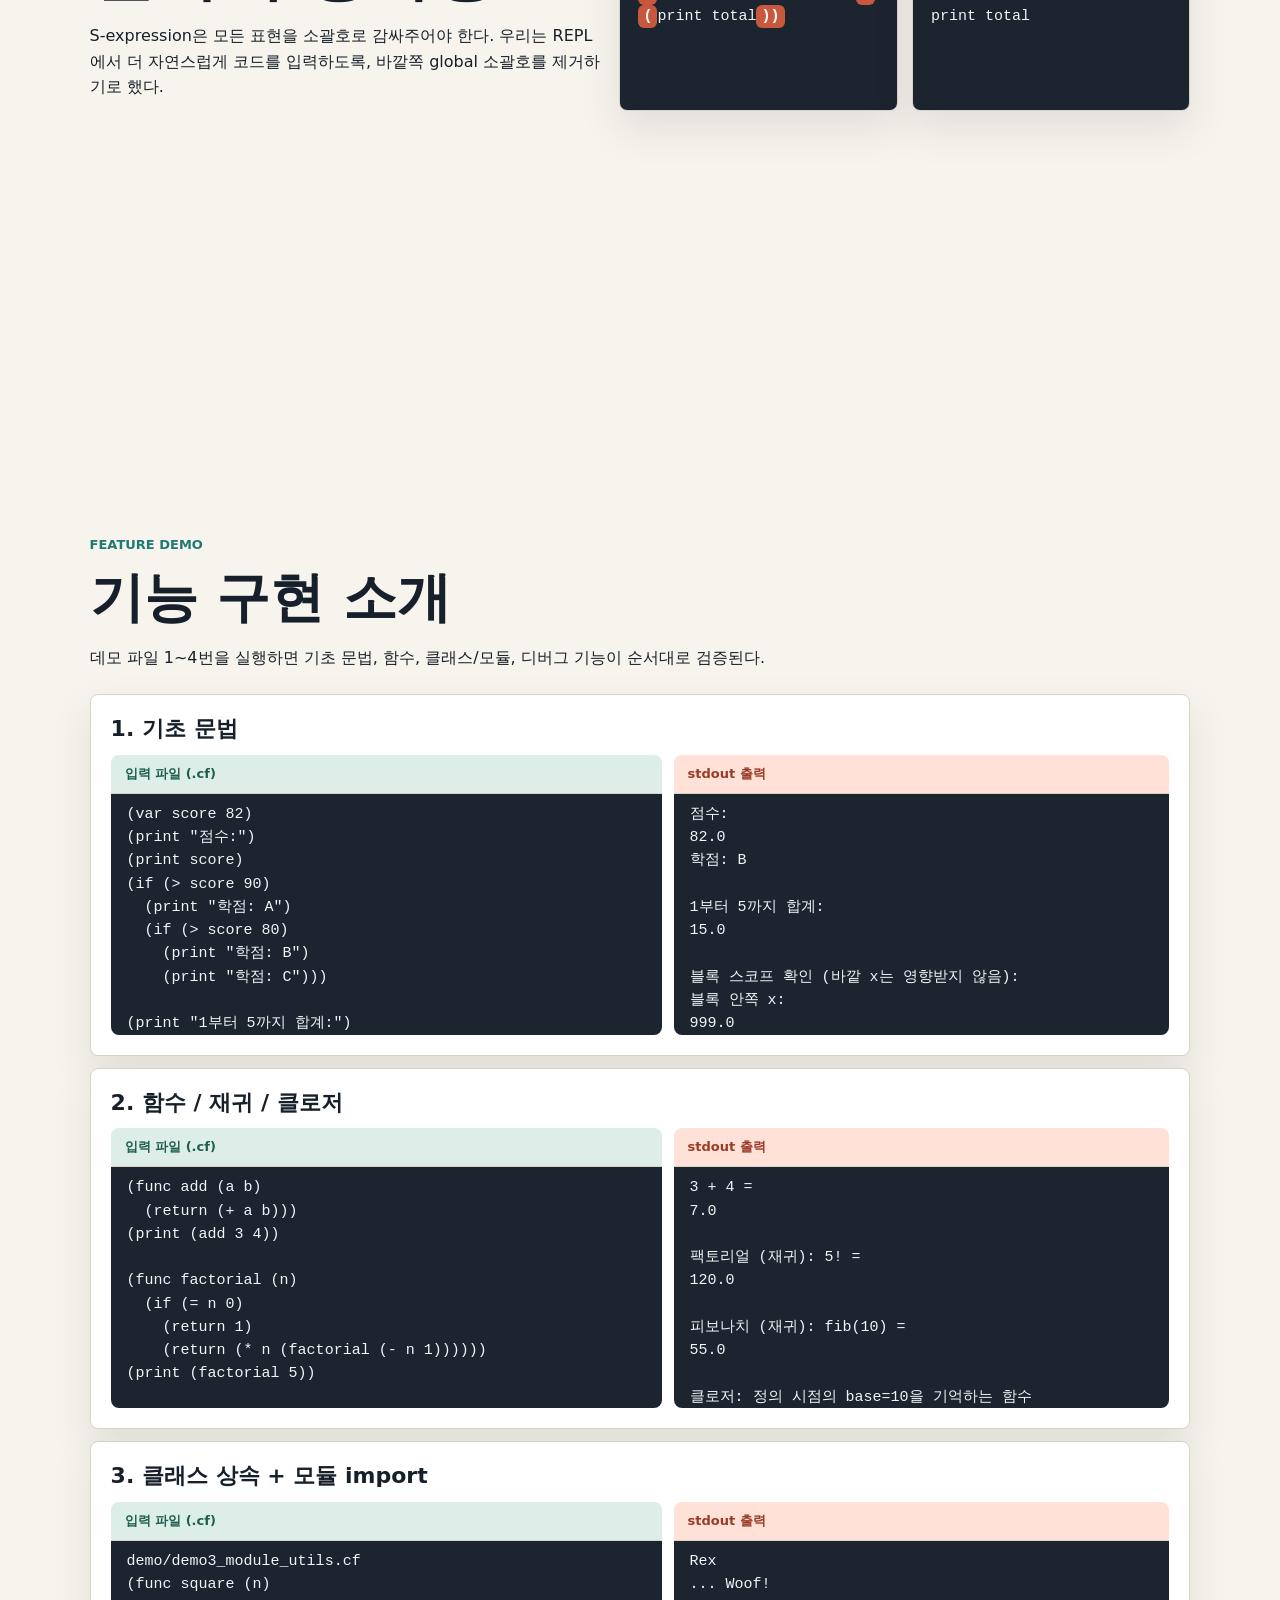
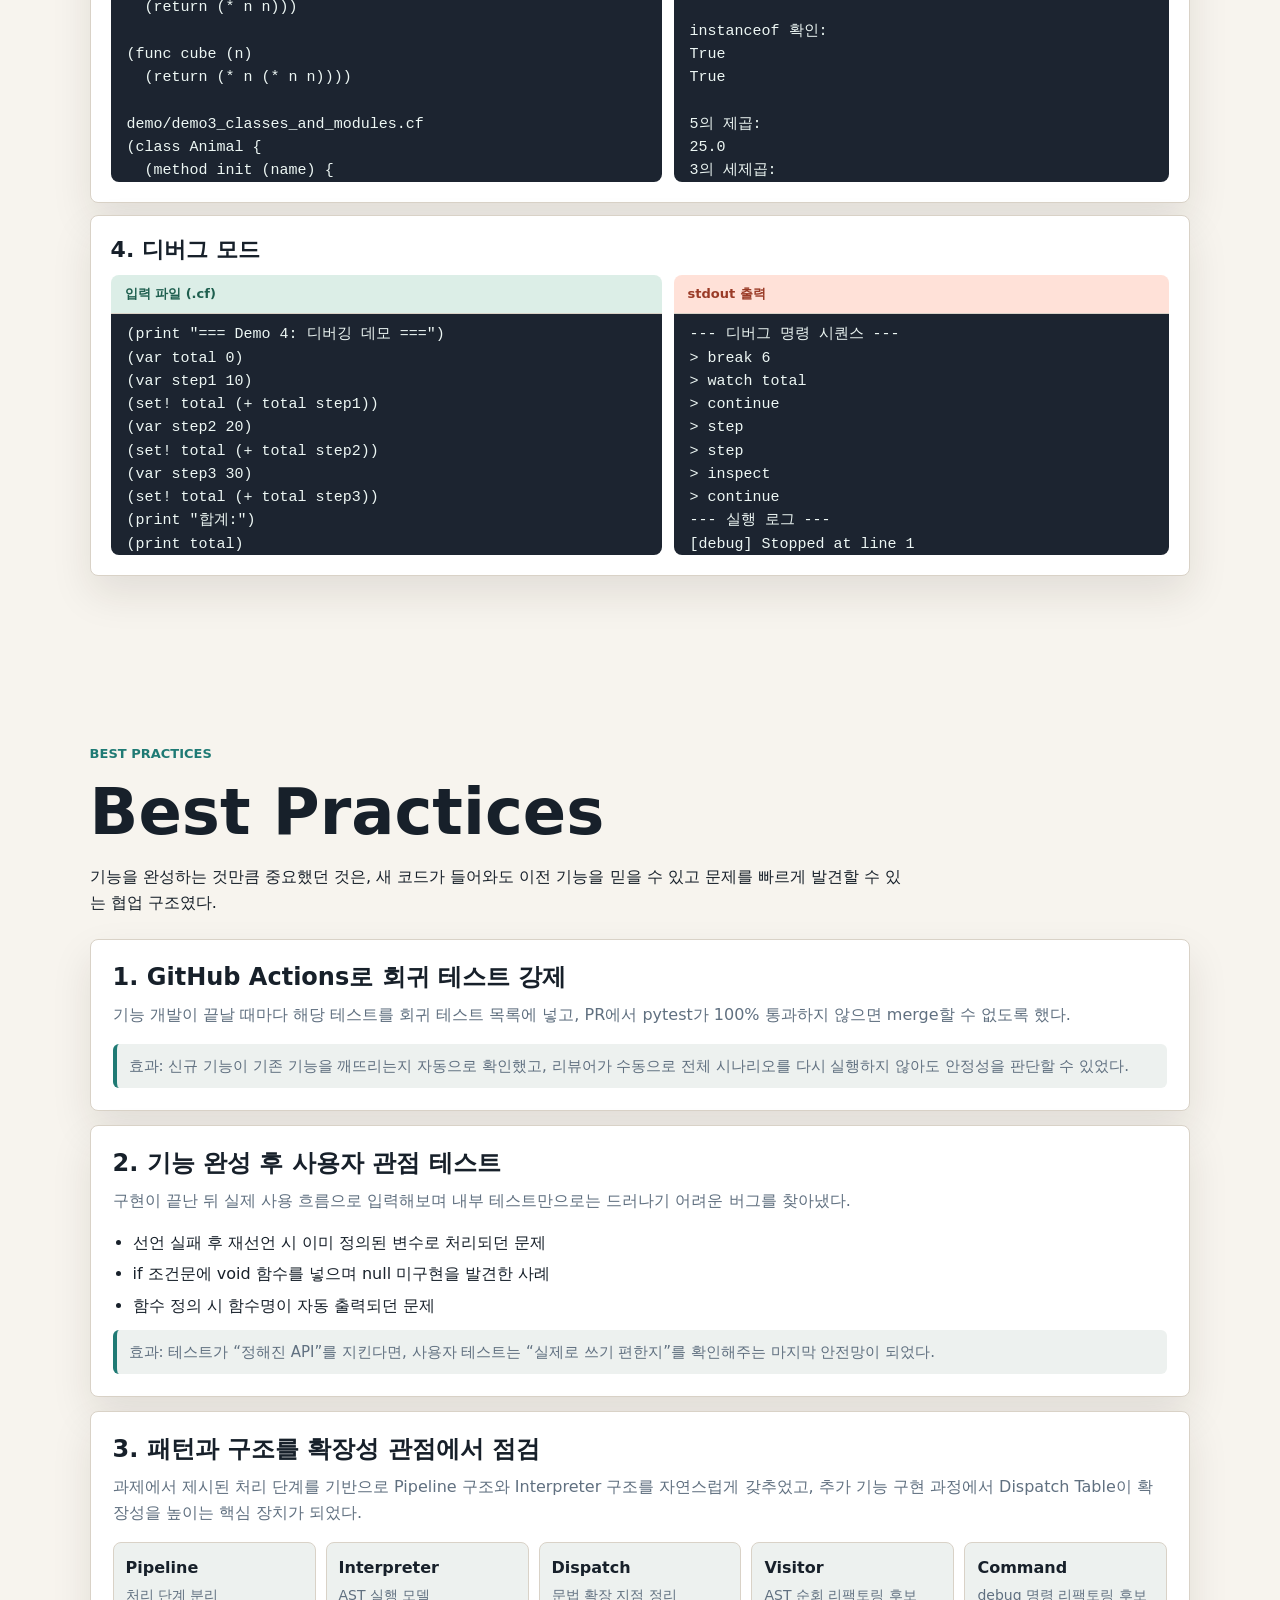
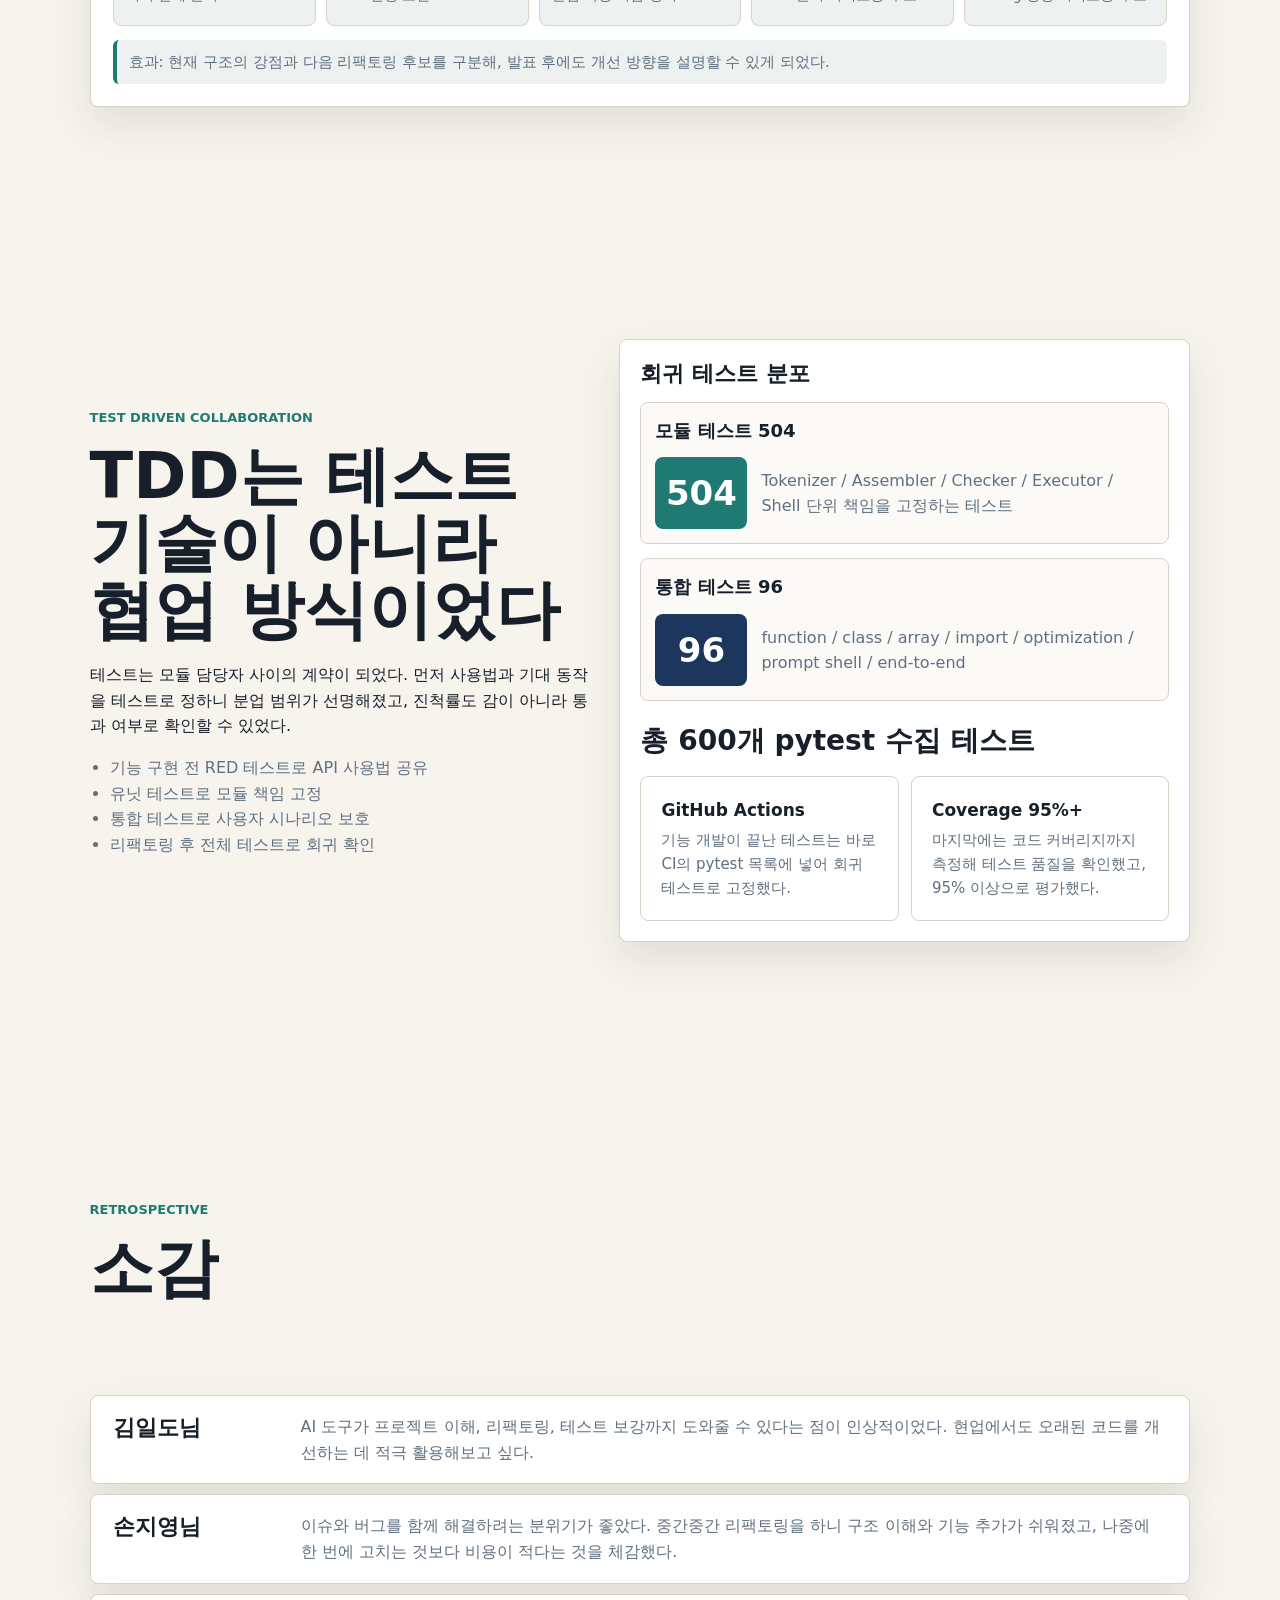
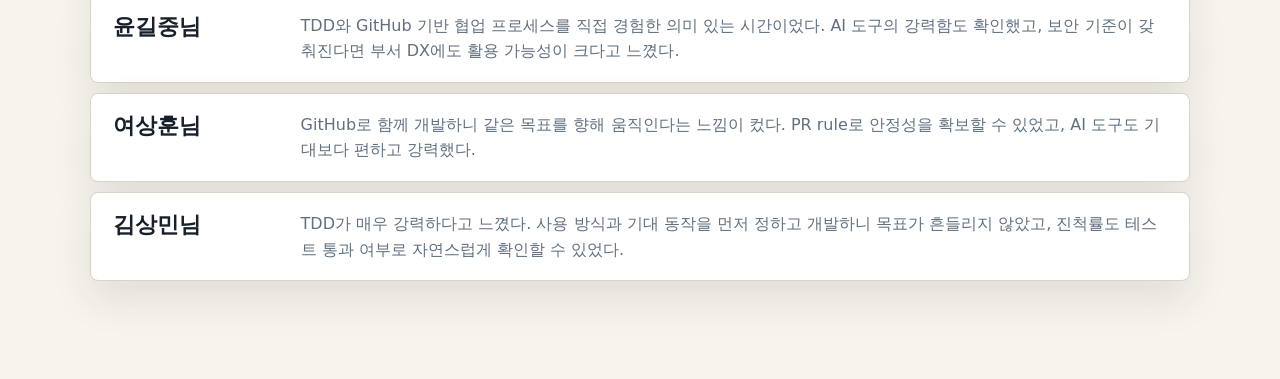
==== commit fd25dd97: "다음 할 일: BP 구체화, 소감문 다듬기" ====
--- a/docs/presentation/index.html
+++ b/docs/presentation/index.html
@@ -59,7 +59,7 @@
           </article>
           <article>
             <strong>김상민님</strong>
-            <p>Test code 작성 / import 문 &amp; Prompt Shell</p>
+            <p>통합테스트 / import 문 &amp; Prompt Shell</p>
             <span>조장</span>
           </article>
         </div>
@@ -119,9 +119,9 @@
         <div class="comparison">
           <article class="snippet before">
             <h3>Before</h3>
-            <pre><code>((var total 0)
-(set! total (+ total 1))
-(print total))</code></pre>
+            <pre><code><span class="global-paren">((</span>var total 0<span class="global-paren">)</span>
+<span class="global-paren">(</span>set! total (+ total 1)<span class="global-paren">)</span>
+<span class="global-paren">(</span>print total<span class="global-paren">))</span></code></pre>
           </article>
           <article class="snippet after">
             <h3>After</h3>
@@ -330,7 +330,7 @@
       <section class="section" id="refactor">
         <div class="section-heading">
           <p class="eyebrow">Best Practices</p>
-          <h2>Best Practices 사례</h2>
+          <h2>Best Practices</h2>
           <p>
             기능을 완성하는 것만큼 중요했던 것은, 새 코드가 들어와도 이전
             기능을 믿을 수 있고 문제를 빠르게 발견할 수 있는 협업 구조였다.
@@ -400,21 +400,21 @@
           <h3>회귀 테스트 분포</h3>
           <div class="test-groups">
             <section>
-              <h4>모듈 테스트 499</h4>
+              <h4>모듈 테스트 504</h4>
               <div class="summary-total module-total">
-                <strong>499</strong>
+                <strong>504</strong>
                 <span>Tokenizer / Assembler / Checker / Executor / Shell 단위 책임을 고정하는 테스트</span>
               </div>
             </section>
             <section>
-              <h4>통합 테스트 93</h4>
+              <h4>통합 테스트 96</h4>
               <div class="summary-total integration-total">
-                <strong>93</strong>
+                <strong>96</strong>
                 <span>function / class / array / import / optimization / prompt shell / end-to-end</span>
               </div>
             </section>
           </div>
-          <p class="metric">총 592개 pytest 수집 테스트</p>
+          <p class="metric">총 600개 pytest 수집 테스트</p>
           <div class="quality-grid">
             <article>
               <strong>GitHub Actions</strong>
--- a/docs/presentation/styles.css
+++ b/docs/presentation/styles.css
@@ -305,6 +305,15 @@
   background: var(--teal);
 }
 
+.global-paren {
+  display: inline-block;
+  padding: 0 5px;
+  color: #fff;
+  background: var(--coral);
+  border-radius: 6px;
+  font-weight: 800;
+}
+
 .snippet pre {
   min-height: 170px;
   padding: 18px;
@@ -412,10 +421,36 @@
 }
 
 .io-pair pre {
+  position: relative;
   min-height: 168px;
   max-height: 280px;
-  padding: 16px;
+  padding: 48px 16px 16px;
   border-radius: 8px;
+}
+
+.io-pair pre::before {
+  position: absolute;
+  top: 0;
+  left: 0;
+  right: 0;
+  padding: 9px 14px;
+  border-bottom: 1px solid var(--line);
+  color: var(--ink);
+  font-family: Inter, ui-sans-serif, system-ui, -apple-system, BlinkMacSystemFont, "Segoe UI", sans-serif;
+  font-size: 13px;
+  font-weight: 800;
+}
+
+.io-pair pre:first-child::before {
+  content: "입력 파일 (.cf)";
+  background: #dceee7;
+  color: #1f5f4f;
+}
+
+.io-pair pre:last-child::before {
+  content: "stdout 출력";
+  background: #ffe1d8;
+  color: #9a3b27;
 }
 
 .refactor-grid {
